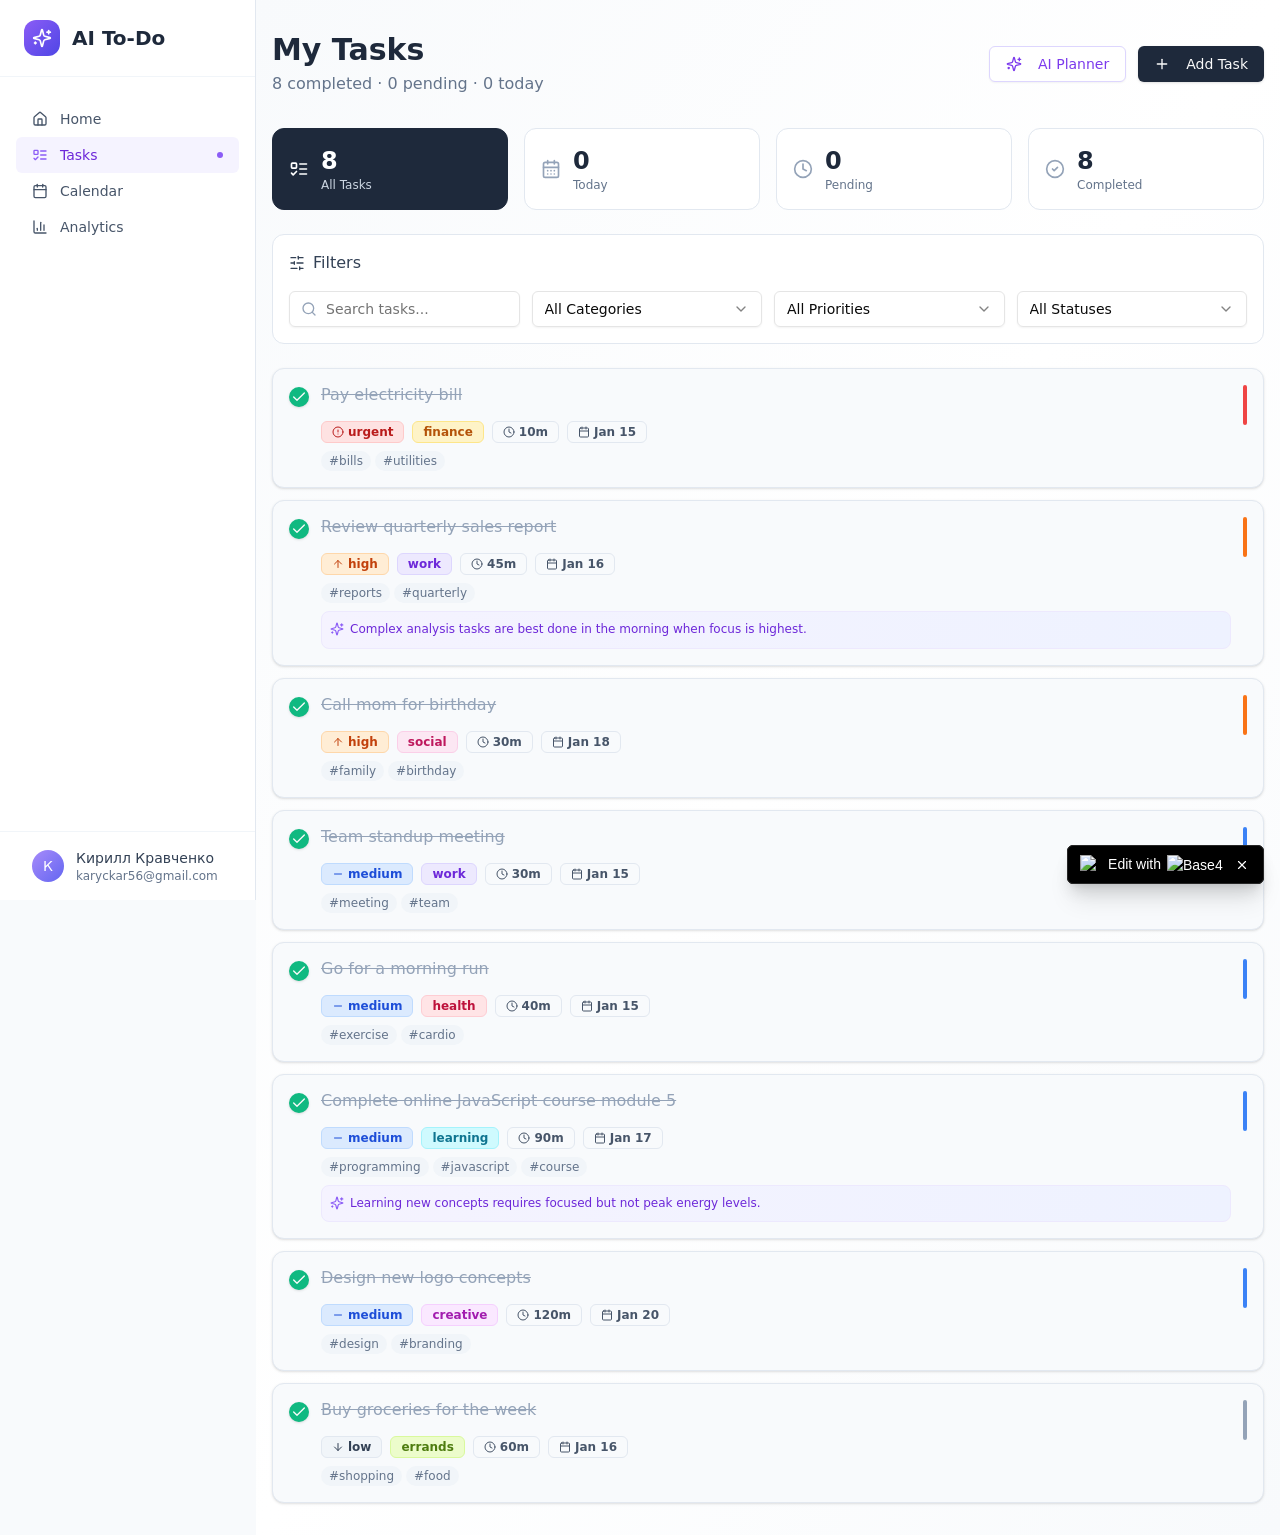
==== index.html @ 1afcec0d "Move index.html to root for GitHub Pages" ====
<!DOCTYPE html>
<!-- saved from url=(0042)https://ai-to-do-37e0c58d.base44.app/Tasks -->
<html lang="en"><head><meta http-equiv="Content-Type" content="text/html; charset=UTF-8">
  
  <link href="https://qtrypzzcjebvfcihiynt.supabase.co/storage/v1/object/public/base44-prod/public/6933ecea697c55fe37e0c58d/55b63c0f6_logo.png" rel="icon" type="image/svg+xml">
  <meta content="width=device-width, initial-scale=1.0" name="viewport">
  <link href="https://ai-to-do-37e0c58d.base44.app/manifest.json" rel="manifest">
  <title>
   AI To-Do
  </title>
  <script crossorigin="" src="./AI To-Do_files/index-C3tEY7V8.js.Без названия" type="module">
  </script>
  <link crossorigin="" href="./AI To-Do_files/index-DcKlRFIq.css" rel="stylesheet">
  <script async="true" data-app-id="6933ecea697c55fe37e0c58d" data-platform-url="https://app.base44.com" src="./AI To-Do_files/badge.js.Без названия">
  </script>
 <style>
      @keyframes badge-spin {
        from { transform: rotate(0deg); }
        to { transform: rotate(360deg); }
      }
      .badge-spinner {
        animation: badge-spin 1s linear infinite;
      }
    </style></head>
 <body>
  <div id="root"><div class="min-h-screen bg-slate-50"><aside class="hidden lg:fixed lg:inset-y-0 lg:flex lg:w-64 lg:flex-col"><div class="flex flex-col flex-1 bg-white border-r border-slate-200"><div class="flex items-center gap-3 px-6 py-5 border-b border-slate-100"><div class="p-2 bg-gradient-to-br from-violet-500 to-indigo-600 rounded-xl"><svg xmlns="http://www.w3.org/2000/svg" width="24" height="24" viewBox="0 0 24 24" fill="none" stroke="currentColor" stroke-width="2" stroke-linecap="round" stroke-linejoin="round" class="lucide lucide-sparkles h-5 w-5 text-white"><path d="M9.937 15.5A2 2 0 0 0 8.5 14.063l-6.135-1.582a.5.5 0 0 1 0-.962L8.5 9.936A2 2 0 0 0 9.937 8.5l1.582-6.135a.5.5 0 0 1 .963 0L14.063 8.5A2 2 0 0 0 15.5 9.937l6.135 1.581a.5.5 0 0 1 0 .964L15.5 14.063a2 2 0 0 0-1.437 1.437l-1.582 6.135a.5.5 0 0 1-.963 0z"></path><path d="M20 3v4"></path><path d="M22 5h-4"></path><path d="M4 17v2"></path><path d="M5 18H3"></path></svg></div><span class="text-xl font-bold text-slate-800">AI To-Do</span></div><nav class="flex-1 px-4 py-6 space-y-1"><a href="https://ai-to-do-37e0c58d.base44.app/Home"><button class="inline-flex items-center whitespace-nowrap rounded-md text-sm font-medium focus-visible:outline-none focus-visible:ring-1 focus-visible:ring-ring disabled:pointer-events-none disabled:opacity-50 [&amp;_svg]:pointer-events-none [&amp;_svg]:size-4 [&amp;_svg]:shrink-0 h-9 px-4 py-2 w-full justify-start gap-3 transition-all text-slate-600 hover:bg-slate-100 hover:text-slate-800"><svg xmlns="http://www.w3.org/2000/svg" width="24" height="24" viewBox="0 0 24 24" fill="none" stroke="currentColor" stroke-width="2" stroke-linecap="round" stroke-linejoin="round" class="lucide lucide-house h-5 w-5"><path d="M15 21v-8a1 1 0 0 0-1-1h-4a1 1 0 0 0-1 1v8"></path><path d="M3 10a2 2 0 0 1 .709-1.528l7-5.999a2 2 0 0 1 2.582 0l7 5.999A2 2 0 0 1 21 10v9a2 2 0 0 1-2 2H5a2 2 0 0 1-2-2z"></path></svg>Home</button></a><a href="https://ai-to-do-37e0c58d.base44.app/Tasks"><button class="inline-flex items-center whitespace-nowrap rounded-md text-sm font-medium focus-visible:outline-none focus-visible:ring-1 focus-visible:ring-ring disabled:pointer-events-none disabled:opacity-50 [&amp;_svg]:pointer-events-none [&amp;_svg]:size-4 [&amp;_svg]:shrink-0 hover:text-accent-foreground h-9 px-4 py-2 w-full justify-start gap-3 transition-all bg-violet-50 text-violet-700 hover:bg-violet-100"><svg xmlns="http://www.w3.org/2000/svg" width="24" height="24" viewBox="0 0 24 24" fill="none" stroke="currentColor" stroke-width="2" stroke-linecap="round" stroke-linejoin="round" class="lucide lucide-list-todo h-5 w-5 text-violet-500"><rect x="3" y="5" width="6" height="6" rx="1"></rect><path d="m3 17 2 2 4-4"></path><path d="M13 6h8"></path><path d="M13 12h8"></path><path d="M13 18h8"></path></svg>Tasks<div class="ml-auto w-1.5 h-1.5 rounded-full bg-violet-500"></div></button></a><a href="https://ai-to-do-37e0c58d.base44.app/Calendar"><button class="inline-flex items-center whitespace-nowrap rounded-md text-sm font-medium focus-visible:outline-none focus-visible:ring-1 focus-visible:ring-ring disabled:pointer-events-none disabled:opacity-50 [&amp;_svg]:pointer-events-none [&amp;_svg]:size-4 [&amp;_svg]:shrink-0 h-9 px-4 py-2 w-full justify-start gap-3 transition-all text-slate-600 hover:bg-slate-100 hover:text-slate-800"><svg xmlns="http://www.w3.org/2000/svg" width="24" height="24" viewBox="0 0 24 24" fill="none" stroke="currentColor" stroke-width="2" stroke-linecap="round" stroke-linejoin="round" class="lucide lucide-calendar h-5 w-5"><path d="M8 2v4"></path><path d="M16 2v4"></path><rect width="18" height="18" x="3" y="4" rx="2"></rect><path d="M3 10h18"></path></svg>Calendar</button></a><a href="https://ai-to-do-37e0c58d.base44.app/Analytics"><button class="inline-flex items-center whitespace-nowrap rounded-md text-sm font-medium focus-visible:outline-none focus-visible:ring-1 focus-visible:ring-ring disabled:pointer-events-none disabled:opacity-50 [&amp;_svg]:pointer-events-none [&amp;_svg]:size-4 [&amp;_svg]:shrink-0 h-9 px-4 py-2 w-full justify-start gap-3 transition-all text-slate-600 hover:bg-slate-100 hover:text-slate-800"><svg xmlns="http://www.w3.org/2000/svg" width="24" height="24" viewBox="0 0 24 24" fill="none" stroke="currentColor" stroke-width="2" stroke-linecap="round" stroke-linejoin="round" class="lucide lucide-chart-column h-5 w-5"><path d="M3 3v16a2 2 0 0 0 2 2h16"></path><path d="M18 17V9"></path><path d="M13 17V5"></path><path d="M8 17v-3"></path></svg>Analytics</button></a></nav><div class="p-4 border-t border-slate-100"><button class="inline-flex items-center whitespace-nowrap rounded-md text-sm font-medium transition-colors focus-visible:outline-none focus-visible:ring-1 focus-visible:ring-ring disabled:pointer-events-none disabled:opacity-50 [&amp;_svg]:pointer-events-none [&amp;_svg]:size-4 [&amp;_svg]:shrink-0 hover:bg-accent hover:text-accent-foreground h-9 px-4 py-2 w-full justify-start gap-3 text-slate-600" type="button" id="radix-:r0:" aria-haspopup="menu" aria-expanded="false" data-state="closed"><div class="h-8 w-8 rounded-full bg-gradient-to-br from-violet-400 to-indigo-500 flex items-center justify-center text-white text-sm font-medium">К</div><div class="flex-1 text-left min-w-0"><p class="text-sm font-medium text-slate-700 truncate">Кирилл Кравченко</p><p class="text-xs text-slate-500 truncate">karyckar56@gmail.com</p></div></button></div></div></aside><div class="lg:hidden fixed top-0 inset-x-0 bg-white border-b border-slate-200 z-40"><div class="flex items-center justify-between px-4 py-3"><div class="flex items-center gap-2"><div class="p-1.5 bg-gradient-to-br from-violet-500 to-indigo-600 rounded-lg"><svg xmlns="http://www.w3.org/2000/svg" width="24" height="24" viewBox="0 0 24 24" fill="none" stroke="currentColor" stroke-width="2" stroke-linecap="round" stroke-linejoin="round" class="lucide lucide-sparkles h-4 w-4 text-white"><path d="M9.937 15.5A2 2 0 0 0 8.5 14.063l-6.135-1.582a.5.5 0 0 1 0-.962L8.5 9.936A2 2 0 0 0 9.937 8.5l1.582-6.135a.5.5 0 0 1 .963 0L14.063 8.5A2 2 0 0 0 15.5 9.937l6.135 1.581a.5.5 0 0 1 0 .964L15.5 14.063a2 2 0 0 0-1.437 1.437l-1.582 6.135a.5.5 0 0 1-.963 0z"></path><path d="M20 3v4"></path><path d="M22 5h-4"></path><path d="M4 17v2"></path><path d="M5 18H3"></path></svg></div><span class="font-bold text-slate-800">AI To-Do</span></div><button class="inline-flex items-center justify-center gap-2 whitespace-nowrap rounded-md text-sm font-medium transition-colors focus-visible:outline-none focus-visible:ring-1 focus-visible:ring-ring disabled:pointer-events-none disabled:opacity-50 [&amp;_svg]:pointer-events-none [&amp;_svg]:size-4 [&amp;_svg]:shrink-0 hover:bg-accent hover:text-accent-foreground h-9 w-9"><svg xmlns="http://www.w3.org/2000/svg" width="24" height="24" viewBox="0 0 24 24" fill="none" stroke="currentColor" stroke-width="2" stroke-linecap="round" stroke-linejoin="round" class="lucide lucide-menu h-5 w-5"><line x1="4" x2="20" y1="12" y2="12"></line><line x1="4" x2="20" y1="6" y2="6"></line><line x1="4" x2="20" y1="18" y2="18"></line></svg></button></div></div><main class="lg:pl-64 pt-14 lg:pt-0"><div class="min-h-screen bg-gradient-to-br from-slate-50 via-white to-slate-50"><div class="max-w-6xl mx-auto px-4 py-8"><div class="flex flex-col sm:flex-row sm:items-center justify-between gap-4 mb-8"><div><h1 class="text-3xl font-bold text-slate-800">My Tasks</h1><p class="text-slate-500 mt-1">8 completed · 0 pending · 0 today</p></div><div class="flex items-center gap-3"><button class="inline-flex items-center justify-center gap-2 whitespace-nowrap rounded-md text-sm font-medium transition-colors focus-visible:outline-none focus-visible:ring-1 focus-visible:ring-ring disabled:pointer-events-none disabled:opacity-50 [&amp;_svg]:pointer-events-none [&amp;_svg]:size-4 [&amp;_svg]:shrink-0 border bg-background shadow-sm hover:text-accent-foreground h-9 px-4 py-2 border-violet-200 text-violet-600 hover:bg-violet-50"><svg xmlns="http://www.w3.org/2000/svg" width="24" height="24" viewBox="0 0 24 24" fill="none" stroke="currentColor" stroke-width="2" stroke-linecap="round" stroke-linejoin="round" class="lucide lucide-sparkles h-4 w-4 mr-2"><path d="M9.937 15.5A2 2 0 0 0 8.5 14.063l-6.135-1.582a.5.5 0 0 1 0-.962L8.5 9.936A2 2 0 0 0 9.937 8.5l1.582-6.135a.5.5 0 0 1 .963 0L14.063 8.5A2 2 0 0 0 15.5 9.937l6.135 1.581a.5.5 0 0 1 0 .964L15.5 14.063a2 2 0 0 0-1.437 1.437l-1.582 6.135a.5.5 0 0 1-.963 0z"></path><path d="M20 3v4"></path><path d="M22 5h-4"></path><path d="M4 17v2"></path><path d="M5 18H3"></path></svg>AI Planner</button><button class="inline-flex items-center justify-center gap-2 whitespace-nowrap rounded-md text-sm font-medium transition-colors focus-visible:outline-none focus-visible:ring-1 focus-visible:ring-ring disabled:pointer-events-none disabled:opacity-50 [&amp;_svg]:pointer-events-none [&amp;_svg]:size-4 [&amp;_svg]:shrink-0 text-primary-foreground shadow h-9 px-4 py-2 bg-slate-800 hover:bg-slate-900"><svg xmlns="http://www.w3.org/2000/svg" width="24" height="24" viewBox="0 0 24 24" fill="none" stroke="currentColor" stroke-width="2" stroke-linecap="round" stroke-linejoin="round" class="lucide lucide-plus h-4 w-4 mr-2"><path d="M5 12h14"></path><path d="M12 5v14"></path></svg>Add Task</button></div></div><div class="grid grid-cols-2 sm:grid-cols-4 gap-4 mb-6"><button class="p-4 rounded-xl border transition-all border-slate-800 bg-slate-800 text-white" tabindex="0" style="transform: none;"><div class="flex items-center gap-3"><svg xmlns="http://www.w3.org/2000/svg" width="24" height="24" viewBox="0 0 24 24" fill="none" stroke="currentColor" stroke-width="2" stroke-linecap="round" stroke-linejoin="round" class="lucide lucide-list-todo h-5 w-5 text-white"><rect x="3" y="5" width="6" height="6" rx="1"></rect><path d="m3 17 2 2 4-4"></path><path d="M13 6h8"></path><path d="M13 12h8"></path><path d="M13 18h8"></path></svg><div class="text-left"><p class="text-2xl font-bold text-white">8</p><p class="text-xs text-slate-300">All Tasks</p></div></div></button><button class="p-4 rounded-xl border transition-all border-slate-200 bg-white hover:border-slate-300" tabindex="0" style="transform: none;"><div class="flex items-center gap-3"><svg xmlns="http://www.w3.org/2000/svg" width="24" height="24" viewBox="0 0 24 24" fill="none" stroke="currentColor" stroke-width="2" stroke-linecap="round" stroke-linejoin="round" class="lucide lucide-calendar-days h-5 w-5 text-slate-400"><path d="M8 2v4"></path><path d="M16 2v4"></path><rect width="18" height="18" x="3" y="4" rx="2"></rect><path d="M3 10h18"></path><path d="M8 14h.01"></path><path d="M12 14h.01"></path><path d="M16 14h.01"></path><path d="M8 18h.01"></path><path d="M12 18h.01"></path><path d="M16 18h.01"></path></svg><div class="text-left"><p class="text-2xl font-bold text-slate-800">0</p><p class="text-xs text-slate-500">Today</p></div></div></button><button class="p-4 rounded-xl border transition-all border-slate-200 bg-white hover:border-slate-300" tabindex="0" style="transform: none;"><div class="flex items-center gap-3"><svg xmlns="http://www.w3.org/2000/svg" width="24" height="24" viewBox="0 0 24 24" fill="none" stroke="currentColor" stroke-width="2" stroke-linecap="round" stroke-linejoin="round" class="lucide lucide-clock h-5 w-5 text-slate-400"><circle cx="12" cy="12" r="10"></circle><polyline points="12 6 12 12 16 14"></polyline></svg><div class="text-left"><p class="text-2xl font-bold text-slate-800">0</p><p class="text-xs text-slate-500">Pending</p></div></div></button><button class="p-4 rounded-xl border transition-all border-slate-200 bg-white hover:border-slate-300" tabindex="0"><div class="flex items-center gap-3"><svg xmlns="http://www.w3.org/2000/svg" width="24" height="24" viewBox="0 0 24 24" fill="none" stroke="currentColor" stroke-width="2" stroke-linecap="round" stroke-linejoin="round" class="lucide lucide-circle-check h-5 w-5 text-slate-400"><circle cx="12" cy="12" r="10"></circle><path d="m9 12 2 2 4-4"></path></svg><div class="text-left"><p class="text-2xl font-bold text-slate-800">8</p><p class="text-xs text-slate-500">Completed</p></div></div></button></div><div class="bg-white rounded-xl border border-slate-200 p-4 space-y-4"><div class="flex items-center justify-between"><div class="flex items-center gap-2 text-slate-700"><svg xmlns="http://www.w3.org/2000/svg" width="24" height="24" viewBox="0 0 24 24" fill="none" stroke="currentColor" stroke-width="2" stroke-linecap="round" stroke-linejoin="round" class="lucide lucide-sliders-horizontal h-4 w-4"><line x1="21" x2="14" y1="4" y2="4"></line><line x1="10" x2="3" y1="4" y2="4"></line><line x1="21" x2="12" y1="12" y2="12"></line><line x1="8" x2="3" y1="12" y2="12"></line><line x1="21" x2="16" y1="20" y2="20"></line><line x1="12" x2="3" y1="20" y2="20"></line><line x1="14" x2="14" y1="2" y2="6"></line><line x1="8" x2="8" y1="10" y2="14"></line><line x1="16" x2="16" y1="18" y2="22"></line></svg><span class="font-medium">Filters</span></div></div><div class="grid grid-cols-1 md:grid-cols-4 gap-3"><div class="relative"><svg xmlns="http://www.w3.org/2000/svg" width="24" height="24" viewBox="0 0 24 24" fill="none" stroke="currentColor" stroke-width="2" stroke-linecap="round" stroke-linejoin="round" class="lucide lucide-search absolute left-3 top-1/2 -translate-y-1/2 h-4 w-4 text-slate-400"><circle cx="11" cy="11" r="8"></circle><path d="m21 21-4.3-4.3"></path></svg><input class="flex h-9 w-full rounded-md border border-input bg-transparent px-3 py-1 text-base shadow-sm transition-colors file:border-0 file:bg-transparent file:text-sm file:font-medium file:text-foreground placeholder:text-muted-foreground focus-visible:outline-none focus-visible:ring-1 focus-visible:ring-ring disabled:cursor-not-allowed disabled:opacity-50 md:text-sm pl-9" placeholder="Search tasks..." value=""></div><button type="button" role="combobox" aria-controls="radix-:r1v:" aria-expanded="false" aria-autocomplete="none" dir="ltr" data-state="closed" class="flex h-9 w-full items-center justify-between whitespace-nowrap rounded-md border border-input bg-transparent px-3 py-2 text-sm shadow-sm ring-offset-background data-[placeholder]:text-muted-foreground focus:outline-none focus:ring-1 focus:ring-ring disabled:cursor-not-allowed disabled:opacity-50 [&amp;&gt;span]:line-clamp-1"><span style="pointer-events: none;">All Categories</span><svg xmlns="http://www.w3.org/2000/svg" width="24" height="24" viewBox="0 0 24 24" fill="none" stroke="currentColor" stroke-width="2" stroke-linecap="round" stroke-linejoin="round" class="lucide lucide-chevron-down h-4 w-4 opacity-50" aria-hidden="true"><path d="m6 9 6 6 6-6"></path></svg></button><button type="button" role="combobox" aria-controls="radix-:r20:" aria-expanded="false" aria-autocomplete="none" dir="ltr" data-state="closed" class="flex h-9 w-full items-center justify-between whitespace-nowrap rounded-md border border-input bg-transparent px-3 py-2 text-sm shadow-sm ring-offset-background data-[placeholder]:text-muted-foreground focus:outline-none focus:ring-1 focus:ring-ring disabled:cursor-not-allowed disabled:opacity-50 [&amp;&gt;span]:line-clamp-1"><span style="pointer-events: none;">All Priorities</span><svg xmlns="http://www.w3.org/2000/svg" width="24" height="24" viewBox="0 0 24 24" fill="none" stroke="currentColor" stroke-width="2" stroke-linecap="round" stroke-linejoin="round" class="lucide lucide-chevron-down h-4 w-4 opacity-50" aria-hidden="true"><path d="m6 9 6 6 6-6"></path></svg></button><button type="button" role="combobox" aria-controls="radix-:r21:" aria-expanded="false" aria-autocomplete="none" dir="ltr" data-state="closed" class="flex h-9 w-full items-center justify-between whitespace-nowrap rounded-md border border-input bg-transparent px-3 py-2 text-sm shadow-sm ring-offset-background data-[placeholder]:text-muted-foreground focus:outline-none focus:ring-1 focus:ring-ring disabled:cursor-not-allowed disabled:opacity-50 [&amp;&gt;span]:line-clamp-1"><span style="pointer-events: none;">All Statuses</span><svg xmlns="http://www.w3.org/2000/svg" width="24" height="24" viewBox="0 0 24 24" fill="none" stroke="currentColor" stroke-width="2" stroke-linecap="round" stroke-linejoin="round" class="lucide lucide-chevron-down h-4 w-4 opacity-50" aria-hidden="true"><path d="m6 9 6 6 6-6"></path></svg></button></div></div><div class="mt-6 space-y-3"><div style="opacity: 1; transform: none;"><div class="rounded-xl text-card-foreground shadow p-4 border transition-all duration-300 hover:shadow-lg group bg-slate-50 border-slate-200"><div class="flex items-start gap-3"><div class="pt-0.5"><button type="button" role="checkbox" aria-checked="true" data-state="checked" value="on" class="peer shrink-0 border-primary shadow focus-visible:outline-none focus-visible:ring-1 focus-visible:ring-ring disabled:cursor-not-allowed disabled:opacity-50 data-[state=checked]:text-primary-foreground h-5 w-5 rounded-full border-2 data-[state=checked]:bg-emerald-500 data-[state=checked]:border-emerald-500"><span data-state="checked" class="flex items-center justify-center text-current" style="pointer-events: none;"><svg xmlns="http://www.w3.org/2000/svg" width="24" height="24" viewBox="0 0 24 24" fill="none" stroke="currentColor" stroke-width="2" stroke-linecap="round" stroke-linejoin="round" class="lucide lucide-check h-4 w-4"><path d="M20 6 9 17l-5-5"></path></svg></span></button></div><div class="flex-1 min-w-0"><div class="flex items-start justify-between gap-2"><h3 class="font-medium leading-tight line-through text-slate-400">Pay electricity bill</h3><div class="flex items-center gap-1 opacity-0 group-hover:opacity-100 transition-opacity"><button class="inline-flex items-center justify-center gap-2 whitespace-nowrap rounded-md text-sm font-medium transition-colors focus-visible:outline-none focus-visible:ring-1 focus-visible:ring-ring disabled:pointer-events-none disabled:opacity-50 [&amp;_svg]:pointer-events-none [&amp;_svg]:size-4 [&amp;_svg]:shrink-0 hover:bg-accent h-7 w-7 text-slate-400 hover:text-slate-600"><svg xmlns="http://www.w3.org/2000/svg" width="24" height="24" viewBox="0 0 24 24" fill="none" stroke="currentColor" stroke-width="2" stroke-linecap="round" stroke-linejoin="round" class="lucide lucide-pencil h-3.5 w-3.5"><path d="M21.174 6.812a1 1 0 0 0-3.986-3.987L3.842 16.174a2 2 0 0 0-.5.83l-1.321 4.352a.5.5 0 0 0 .623.622l4.353-1.32a2 2 0 0 0 .83-.497z"></path><path d="m15 5 4 4"></path></svg></button><button class="inline-flex items-center justify-center gap-2 whitespace-nowrap rounded-md text-sm font-medium transition-colors focus-visible:outline-none focus-visible:ring-1 focus-visible:ring-ring disabled:pointer-events-none disabled:opacity-50 [&amp;_svg]:pointer-events-none [&amp;_svg]:size-4 [&amp;_svg]:shrink-0 hover:bg-accent h-7 w-7 text-slate-400 hover:text-red-500"><svg xmlns="http://www.w3.org/2000/svg" width="24" height="24" viewBox="0 0 24 24" fill="none" stroke="currentColor" stroke-width="2" stroke-linecap="round" stroke-linejoin="round" class="lucide lucide-trash2 h-3.5 w-3.5"><path d="M3 6h18"></path><path d="M19 6v14c0 1-1 2-2 2H7c-1 0-2-1-2-2V6"></path><path d="M8 6V4c0-1 1-2 2-2h4c1 0 2 1 2 2v2"></path><line x1="10" x2="10" y1="11" y2="17"></line><line x1="14" x2="14" y1="11" y2="17"></line></svg></button></div></div><div class="flex flex-wrap items-center gap-2 mt-2"><div class="inline-flex items-center rounded-md px-2.5 py-0.5 font-semibold transition-colors focus:outline-none focus:ring-2 focus:ring-ring focus:ring-offset-2 text-xs border bg-red-100 text-red-700 border-red-200"><svg xmlns="http://www.w3.org/2000/svg" width="24" height="24" viewBox="0 0 24 24" fill="none" stroke="currentColor" stroke-width="2" stroke-linecap="round" stroke-linejoin="round" class="lucide lucide-circle-alert h-3 w-3 mr-1"><circle cx="12" cy="12" r="10"></circle><line x1="12" x2="12" y1="8" y2="12"></line><line x1="12" x2="12.01" y1="16" y2="16"></line></svg>urgent</div><div class="inline-flex items-center rounded-md px-2.5 py-0.5 font-semibold transition-colors focus:outline-none focus:ring-2 focus:ring-ring focus:ring-offset-2 text-xs border bg-amber-100 text-amber-700 border-amber-200">finance</div><div class="inline-flex items-center rounded-md px-2.5 py-0.5 font-semibold transition-colors focus:outline-none focus:ring-2 focus:ring-ring focus:ring-offset-2 text-xs border border-slate-200 text-slate-600"><svg xmlns="http://www.w3.org/2000/svg" width="24" height="24" viewBox="0 0 24 24" fill="none" stroke="currentColor" stroke-width="2" stroke-linecap="round" stroke-linejoin="round" class="lucide lucide-clock h-3 w-3 mr-1"><circle cx="12" cy="12" r="10"></circle><polyline points="12 6 12 12 16 14"></polyline></svg>10m</div><div class="inline-flex items-center rounded-md px-2.5 py-0.5 font-semibold transition-colors focus:outline-none focus:ring-2 focus:ring-ring focus:ring-offset-2 text-xs border border-slate-200 text-slate-600"><svg xmlns="http://www.w3.org/2000/svg" width="24" height="24" viewBox="0 0 24 24" fill="none" stroke="currentColor" stroke-width="2" stroke-linecap="round" stroke-linejoin="round" class="lucide lucide-calendar h-3 w-3 mr-1"><path d="M8 2v4"></path><path d="M16 2v4"></path><rect width="18" height="18" x="3" y="4" rx="2"></rect><path d="M3 10h18"></path></svg>Jan 15</div></div><div class="flex flex-wrap gap-1 mt-2"><span class="text-xs text-slate-500 bg-slate-100 px-2 py-0.5 rounded-full">#bills</span><span class="text-xs text-slate-500 bg-slate-100 px-2 py-0.5 rounded-full">#utilities</span></div></div><div class="w-1 h-full min-h-[40px] rounded-full bg-red-500"></div></div></div></div><div style="opacity: 1; transform: none;"><div class="rounded-xl text-card-foreground shadow p-4 border transition-all duration-300 hover:shadow-lg group bg-slate-50 border-slate-200"><div class="flex items-start gap-3"><div class="pt-0.5"><button type="button" role="checkbox" aria-checked="true" data-state="checked" value="on" class="peer shrink-0 border-primary shadow focus-visible:outline-none focus-visible:ring-1 focus-visible:ring-ring disabled:cursor-not-allowed disabled:opacity-50 data-[state=checked]:text-primary-foreground h-5 w-5 rounded-full border-2 data-[state=checked]:bg-emerald-500 data-[state=checked]:border-emerald-500"><span data-state="checked" class="flex items-center justify-center text-current" style="pointer-events: none;"><svg xmlns="http://www.w3.org/2000/svg" width="24" height="24" viewBox="0 0 24 24" fill="none" stroke="currentColor" stroke-width="2" stroke-linecap="round" stroke-linejoin="round" class="lucide lucide-check h-4 w-4"><path d="M20 6 9 17l-5-5"></path></svg></span></button></div><div class="flex-1 min-w-0"><div class="flex items-start justify-between gap-2"><h3 class="font-medium leading-tight line-through text-slate-400">Review quarterly sales report</h3><div class="flex items-center gap-1 opacity-0 group-hover:opacity-100 transition-opacity"><button class="inline-flex items-center justify-center gap-2 whitespace-nowrap rounded-md text-sm font-medium transition-colors focus-visible:outline-none focus-visible:ring-1 focus-visible:ring-ring disabled:pointer-events-none disabled:opacity-50 [&amp;_svg]:pointer-events-none [&amp;_svg]:size-4 [&amp;_svg]:shrink-0 hover:bg-accent h-7 w-7 text-slate-400 hover:text-slate-600"><svg xmlns="http://www.w3.org/2000/svg" width="24" height="24" viewBox="0 0 24 24" fill="none" stroke="currentColor" stroke-width="2" stroke-linecap="round" stroke-linejoin="round" class="lucide lucide-pencil h-3.5 w-3.5"><path d="M21.174 6.812a1 1 0 0 0-3.986-3.987L3.842 16.174a2 2 0 0 0-.5.83l-1.321 4.352a.5.5 0 0 0 .623.622l4.353-1.32a2 2 0 0 0 .83-.497z"></path><path d="m15 5 4 4"></path></svg></button><button class="inline-flex items-center justify-center gap-2 whitespace-nowrap rounded-md text-sm font-medium transition-colors focus-visible:outline-none focus-visible:ring-1 focus-visible:ring-ring disabled:pointer-events-none disabled:opacity-50 [&amp;_svg]:pointer-events-none [&amp;_svg]:size-4 [&amp;_svg]:shrink-0 hover:bg-accent h-7 w-7 text-slate-400 hover:text-red-500"><svg xmlns="http://www.w3.org/2000/svg" width="24" height="24" viewBox="0 0 24 24" fill="none" stroke="currentColor" stroke-width="2" stroke-linecap="round" stroke-linejoin="round" class="lucide lucide-trash2 h-3.5 w-3.5"><path d="M3 6h18"></path><path d="M19 6v14c0 1-1 2-2 2H7c-1 0-2-1-2-2V6"></path><path d="M8 6V4c0-1 1-2 2-2h4c1 0 2 1 2 2v2"></path><line x1="10" x2="10" y1="11" y2="17"></line><line x1="14" x2="14" y1="11" y2="17"></line></svg></button></div></div><div class="flex flex-wrap items-center gap-2 mt-2"><div class="inline-flex items-center rounded-md px-2.5 py-0.5 font-semibold transition-colors focus:outline-none focus:ring-2 focus:ring-ring focus:ring-offset-2 text-xs border bg-orange-100 text-orange-700 border-orange-200"><svg xmlns="http://www.w3.org/2000/svg" width="24" height="24" viewBox="0 0 24 24" fill="none" stroke="currentColor" stroke-width="2" stroke-linecap="round" stroke-linejoin="round" class="lucide lucide-arrow-up h-3 w-3 mr-1"><path d="m5 12 7-7 7 7"></path><path d="M12 19V5"></path></svg>high</div><div class="inline-flex items-center rounded-md px-2.5 py-0.5 font-semibold transition-colors focus:outline-none focus:ring-2 focus:ring-ring focus:ring-offset-2 text-xs border bg-violet-100 text-violet-700 border-violet-200">work</div><div class="inline-flex items-center rounded-md px-2.5 py-0.5 font-semibold transition-colors focus:outline-none focus:ring-2 focus:ring-ring focus:ring-offset-2 text-xs border border-slate-200 text-slate-600"><svg xmlns="http://www.w3.org/2000/svg" width="24" height="24" viewBox="0 0 24 24" fill="none" stroke="currentColor" stroke-width="2" stroke-linecap="round" stroke-linejoin="round" class="lucide lucide-clock h-3 w-3 mr-1"><circle cx="12" cy="12" r="10"></circle><polyline points="12 6 12 12 16 14"></polyline></svg>45m</div><div class="inline-flex items-center rounded-md px-2.5 py-0.5 font-semibold transition-colors focus:outline-none focus:ring-2 focus:ring-ring focus:ring-offset-2 text-xs border border-slate-200 text-slate-600"><svg xmlns="http://www.w3.org/2000/svg" width="24" height="24" viewBox="0 0 24 24" fill="none" stroke="currentColor" stroke-width="2" stroke-linecap="round" stroke-linejoin="round" class="lucide lucide-calendar h-3 w-3 mr-1"><path d="M8 2v4"></path><path d="M16 2v4"></path><rect width="18" height="18" x="3" y="4" rx="2"></rect><path d="M3 10h18"></path></svg>Jan 16</div></div><div class="flex flex-wrap gap-1 mt-2"><span class="text-xs text-slate-500 bg-slate-100 px-2 py-0.5 rounded-full">#reports</span><span class="text-xs text-slate-500 bg-slate-100 px-2 py-0.5 rounded-full">#quarterly</span></div><div class="mt-2 p-2 bg-gradient-to-r from-violet-50 to-indigo-50 rounded-lg border border-violet-100"><div class="flex items-start gap-1.5"><svg xmlns="http://www.w3.org/2000/svg" width="24" height="24" viewBox="0 0 24 24" fill="none" stroke="currentColor" stroke-width="2" stroke-linecap="round" stroke-linejoin="round" class="lucide lucide-sparkles h-3.5 w-3.5 text-violet-500 mt-0.5 flex-shrink-0"><path d="M9.937 15.5A2 2 0 0 0 8.5 14.063l-6.135-1.582a.5.5 0 0 1 0-.962L8.5 9.936A2 2 0 0 0 9.937 8.5l1.582-6.135a.5.5 0 0 1 .963 0L14.063 8.5A2 2 0 0 0 15.5 9.937l6.135 1.581a.5.5 0 0 1 0 .964L15.5 14.063a2 2 0 0 0-1.437 1.437l-1.582 6.135a.5.5 0 0 1-.963 0z"></path><path d="M20 3v4"></path><path d="M22 5h-4"></path><path d="M4 17v2"></path><path d="M5 18H3"></path></svg><p class="text-xs text-violet-700 leading-relaxed">Complex analysis tasks are best done in the morning when focus is highest.</p></div></div></div><div class="w-1 h-full min-h-[40px] rounded-full bg-orange-500"></div></div></div></div><div style="opacity: 1; transform: none;"><div class="rounded-xl text-card-foreground shadow p-4 border transition-all duration-300 hover:shadow-lg group bg-slate-50 border-slate-200"><div class="flex items-start gap-3"><div class="pt-0.5"><button type="button" role="checkbox" aria-checked="true" data-state="checked" value="on" class="peer shrink-0 border-primary shadow focus-visible:outline-none focus-visible:ring-1 focus-visible:ring-ring disabled:cursor-not-allowed disabled:opacity-50 data-[state=checked]:text-primary-foreground h-5 w-5 rounded-full border-2 data-[state=checked]:bg-emerald-500 data-[state=checked]:border-emerald-500"><span data-state="checked" class="flex items-center justify-center text-current" style="pointer-events: none;"><svg xmlns="http://www.w3.org/2000/svg" width="24" height="24" viewBox="0 0 24 24" fill="none" stroke="currentColor" stroke-width="2" stroke-linecap="round" stroke-linejoin="round" class="lucide lucide-check h-4 w-4"><path d="M20 6 9 17l-5-5"></path></svg></span></button></div><div class="flex-1 min-w-0"><div class="flex items-start justify-between gap-2"><h3 class="font-medium leading-tight line-through text-slate-400">Call mom for birthday</h3><div class="flex items-center gap-1 opacity-0 group-hover:opacity-100 transition-opacity"><button class="inline-flex items-center justify-center gap-2 whitespace-nowrap rounded-md text-sm font-medium transition-colors focus-visible:outline-none focus-visible:ring-1 focus-visible:ring-ring disabled:pointer-events-none disabled:opacity-50 [&amp;_svg]:pointer-events-none [&amp;_svg]:size-4 [&amp;_svg]:shrink-0 hover:bg-accent h-7 w-7 text-slate-400 hover:text-slate-600"><svg xmlns="http://www.w3.org/2000/svg" width="24" height="24" viewBox="0 0 24 24" fill="none" stroke="currentColor" stroke-width="2" stroke-linecap="round" stroke-linejoin="round" class="lucide lucide-pencil h-3.5 w-3.5"><path d="M21.174 6.812a1 1 0 0 0-3.986-3.987L3.842 16.174a2 2 0 0 0-.5.83l-1.321 4.352a.5.5 0 0 0 .623.622l4.353-1.32a2 2 0 0 0 .83-.497z"></path><path d="m15 5 4 4"></path></svg></button><button class="inline-flex items-center justify-center gap-2 whitespace-nowrap rounded-md text-sm font-medium transition-colors focus-visible:outline-none focus-visible:ring-1 focus-visible:ring-ring disabled:pointer-events-none disabled:opacity-50 [&amp;_svg]:pointer-events-none [&amp;_svg]:size-4 [&amp;_svg]:shrink-0 hover:bg-accent h-7 w-7 text-slate-400 hover:text-red-500"><svg xmlns="http://www.w3.org/2000/svg" width="24" height="24" viewBox="0 0 24 24" fill="none" stroke="currentColor" stroke-width="2" stroke-linecap="round" stroke-linejoin="round" class="lucide lucide-trash2 h-3.5 w-3.5"><path d="M3 6h18"></path><path d="M19 6v14c0 1-1 2-2 2H7c-1 0-2-1-2-2V6"></path><path d="M8 6V4c0-1 1-2 2-2h4c1 0 2 1 2 2v2"></path><line x1="10" x2="10" y1="11" y2="17"></line><line x1="14" x2="14" y1="11" y2="17"></line></svg></button></div></div><div class="flex flex-wrap items-center gap-2 mt-2"><div class="inline-flex items-center rounded-md px-2.5 py-0.5 font-semibold transition-colors focus:outline-none focus:ring-2 focus:ring-ring focus:ring-offset-2 text-xs border bg-orange-100 text-orange-700 border-orange-200"><svg xmlns="http://www.w3.org/2000/svg" width="24" height="24" viewBox="0 0 24 24" fill="none" stroke="currentColor" stroke-width="2" stroke-linecap="round" stroke-linejoin="round" class="lucide lucide-arrow-up h-3 w-3 mr-1"><path d="m5 12 7-7 7 7"></path><path d="M12 19V5"></path></svg>high</div><div class="inline-flex items-center rounded-md px-2.5 py-0.5 font-semibold transition-colors focus:outline-none focus:ring-2 focus:ring-ring focus:ring-offset-2 text-xs border bg-pink-100 text-pink-700 border-pink-200">social</div><div class="inline-flex items-center rounded-md px-2.5 py-0.5 font-semibold transition-colors focus:outline-none focus:ring-2 focus:ring-ring focus:ring-offset-2 text-xs border border-slate-200 text-slate-600"><svg xmlns="http://www.w3.org/2000/svg" width="24" height="24" viewBox="0 0 24 24" fill="none" stroke="currentColor" stroke-width="2" stroke-linecap="round" stroke-linejoin="round" class="lucide lucide-clock h-3 w-3 mr-1"><circle cx="12" cy="12" r="10"></circle><polyline points="12 6 12 12 16 14"></polyline></svg>30m</div><div class="inline-flex items-center rounded-md px-2.5 py-0.5 font-semibold transition-colors focus:outline-none focus:ring-2 focus:ring-ring focus:ring-offset-2 text-xs border border-slate-200 text-slate-600"><svg xmlns="http://www.w3.org/2000/svg" width="24" height="24" viewBox="0 0 24 24" fill="none" stroke="currentColor" stroke-width="2" stroke-linecap="round" stroke-linejoin="round" class="lucide lucide-calendar h-3 w-3 mr-1"><path d="M8 2v4"></path><path d="M16 2v4"></path><rect width="18" height="18" x="3" y="4" rx="2"></rect><path d="M3 10h18"></path></svg>Jan 18</div></div><div class="flex flex-wrap gap-1 mt-2"><span class="text-xs text-slate-500 bg-slate-100 px-2 py-0.5 rounded-full">#family</span><span class="text-xs text-slate-500 bg-slate-100 px-2 py-0.5 rounded-full">#birthday</span></div></div><div class="w-1 h-full min-h-[40px] rounded-full bg-orange-500"></div></div></div></div><div style="opacity: 1; transform: none;"><div class="rounded-xl text-card-foreground shadow p-4 border transition-all duration-300 hover:shadow-lg group bg-slate-50 border-slate-200"><div class="flex items-start gap-3"><div class="pt-0.5"><button type="button" role="checkbox" aria-checked="true" data-state="checked" value="on" class="peer shrink-0 border-primary shadow focus-visible:outline-none focus-visible:ring-1 focus-visible:ring-ring disabled:cursor-not-allowed disabled:opacity-50 data-[state=checked]:text-primary-foreground h-5 w-5 rounded-full border-2 data-[state=checked]:bg-emerald-500 data-[state=checked]:border-emerald-500"><span data-state="checked" class="flex items-center justify-center text-current" style="pointer-events: none;"><svg xmlns="http://www.w3.org/2000/svg" width="24" height="24" viewBox="0 0 24 24" fill="none" stroke="currentColor" stroke-width="2" stroke-linecap="round" stroke-linejoin="round" class="lucide lucide-check h-4 w-4"><path d="M20 6 9 17l-5-5"></path></svg></span></button></div><div class="flex-1 min-w-0"><div class="flex items-start justify-between gap-2"><h3 class="font-medium leading-tight line-through text-slate-400">Team standup meeting</h3><div class="flex items-center gap-1 opacity-0 group-hover:opacity-100 transition-opacity"><button class="inline-flex items-center justify-center gap-2 whitespace-nowrap rounded-md text-sm font-medium transition-colors focus-visible:outline-none focus-visible:ring-1 focus-visible:ring-ring disabled:pointer-events-none disabled:opacity-50 [&amp;_svg]:pointer-events-none [&amp;_svg]:size-4 [&amp;_svg]:shrink-0 hover:bg-accent h-7 w-7 text-slate-400 hover:text-slate-600"><svg xmlns="http://www.w3.org/2000/svg" width="24" height="24" viewBox="0 0 24 24" fill="none" stroke="currentColor" stroke-width="2" stroke-linecap="round" stroke-linejoin="round" class="lucide lucide-pencil h-3.5 w-3.5"><path d="M21.174 6.812a1 1 0 0 0-3.986-3.987L3.842 16.174a2 2 0 0 0-.5.83l-1.321 4.352a.5.5 0 0 0 .623.622l4.353-1.32a2 2 0 0 0 .83-.497z"></path><path d="m15 5 4 4"></path></svg></button><button class="inline-flex items-center justify-center gap-2 whitespace-nowrap rounded-md text-sm font-medium transition-colors focus-visible:outline-none focus-visible:ring-1 focus-visible:ring-ring disabled:pointer-events-none disabled:opacity-50 [&amp;_svg]:pointer-events-none [&amp;_svg]:size-4 [&amp;_svg]:shrink-0 hover:bg-accent h-7 w-7 text-slate-400 hover:text-red-500"><svg xmlns="http://www.w3.org/2000/svg" width="24" height="24" viewBox="0 0 24 24" fill="none" stroke="currentColor" stroke-width="2" stroke-linecap="round" stroke-linejoin="round" class="lucide lucide-trash2 h-3.5 w-3.5"><path d="M3 6h18"></path><path d="M19 6v14c0 1-1 2-2 2H7c-1 0-2-1-2-2V6"></path><path d="M8 6V4c0-1 1-2 2-2h4c1 0 2 1 2 2v2"></path><line x1="10" x2="10" y1="11" y2="17"></line><line x1="14" x2="14" y1="11" y2="17"></line></svg></button></div></div><div class="flex flex-wrap items-center gap-2 mt-2"><div class="inline-flex items-center rounded-md px-2.5 py-0.5 font-semibold transition-colors focus:outline-none focus:ring-2 focus:ring-ring focus:ring-offset-2 text-xs border bg-blue-100 text-blue-700 border-blue-200"><svg xmlns="http://www.w3.org/2000/svg" width="24" height="24" viewBox="0 0 24 24" fill="none" stroke="currentColor" stroke-width="2" stroke-linecap="round" stroke-linejoin="round" class="lucide lucide-minus h-3 w-3 mr-1"><path d="M5 12h14"></path></svg>medium</div><div class="inline-flex items-center rounded-md px-2.5 py-0.5 font-semibold transition-colors focus:outline-none focus:ring-2 focus:ring-ring focus:ring-offset-2 text-xs border bg-violet-100 text-violet-700 border-violet-200">work</div><div class="inline-flex items-center rounded-md px-2.5 py-0.5 font-semibold transition-colors focus:outline-none focus:ring-2 focus:ring-ring focus:ring-offset-2 text-xs border border-slate-200 text-slate-600"><svg xmlns="http://www.w3.org/2000/svg" width="24" height="24" viewBox="0 0 24 24" fill="none" stroke="currentColor" stroke-width="2" stroke-linecap="round" stroke-linejoin="round" class="lucide lucide-clock h-3 w-3 mr-1"><circle cx="12" cy="12" r="10"></circle><polyline points="12 6 12 12 16 14"></polyline></svg>30m</div><div class="inline-flex items-center rounded-md px-2.5 py-0.5 font-semibold transition-colors focus:outline-none focus:ring-2 focus:ring-ring focus:ring-offset-2 text-xs border border-slate-200 text-slate-600"><svg xmlns="http://www.w3.org/2000/svg" width="24" height="24" viewBox="0 0 24 24" fill="none" stroke="currentColor" stroke-width="2" stroke-linecap="round" stroke-linejoin="round" class="lucide lucide-calendar h-3 w-3 mr-1"><path d="M8 2v4"></path><path d="M16 2v4"></path><rect width="18" height="18" x="3" y="4" rx="2"></rect><path d="M3 10h18"></path></svg>Jan 15</div></div><div class="flex flex-wrap gap-1 mt-2"><span class="text-xs text-slate-500 bg-slate-100 px-2 py-0.5 rounded-full">#meeting</span><span class="text-xs text-slate-500 bg-slate-100 px-2 py-0.5 rounded-full">#team</span></div></div><div class="w-1 h-full min-h-[40px] rounded-full bg-blue-500"></div></div></div></div><div style="opacity: 1; transform: none;"><div class="rounded-xl text-card-foreground shadow p-4 border transition-all duration-300 hover:shadow-lg group bg-slate-50 border-slate-200"><div class="flex items-start gap-3"><div class="pt-0.5"><button type="button" role="checkbox" aria-checked="true" data-state="checked" value="on" class="peer shrink-0 border-primary shadow focus-visible:outline-none focus-visible:ring-1 focus-visible:ring-ring disabled:cursor-not-allowed disabled:opacity-50 data-[state=checked]:text-primary-foreground h-5 w-5 rounded-full border-2 data-[state=checked]:bg-emerald-500 data-[state=checked]:border-emerald-500"><span data-state="checked" class="flex items-center justify-center text-current" style="pointer-events: none;"><svg xmlns="http://www.w3.org/2000/svg" width="24" height="24" viewBox="0 0 24 24" fill="none" stroke="currentColor" stroke-width="2" stroke-linecap="round" stroke-linejoin="round" class="lucide lucide-check h-4 w-4"><path d="M20 6 9 17l-5-5"></path></svg></span></button></div><div class="flex-1 min-w-0"><div class="flex items-start justify-between gap-2"><h3 class="font-medium leading-tight line-through text-slate-400">Go for a morning run</h3><div class="flex items-center gap-1 opacity-0 group-hover:opacity-100 transition-opacity"><button class="inline-flex items-center justify-center gap-2 whitespace-nowrap rounded-md text-sm font-medium transition-colors focus-visible:outline-none focus-visible:ring-1 focus-visible:ring-ring disabled:pointer-events-none disabled:opacity-50 [&amp;_svg]:pointer-events-none [&amp;_svg]:size-4 [&amp;_svg]:shrink-0 hover:bg-accent h-7 w-7 text-slate-400 hover:text-slate-600"><svg xmlns="http://www.w3.org/2000/svg" width="24" height="24" viewBox="0 0 24 24" fill="none" stroke="currentColor" stroke-width="2" stroke-linecap="round" stroke-linejoin="round" class="lucide lucide-pencil h-3.5 w-3.5"><path d="M21.174 6.812a1 1 0 0 0-3.986-3.987L3.842 16.174a2 2 0 0 0-.5.83l-1.321 4.352a.5.5 0 0 0 .623.622l4.353-1.32a2 2 0 0 0 .83-.497z"></path><path d="m15 5 4 4"></path></svg></button><button class="inline-flex items-center justify-center gap-2 whitespace-nowrap rounded-md text-sm font-medium transition-colors focus-visible:outline-none focus-visible:ring-1 focus-visible:ring-ring disabled:pointer-events-none disabled:opacity-50 [&amp;_svg]:pointer-events-none [&amp;_svg]:size-4 [&amp;_svg]:shrink-0 hover:bg-accent h-7 w-7 text-slate-400 hover:text-red-500"><svg xmlns="http://www.w3.org/2000/svg" width="24" height="24" viewBox="0 0 24 24" fill="none" stroke="currentColor" stroke-width="2" stroke-linecap="round" stroke-linejoin="round" class="lucide lucide-trash2 h-3.5 w-3.5"><path d="M3 6h18"></path><path d="M19 6v14c0 1-1 2-2 2H7c-1 0-2-1-2-2V6"></path><path d="M8 6V4c0-1 1-2 2-2h4c1 0 2 1 2 2v2"></path><line x1="10" x2="10" y1="11" y2="17"></line><line x1="14" x2="14" y1="11" y2="17"></line></svg></button></div></div><div class="flex flex-wrap items-center gap-2 mt-2"><div class="inline-flex items-center rounded-md px-2.5 py-0.5 font-semibold transition-colors focus:outline-none focus:ring-2 focus:ring-ring focus:ring-offset-2 text-xs border bg-blue-100 text-blue-700 border-blue-200"><svg xmlns="http://www.w3.org/2000/svg" width="24" height="24" viewBox="0 0 24 24" fill="none" stroke="currentColor" stroke-width="2" stroke-linecap="round" stroke-linejoin="round" class="lucide lucide-minus h-3 w-3 mr-1"><path d="M5 12h14"></path></svg>medium</div><div class="inline-flex items-center rounded-md px-2.5 py-0.5 font-semibold transition-colors focus:outline-none focus:ring-2 focus:ring-ring focus:ring-offset-2 text-xs border bg-rose-100 text-rose-700 border-rose-200">health</div><div class="inline-flex items-center rounded-md px-2.5 py-0.5 font-semibold transition-colors focus:outline-none focus:ring-2 focus:ring-ring focus:ring-offset-2 text-xs border border-slate-200 text-slate-600"><svg xmlns="http://www.w3.org/2000/svg" width="24" height="24" viewBox="0 0 24 24" fill="none" stroke="currentColor" stroke-width="2" stroke-linecap="round" stroke-linejoin="round" class="lucide lucide-clock h-3 w-3 mr-1"><circle cx="12" cy="12" r="10"></circle><polyline points="12 6 12 12 16 14"></polyline></svg>40m</div><div class="inline-flex items-center rounded-md px-2.5 py-0.5 font-semibold transition-colors focus:outline-none focus:ring-2 focus:ring-ring focus:ring-offset-2 text-xs border border-slate-200 text-slate-600"><svg xmlns="http://www.w3.org/2000/svg" width="24" height="24" viewBox="0 0 24 24" fill="none" stroke="currentColor" stroke-width="2" stroke-linecap="round" stroke-linejoin="round" class="lucide lucide-calendar h-3 w-3 mr-1"><path d="M8 2v4"></path><path d="M16 2v4"></path><rect width="18" height="18" x="3" y="4" rx="2"></rect><path d="M3 10h18"></path></svg>Jan 15</div></div><div class="flex flex-wrap gap-1 mt-2"><span class="text-xs text-slate-500 bg-slate-100 px-2 py-0.5 rounded-full">#exercise</span><span class="text-xs text-slate-500 bg-slate-100 px-2 py-0.5 rounded-full">#cardio</span></div></div><div class="w-1 h-full min-h-[40px] rounded-full bg-blue-500"></div></div></div></div><div style="opacity: 1; transform: none;"><div class="rounded-xl text-card-foreground shadow p-4 border transition-all duration-300 hover:shadow-lg group bg-slate-50 border-slate-200"><div class="flex items-start gap-3"><div class="pt-0.5"><button type="button" role="checkbox" aria-checked="true" data-state="checked" value="on" class="peer shrink-0 border-primary shadow focus-visible:outline-none focus-visible:ring-1 focus-visible:ring-ring disabled:cursor-not-allowed disabled:opacity-50 data-[state=checked]:text-primary-foreground h-5 w-5 rounded-full border-2 data-[state=checked]:bg-emerald-500 data-[state=checked]:border-emerald-500"><span data-state="checked" class="flex items-center justify-center text-current" style="pointer-events: none;"><svg xmlns="http://www.w3.org/2000/svg" width="24" height="24" viewBox="0 0 24 24" fill="none" stroke="currentColor" stroke-width="2" stroke-linecap="round" stroke-linejoin="round" class="lucide lucide-check h-4 w-4"><path d="M20 6 9 17l-5-5"></path></svg></span></button></div><div class="flex-1 min-w-0"><div class="flex items-start justify-between gap-2"><h3 class="font-medium leading-tight line-through text-slate-400">Complete online JavaScript course module 5</h3><div class="flex items-center gap-1 opacity-0 group-hover:opacity-100 transition-opacity"><button class="inline-flex items-center justify-center gap-2 whitespace-nowrap rounded-md text-sm font-medium transition-colors focus-visible:outline-none focus-visible:ring-1 focus-visible:ring-ring disabled:pointer-events-none disabled:opacity-50 [&amp;_svg]:pointer-events-none [&amp;_svg]:size-4 [&amp;_svg]:shrink-0 hover:bg-accent h-7 w-7 text-slate-400 hover:text-slate-600"><svg xmlns="http://www.w3.org/2000/svg" width="24" height="24" viewBox="0 0 24 24" fill="none" stroke="currentColor" stroke-width="2" stroke-linecap="round" stroke-linejoin="round" class="lucide lucide-pencil h-3.5 w-3.5"><path d="M21.174 6.812a1 1 0 0 0-3.986-3.987L3.842 16.174a2 2 0 0 0-.5.83l-1.321 4.352a.5.5 0 0 0 .623.622l4.353-1.32a2 2 0 0 0 .83-.497z"></path><path d="m15 5 4 4"></path></svg></button><button class="inline-flex items-center justify-center gap-2 whitespace-nowrap rounded-md text-sm font-medium transition-colors focus-visible:outline-none focus-visible:ring-1 focus-visible:ring-ring disabled:pointer-events-none disabled:opacity-50 [&amp;_svg]:pointer-events-none [&amp;_svg]:size-4 [&amp;_svg]:shrink-0 hover:bg-accent h-7 w-7 text-slate-400 hover:text-red-500"><svg xmlns="http://www.w3.org/2000/svg" width="24" height="24" viewBox="0 0 24 24" fill="none" stroke="currentColor" stroke-width="2" stroke-linecap="round" stroke-linejoin="round" class="lucide lucide-trash2 h-3.5 w-3.5"><path d="M3 6h18"></path><path d="M19 6v14c0 1-1 2-2 2H7c-1 0-2-1-2-2V6"></path><path d="M8 6V4c0-1 1-2 2-2h4c1 0 2 1 2 2v2"></path><line x1="10" x2="10" y1="11" y2="17"></line><line x1="14" x2="14" y1="11" y2="17"></line></svg></button></div></div><div class="flex flex-wrap items-center gap-2 mt-2"><div class="inline-flex items-center rounded-md px-2.5 py-0.5 font-semibold transition-colors focus:outline-none focus:ring-2 focus:ring-ring focus:ring-offset-2 text-xs border bg-blue-100 text-blue-700 border-blue-200"><svg xmlns="http://www.w3.org/2000/svg" width="24" height="24" viewBox="0 0 24 24" fill="none" stroke="currentColor" stroke-width="2" stroke-linecap="round" stroke-linejoin="round" class="lucide lucide-minus h-3 w-3 mr-1"><path d="M5 12h14"></path></svg>medium</div><div class="inline-flex items-center rounded-md px-2.5 py-0.5 font-semibold transition-colors focus:outline-none focus:ring-2 focus:ring-ring focus:ring-offset-2 text-xs border bg-cyan-100 text-cyan-700 border-cyan-200">learning</div><div class="inline-flex items-center rounded-md px-2.5 py-0.5 font-semibold transition-colors focus:outline-none focus:ring-2 focus:ring-ring focus:ring-offset-2 text-xs border border-slate-200 text-slate-600"><svg xmlns="http://www.w3.org/2000/svg" width="24" height="24" viewBox="0 0 24 24" fill="none" stroke="currentColor" stroke-width="2" stroke-linecap="round" stroke-linejoin="round" class="lucide lucide-clock h-3 w-3 mr-1"><circle cx="12" cy="12" r="10"></circle><polyline points="12 6 12 12 16 14"></polyline></svg>90m</div><div class="inline-flex items-center rounded-md px-2.5 py-0.5 font-semibold transition-colors focus:outline-none focus:ring-2 focus:ring-ring focus:ring-offset-2 text-xs border border-slate-200 text-slate-600"><svg xmlns="http://www.w3.org/2000/svg" width="24" height="24" viewBox="0 0 24 24" fill="none" stroke="currentColor" stroke-width="2" stroke-linecap="round" stroke-linejoin="round" class="lucide lucide-calendar h-3 w-3 mr-1"><path d="M8 2v4"></path><path d="M16 2v4"></path><rect width="18" height="18" x="3" y="4" rx="2"></rect><path d="M3 10h18"></path></svg>Jan 17</div></div><div class="flex flex-wrap gap-1 mt-2"><span class="text-xs text-slate-500 bg-slate-100 px-2 py-0.5 rounded-full">#programming</span><span class="text-xs text-slate-500 bg-slate-100 px-2 py-0.5 rounded-full">#javascript</span><span class="text-xs text-slate-500 bg-slate-100 px-2 py-0.5 rounded-full">#course</span></div><div class="mt-2 p-2 bg-gradient-to-r from-violet-50 to-indigo-50 rounded-lg border border-violet-100"><div class="flex items-start gap-1.5"><svg xmlns="http://www.w3.org/2000/svg" width="24" height="24" viewBox="0 0 24 24" fill="none" stroke="currentColor" stroke-width="2" stroke-linecap="round" stroke-linejoin="round" class="lucide lucide-sparkles h-3.5 w-3.5 text-violet-500 mt-0.5 flex-shrink-0"><path d="M9.937 15.5A2 2 0 0 0 8.5 14.063l-6.135-1.582a.5.5 0 0 1 0-.962L8.5 9.936A2 2 0 0 0 9.937 8.5l1.582-6.135a.5.5 0 0 1 .963 0L14.063 8.5A2 2 0 0 0 15.5 9.937l6.135 1.581a.5.5 0 0 1 0 .964L15.5 14.063a2 2 0 0 0-1.437 1.437l-1.582 6.135a.5.5 0 0 1-.963 0z"></path><path d="M20 3v4"></path><path d="M22 5h-4"></path><path d="M4 17v2"></path><path d="M5 18H3"></path></svg><p class="text-xs text-violet-700 leading-relaxed">Learning new concepts requires focused but not peak energy levels.</p></div></div></div><div class="w-1 h-full min-h-[40px] rounded-full bg-blue-500"></div></div></div></div><div style="opacity: 1; transform: none;"><div class="rounded-xl text-card-foreground shadow p-4 border transition-all duration-300 hover:shadow-lg group bg-slate-50 border-slate-200"><div class="flex items-start gap-3"><div class="pt-0.5"><button type="button" role="checkbox" aria-checked="true" data-state="checked" value="on" class="peer shrink-0 border-primary shadow focus-visible:outline-none focus-visible:ring-1 focus-visible:ring-ring disabled:cursor-not-allowed disabled:opacity-50 data-[state=checked]:text-primary-foreground h-5 w-5 rounded-full border-2 data-[state=checked]:bg-emerald-500 data-[state=checked]:border-emerald-500"><span data-state="checked" class="flex items-center justify-center text-current" style="pointer-events: none;"><svg xmlns="http://www.w3.org/2000/svg" width="24" height="24" viewBox="0 0 24 24" fill="none" stroke="currentColor" stroke-width="2" stroke-linecap="round" stroke-linejoin="round" class="lucide lucide-check h-4 w-4"><path d="M20 6 9 17l-5-5"></path></svg></span></button></div><div class="flex-1 min-w-0"><div class="flex items-start justify-between gap-2"><h3 class="font-medium leading-tight line-through text-slate-400">Design new logo concepts</h3><div class="flex items-center gap-1 opacity-0 group-hover:opacity-100 transition-opacity"><button class="inline-flex items-center justify-center gap-2 whitespace-nowrap rounded-md text-sm font-medium transition-colors focus-visible:outline-none focus-visible:ring-1 focus-visible:ring-ring disabled:pointer-events-none disabled:opacity-50 [&amp;_svg]:pointer-events-none [&amp;_svg]:size-4 [&amp;_svg]:shrink-0 hover:bg-accent h-7 w-7 text-slate-400 hover:text-slate-600"><svg xmlns="http://www.w3.org/2000/svg" width="24" height="24" viewBox="0 0 24 24" fill="none" stroke="currentColor" stroke-width="2" stroke-linecap="round" stroke-linejoin="round" class="lucide lucide-pencil h-3.5 w-3.5"><path d="M21.174 6.812a1 1 0 0 0-3.986-3.987L3.842 16.174a2 2 0 0 0-.5.83l-1.321 4.352a.5.5 0 0 0 .623.622l4.353-1.32a2 2 0 0 0 .83-.497z"></path><path d="m15 5 4 4"></path></svg></button><button class="inline-flex items-center justify-center gap-2 whitespace-nowrap rounded-md text-sm font-medium transition-colors focus-visible:outline-none focus-visible:ring-1 focus-visible:ring-ring disabled:pointer-events-none disabled:opacity-50 [&amp;_svg]:pointer-events-none [&amp;_svg]:size-4 [&amp;_svg]:shrink-0 hover:bg-accent h-7 w-7 text-slate-400 hover:text-red-500"><svg xmlns="http://www.w3.org/2000/svg" width="24" height="24" viewBox="0 0 24 24" fill="none" stroke="currentColor" stroke-width="2" stroke-linecap="round" stroke-linejoin="round" class="lucide lucide-trash2 h-3.5 w-3.5"><path d="M3 6h18"></path><path d="M19 6v14c0 1-1 2-2 2H7c-1 0-2-1-2-2V6"></path><path d="M8 6V4c0-1 1-2 2-2h4c1 0 2 1 2 2v2"></path><line x1="10" x2="10" y1="11" y2="17"></line><line x1="14" x2="14" y1="11" y2="17"></line></svg></button></div></div><div class="flex flex-wrap items-center gap-2 mt-2"><div class="inline-flex items-center rounded-md px-2.5 py-0.5 font-semibold transition-colors focus:outline-none focus:ring-2 focus:ring-ring focus:ring-offset-2 text-xs border bg-blue-100 text-blue-700 border-blue-200"><svg xmlns="http://www.w3.org/2000/svg" width="24" height="24" viewBox="0 0 24 24" fill="none" stroke="currentColor" stroke-width="2" stroke-linecap="round" stroke-linejoin="round" class="lucide lucide-minus h-3 w-3 mr-1"><path d="M5 12h14"></path></svg>medium</div><div class="inline-flex items-center rounded-md px-2.5 py-0.5 font-semibold transition-colors focus:outline-none focus:ring-2 focus:ring-ring focus:ring-offset-2 text-xs border bg-fuchsia-100 text-fuchsia-700 border-fuchsia-200">creative</div><div class="inline-flex items-center rounded-md px-2.5 py-0.5 font-semibold transition-colors focus:outline-none focus:ring-2 focus:ring-ring focus:ring-offset-2 text-xs border border-slate-200 text-slate-600"><svg xmlns="http://www.w3.org/2000/svg" width="24" height="24" viewBox="0 0 24 24" fill="none" stroke="currentColor" stroke-width="2" stroke-linecap="round" stroke-linejoin="round" class="lucide lucide-clock h-3 w-3 mr-1"><circle cx="12" cy="12" r="10"></circle><polyline points="12 6 12 12 16 14"></polyline></svg>120m</div><div class="inline-flex items-center rounded-md px-2.5 py-0.5 font-semibold transition-colors focus:outline-none focus:ring-2 focus:ring-ring focus:ring-offset-2 text-xs border border-slate-200 text-slate-600"><svg xmlns="http://www.w3.org/2000/svg" width="24" height="24" viewBox="0 0 24 24" fill="none" stroke="currentColor" stroke-width="2" stroke-linecap="round" stroke-linejoin="round" class="lucide lucide-calendar h-3 w-3 mr-1"><path d="M8 2v4"></path><path d="M16 2v4"></path><rect width="18" height="18" x="3" y="4" rx="2"></rect><path d="M3 10h18"></path></svg>Jan 20</div></div><div class="flex flex-wrap gap-1 mt-2"><span class="text-xs text-slate-500 bg-slate-100 px-2 py-0.5 rounded-full">#design</span><span class="text-xs text-slate-500 bg-slate-100 px-2 py-0.5 rounded-full">#branding</span></div></div><div class="w-1 h-full min-h-[40px] rounded-full bg-blue-500"></div></div></div></div><div style="opacity: 1; transform: none;"><div class="rounded-xl text-card-foreground shadow p-4 border transition-all duration-300 hover:shadow-lg group bg-slate-50 border-slate-200"><div class="flex items-start gap-3"><div class="pt-0.5"><button type="button" role="checkbox" aria-checked="true" data-state="checked" value="on" class="peer shrink-0 border-primary shadow focus-visible:outline-none focus-visible:ring-1 focus-visible:ring-ring disabled:cursor-not-allowed disabled:opacity-50 data-[state=checked]:text-primary-foreground h-5 w-5 rounded-full border-2 data-[state=checked]:bg-emerald-500 data-[state=checked]:border-emerald-500"><span data-state="checked" class="flex items-center justify-center text-current" style="pointer-events: none;"><svg xmlns="http://www.w3.org/2000/svg" width="24" height="24" viewBox="0 0 24 24" fill="none" stroke="currentColor" stroke-width="2" stroke-linecap="round" stroke-linejoin="round" class="lucide lucide-check h-4 w-4"><path d="M20 6 9 17l-5-5"></path></svg></span></button></div><div class="flex-1 min-w-0"><div class="flex items-start justify-between gap-2"><h3 class="font-medium leading-tight line-through text-slate-400">Buy groceries for the week</h3><div class="flex items-center gap-1 opacity-0 group-hover:opacity-100 transition-opacity"><button class="inline-flex items-center justify-center gap-2 whitespace-nowrap rounded-md text-sm font-medium transition-colors focus-visible:outline-none focus-visible:ring-1 focus-visible:ring-ring disabled:pointer-events-none disabled:opacity-50 [&amp;_svg]:pointer-events-none [&amp;_svg]:size-4 [&amp;_svg]:shrink-0 hover:bg-accent h-7 w-7 text-slate-400 hover:text-slate-600"><svg xmlns="http://www.w3.org/2000/svg" width="24" height="24" viewBox="0 0 24 24" fill="none" stroke="currentColor" stroke-width="2" stroke-linecap="round" stroke-linejoin="round" class="lucide lucide-pencil h-3.5 w-3.5"><path d="M21.174 6.812a1 1 0 0 0-3.986-3.987L3.842 16.174a2 2 0 0 0-.5.83l-1.321 4.352a.5.5 0 0 0 .623.622l4.353-1.32a2 2 0 0 0 .83-.497z"></path><path d="m15 5 4 4"></path></svg></button><button class="inline-flex items-center justify-center gap-2 whitespace-nowrap rounded-md text-sm font-medium transition-colors focus-visible:outline-none focus-visible:ring-1 focus-visible:ring-ring disabled:pointer-events-none disabled:opacity-50 [&amp;_svg]:pointer-events-none [&amp;_svg]:size-4 [&amp;_svg]:shrink-0 hover:bg-accent h-7 w-7 text-slate-400 hover:text-red-500"><svg xmlns="http://www.w3.org/2000/svg" width="24" height="24" viewBox="0 0 24 24" fill="none" stroke="currentColor" stroke-width="2" stroke-linecap="round" stroke-linejoin="round" class="lucide lucide-trash2 h-3.5 w-3.5"><path d="M3 6h18"></path><path d="M19 6v14c0 1-1 2-2 2H7c-1 0-2-1-2-2V6"></path><path d="M8 6V4c0-1 1-2 2-2h4c1 0 2 1 2 2v2"></path><line x1="10" x2="10" y1="11" y2="17"></line><line x1="14" x2="14" y1="11" y2="17"></line></svg></button></div></div><div class="flex flex-wrap items-center gap-2 mt-2"><div class="inline-flex items-center rounded-md px-2.5 py-0.5 font-semibold transition-colors focus:outline-none focus:ring-2 focus:ring-ring focus:ring-offset-2 text-xs border bg-slate-100 text-slate-700 border-slate-200"><svg xmlns="http://www.w3.org/2000/svg" width="24" height="24" viewBox="0 0 24 24" fill="none" stroke="currentColor" stroke-width="2" stroke-linecap="round" stroke-linejoin="round" class="lucide lucide-arrow-down h-3 w-3 mr-1"><path d="M12 5v14"></path><path d="m19 12-7 7-7-7"></path></svg>low</div><div class="inline-flex items-center rounded-md px-2.5 py-0.5 font-semibold transition-colors focus:outline-none focus:ring-2 focus:ring-ring focus:ring-offset-2 text-xs border bg-lime-100 text-lime-700 border-lime-200">errands</div><div class="inline-flex items-center rounded-md px-2.5 py-0.5 font-semibold transition-colors focus:outline-none focus:ring-2 focus:ring-ring focus:ring-offset-2 text-xs border border-slate-200 text-slate-600"><svg xmlns="http://www.w3.org/2000/svg" width="24" height="24" viewBox="0 0 24 24" fill="none" stroke="currentColor" stroke-width="2" stroke-linecap="round" stroke-linejoin="round" class="lucide lucide-clock h-3 w-3 mr-1"><circle cx="12" cy="12" r="10"></circle><polyline points="12 6 12 12 16 14"></polyline></svg>60m</div><div class="inline-flex items-center rounded-md px-2.5 py-0.5 font-semibold transition-colors focus:outline-none focus:ring-2 focus:ring-ring focus:ring-offset-2 text-xs border border-slate-200 text-slate-600"><svg xmlns="http://www.w3.org/2000/svg" width="24" height="24" viewBox="0 0 24 24" fill="none" stroke="currentColor" stroke-width="2" stroke-linecap="round" stroke-linejoin="round" class="lucide lucide-calendar h-3 w-3 mr-1"><path d="M8 2v4"></path><path d="M16 2v4"></path><rect width="18" height="18" x="3" y="4" rx="2"></rect><path d="M3 10h18"></path></svg>Jan 16</div></div><div class="flex flex-wrap gap-1 mt-2"><span class="text-xs text-slate-500 bg-slate-100 px-2 py-0.5 rounded-full">#shopping</span><span class="text-xs text-slate-500 bg-slate-100 px-2 py-0.5 rounded-full">#food</span></div></div><div class="w-1 h-full min-h-[40px] rounded-full bg-slate-400"></div></div></div></div></div></div></div></main></div><div class="fixed top-0 z-[100] flex max-h-screen w-full flex-col-reverse p-4 sm:bottom-0 sm:right-0 sm:top-auto sm:flex-col md:max-w-[420px]"><div class="fixed top-0 z-[100] flex max-h-screen w-full flex-col-reverse p-4 sm:bottom-0 sm:right-0 sm:top-auto sm:flex-col md:max-w-[420px]"></div></div></div>
 

<div id="base44-edit-badge" dir="ltr" style="position: fixed; z-index: 999999; bottom: 16px; right: 16px; display: flex; align-items: center; gap: 8px; background-color: rgb(0, 0, 0); color: rgb(255, 255, 255); padding: 8px 12px; border-radius: 6px; box-shadow: rgba(0, 0, 0, 0.1) 0px 20px 25px -5px, rgba(0, 0, 0, 0.04) 0px 10px 10px -5px; cursor: pointer; transition: box-shadow 0.2s; border: 1px solid rgb(38, 38, 38); font-family: -apple-system, BlinkMacSystemFont, &quot;Segoe UI&quot;, Roboto, &quot;Helvetica Neue&quot;, Arial, sans-serif; font-size: 14px;">
      <img src="./AI To-Do_files/logo_v3.png" alt="base44" style="width: 20px; height: 20px;">
      <span style="white-space: nowrap; font-size: 12px;">
        <span id="badge-content">
          <div style="display: flex; align-items: center; gap: 6px; justify-content: center; font-size: 14px;">
            <span>Edit with </span>
            <span style="margin-bottom: 2px;"><img src="./AI To-Do_files/base44_text.png" alt="Base44" height="18" width="56"></span>
          </div>
        </span>
      </span>
      <button id="badge-close" aria-label="Close badge" style="
          padding: 2px;
          margin-left: 2px;
          border-radius: 9999px;
          background: transparent;
          border: none;
          cursor: pointer;
          transition: background-color 0.2s;
          color: white;
          display: flex;
          align-items: center;
          justify-content: center;
        ">
        <svg xmlns="http://www.w3.org/2000/svg" width="14" height="14" viewBox="0 0 24 24" fill="none" stroke="currentColor" stroke-width="2" stroke-linecap="round" stroke-linejoin="round"><line x1="18" y1="6" x2="6" y2="18"></line><line x1="6" y1="6" x2="18" y2="18"></line></svg>
      </button>
    </div><script id="QuYXBwLw==" src="./AI To-Do_files/saved_resource"></script><script id="NhbGVuZGFy" src="./AI To-Do_files/saved_resource(1)"></script><span id="recharts_measurement_span" aria-hidden="true" style="position: absolute; top: -20000px; left: 0px; padding: 0px; margin: 0px; border: none; white-space: pre; font-size: 12px; letter-spacing: normal;">100</span><script id="x5dGljcw==" src="./AI To-Do_files/saved_resource(1)"></script><script id="BwL0hvbWU=" src="./AI To-Do_files/saved_resource"></script><script id="BwL1Rhc2tz" src="./AI To-Do_files/saved_resource"></script></body></html>
---- AI To-Do_files/index-DcKlRFIq.css ----
*,:before,:after{--tw-border-spacing-x: 0;--tw-border-spacing-y: 0;--tw-translate-x: 0;--tw-translate-y: 0;--tw-rotate: 0;--tw-skew-x: 0;--tw-skew-y: 0;--tw-scale-x: 1;--tw-scale-y: 1;--tw-pan-x: ;--tw-pan-y: ;--tw-pinch-zoom: ;--tw-scroll-snap-strictness: proximity;--tw-gradient-from-position: ;--tw-gradient-via-position: ;--tw-gradient-to-position: ;--tw-ordinal: ;--tw-slashed-zero: ;--tw-numeric-figure: ;--tw-numeric-spacing: ;--tw-numeric-fraction: ;--tw-ring-inset: ;--tw-ring-offset-width: 0px;--tw-ring-offset-color: #fff;--tw-ring-color: rgb(59 130 246 / .5);--tw-ring-offset-shadow: 0 0 #0000;--tw-ring-shadow: 0 0 #0000;--tw-shadow: 0 0 #0000;--tw-shadow-colored: 0 0 #0000;--tw-blur: ;--tw-brightness: ;--tw-contrast: ;--tw-grayscale: ;--tw-hue-rotate: ;--tw-invert: ;--tw-saturate: ;--tw-sepia: ;--tw-drop-shadow: ;--tw-backdrop-blur: ;--tw-backdrop-brightness: ;--tw-backdrop-contrast: ;--tw-backdrop-grayscale: ;--tw-backdrop-hue-rotate: ;--tw-backdrop-invert: ;--tw-backdrop-opacity: ;--tw-backdrop-saturate: ;--tw-backdrop-sepia: ;--tw-contain-size: ;--tw-contain-layout: ;--tw-contain-paint: ;--tw-contain-style: }::backdrop{--tw-border-spacing-x: 0;--tw-border-spacing-y: 0;--tw-translate-x: 0;--tw-translate-y: 0;--tw-rotate: 0;--tw-skew-x: 0;--tw-skew-y: 0;--tw-scale-x: 1;--tw-scale-y: 1;--tw-pan-x: ;--tw-pan-y: ;--tw-pinch-zoom: ;--tw-scroll-snap-strictness: proximity;--tw-gradient-from-position: ;--tw-gradient-via-position: ;--tw-gradient-to-position: ;--tw-ordinal: ;--tw-slashed-zero: ;--tw-numeric-figure: ;--tw-numeric-spacing: ;--tw-numeric-fraction: ;--tw-ring-inset: ;--tw-ring-offset-width: 0px;--tw-ring-offset-color: #fff;--tw-ring-color: rgb(59 130 246 / .5);--tw-ring-offset-shadow: 0 0 #0000;--tw-ring-shadow: 0 0 #0000;--tw-shadow: 0 0 #0000;--tw-shadow-colored: 0 0 #0000;--tw-blur: ;--tw-brightness: ;--tw-contrast: ;--tw-grayscale: ;--tw-hue-rotate: ;--tw-invert: ;--tw-saturate: ;--tw-sepia: ;--tw-drop-shadow: ;--tw-backdrop-blur: ;--tw-backdrop-brightness: ;--tw-backdrop-contrast: ;--tw-backdrop-grayscale: ;--tw-backdrop-hue-rotate: ;--tw-backdrop-invert: ;--tw-backdrop-opacity: ;--tw-backdrop-saturate: ;--tw-backdrop-sepia: ;--tw-contain-size: ;--tw-contain-layout: ;--tw-contain-paint: ;--tw-contain-style: }*,:before,:after{box-sizing:border-box;border-width:0;border-style:solid;border-color:#e5e7eb}:before,:after{--tw-content: ""}html,:host{line-height:1.5;-webkit-text-size-adjust:100%;-moz-tab-size:4;-o-tab-size:4;tab-size:4;font-family:ui-sans-serif,system-ui,sans-serif,"Apple Color Emoji","Segoe UI Emoji",Segoe UI Symbol,"Noto Color Emoji";font-feature-settings:normal;font-variation-settings:normal;-webkit-tap-highlight-color:transparent}body{margin:0;line-height:inherit}hr{height:0;color:inherit;border-top-width:1px}abbr:where([title]){-webkit-text-decoration:underline dotted;text-decoration:underline dotted}h1,h2,h3,h4,h5,h6{font-size:inherit;font-weight:inherit}a{color:inherit;text-decoration:inherit}b,strong{font-weight:bolder}code,kbd,samp,pre{font-family:ui-monospace,SFMono-Regular,Menlo,Monaco,Consolas,Liberation Mono,Courier New,monospace;font-feature-settings:normal;font-variation-settings:normal;font-size:1em}small{font-size:80%}sub,sup{font-size:75%;line-height:0;position:relative;vertical-align:baseline}sub{bottom:-.25em}sup{top:-.5em}table{text-indent:0;border-color:inherit;border-collapse:collapse}button,input,optgroup,select,textarea{font-family:inherit;font-feature-settings:inherit;font-variation-settings:inherit;font-size:100%;font-weight:inherit;line-height:inherit;letter-spacing:inherit;color:inherit;margin:0;padding:0}button,select{text-transform:none}button,input:where([type=button]),input:where([type=reset]),input:where([type=submit]){-webkit-appearance:button;background-color:transparent;background-image:none}:-moz-focusring{outline:auto}:-moz-ui-invalid{box-shadow:none}progress{vertical-align:baseline}::-webkit-inner-spin-button,::-webkit-outer-spin-button{height:auto}[type=search]{-webkit-appearance:textfield;outline-offset:-2px}::-webkit-search-decoration{-webkit-appearance:none}::-webkit-file-upload-button{-webkit-appearance:button;font:inherit}summary{display:list-item}blockquote,dl,dd,h1,h2,h3,h4,h5,h6,hr,figure,p,pre{margin:0}fieldset{margin:0;padding:0}legend{padding:0}ol,ul,menu{list-style:none;margin:0;padding:0}dialog{padding:0}textarea{resize:vertical}input::-moz-placeholder,textarea::-moz-placeholder{opacity:1;color:#9ca3af}input::placeholder,textarea::placeholder{opacity:1;color:#9ca3af}button,[role=button]{cursor:pointer}:disabled{cursor:default}img,svg,video,canvas,audio,iframe,embed,object{display:block;vertical-align:middle}img,video{max-width:100%;height:auto}[hidden]:where(:not([hidden=until-found])){display:none}:root{--background: 0 0% 100%;--foreground: 0 0% 3.9%;--card: 0 0% 100%;--card-foreground: 0 0% 3.9%;--popover: 0 0% 100%;--popover-foreground: 0 0% 3.9%;--primary: 0 0% 9%;--primary-foreground: 0 0% 98%;--secondary: 0 0% 96.1%;--secondary-foreground: 0 0% 9%;--muted: 0 0% 96.1%;--muted-foreground: 0 0% 45.1%;--accent: 0 0% 96.1%;--accent-foreground: 0 0% 9%;--destructive: 0 84.2% 60.2%;--destructive-foreground: 0 0% 98%;--border: 0 0% 89.8%;--input: 0 0% 89.8%;--ring: 0 0% 3.9%;--chart-1: 12 76% 61%;--chart-2: 173 58% 39%;--chart-3: 197 37% 24%;--chart-4: 43 74% 66%;--chart-5: 27 87% 67%;--radius: .5rem;--sidebar-background: 0 0% 98%;--sidebar-foreground: 240 5.3% 26.1%;--sidebar-primary: 240 5.9% 10%;--sidebar-primary-foreground: 0 0% 98%;--sidebar-accent: 240 4.8% 95.9%;--sidebar-accent-foreground: 240 5.9% 10%;--sidebar-border: 220 13% 91%;--sidebar-ring: 217.2 91.2% 59.8%}.dark{--background: 0 0% 3.9%;--foreground: 0 0% 98%;--card: 0 0% 3.9%;--card-foreground: 0 0% 98%;--popover: 0 0% 3.9%;--popover-foreground: 0 0% 98%;--primary: 0 0% 98%;--primary-foreground: 0 0% 9%;--secondary: 0 0% 14.9%;--secondary-foreground: 0 0% 98%;--muted: 0 0% 14.9%;--muted-foreground: 0 0% 63.9%;--accent: 0 0% 14.9%;--accent-foreground: 0 0% 98%;--destructive: 0 62.8% 30.6%;--destructive-foreground: 0 0% 98%;--border: 0 0% 14.9%;--input: 0 0% 14.9%;--ring: 0 0% 83.1%;--chart-1: 220 70% 50%;--chart-2: 160 60% 45%;--chart-3: 30 80% 55%;--chart-4: 280 65% 60%;--chart-5: 340 75% 55%;--sidebar-background: 240 5.9% 10%;--sidebar-foreground: 240 4.8% 95.9%;--sidebar-primary: 224.3 76.3% 48%;--sidebar-primary-foreground: 0 0% 100%;--sidebar-accent: 240 3.7% 15.9%;--sidebar-accent-foreground: 240 4.8% 95.9%;--sidebar-border: 240 3.7% 15.9%;--sidebar-ring: 217.2 91.2% 59.8%}*{border-color:hsl(var(--border));outline-color:hsl(var(--ring) / .5)}body{background-color:hsl(var(--background));color:hsl(var(--foreground))}.sr-only{position:absolute;width:1px;height:1px;padding:0;margin:-1px;overflow:hidden;clip:rect(0,0,0,0);white-space:nowrap;border-width:0}.pointer-events-none{pointer-events:none}.pointer-events-auto{pointer-events:auto}.visible{visibility:visible}.invisible{visibility:hidden}.fixed{position:fixed}.absolute{position:absolute}.relative{position:relative}.inset-0{top:0;right:0;bottom:0;left:0}.inset-x-0{left:0;right:0}.inset-y-0{top:0;bottom:0}.-bottom-12{bottom:-3rem}.-left-12{left:-3rem}.-right-12{right:-3rem}.-top-12{top:-3rem}.bottom-0{bottom:0}.left-0{left:0}.left-1{left:.25rem}.left-1\/2{left:50%}.left-2{left:.5rem}.left-3{left:.75rem}.left-\[50\%\]{left:50%}.right-0{right:0}.right-1{right:.25rem}.right-2{right:.5rem}.right-3{right:.75rem}.right-4{right:1rem}.top-0{top:0}.top-1\.5{top:.375rem}.top-1\/2{top:50%}.top-2{top:.5rem}.top-3\.5{top:.875rem}.top-4{top:1rem}.top-\[1px\]{top:1px}.top-\[50\%\]{top:50%}.top-\[60\%\]{top:60%}.top-full{top:100%}.z-10{z-index:10}.z-20{z-index:20}.z-40{z-index:40}.z-50{z-index:50}.z-\[100\]{z-index:100}.z-\[1\]{z-index:1}.-mx-1{margin-left:-.25rem;margin-right:-.25rem}.mx-2{margin-left:.5rem;margin-right:.5rem}.mx-3\.5{margin-left:.875rem;margin-right:.875rem}.mx-auto{margin-left:auto;margin-right:auto}.my-0\.5{margin-top:.125rem;margin-bottom:.125rem}.my-1{margin-top:.25rem;margin-bottom:.25rem}.-ml-4{margin-left:-1rem}.-mt-4{margin-top:-1rem}.mb-1{margin-bottom:.25rem}.mb-10{margin-bottom:2.5rem}.mb-2{margin-bottom:.5rem}.mb-3{margin-bottom:.75rem}.mb-4{margin-bottom:1rem}.mb-6{margin-bottom:1.5rem}.mb-8{margin-bottom:2rem}.ml-1{margin-left:.25rem}.ml-2{margin-left:.5rem}.ml-auto{margin-left:auto}.mr-1{margin-right:.25rem}.mr-2{margin-right:.5rem}.mt-0\.5{margin-top:.125rem}.mt-1{margin-top:.25rem}.mt-1\.5{margin-top:.375rem}.mt-2{margin-top:.5rem}.mt-24{margin-top:6rem}.mt-4{margin-top:1rem}.mt-6{margin-top:1.5rem}.mt-8{margin-top:2rem}.mt-auto{margin-top:auto}.block{display:block}.flex{display:flex}.inline-flex{display:inline-flex}.table{display:table}.grid{display:grid}.hidden{display:none}.aspect-square{aspect-ratio:1 / 1}.aspect-video{aspect-ratio:16 / 9}.size-4{width:1rem;height:1rem}.h-0\.5{height:.125rem}.h-1\.5{height:.375rem}.h-10{height:2.5rem}.h-12{height:3rem}.h-16{height:4rem}.h-2{height:.5rem}.h-2\.5{height:.625rem}.h-3{height:.75rem}.h-3\.5{height:.875rem}.h-4{height:1rem}.h-5{height:1.25rem}.h-6{height:1.5rem}.h-7{height:1.75rem}.h-8{height:2rem}.h-9{height:2.25rem}.h-\[1px\]{height:1px}.h-\[var\(--radix-navigation-menu-viewport-height\)\]{height:var(--radix-navigation-menu-viewport-height)}.h-\[var\(--radix-select-trigger-height\)\]{height:var(--radix-select-trigger-height)}.h-auto{height:auto}.h-full{height:100%}.h-px{height:1px}.h-svh{height:100svh}.max-h-60{max-height:15rem}.max-h-96{max-height:24rem}.max-h-\[300px\]{max-height:300px}.max-h-\[90vh\]{max-height:90vh}.max-h-screen{max-height:100vh}.min-h-0{min-height:0px}.min-h-\[40px\]{min-height:40px}.min-h-\[60px\]{min-height:60px}.min-h-\[80px\]{min-height:80px}.min-h-screen{min-height:100vh}.min-h-svh{min-height:100svh}.w-0{width:0px}.w-1{width:.25rem}.w-1\.5{width:.375rem}.w-10{width:2.5rem}.w-12{width:3rem}.w-16{width:4rem}.w-2{width:.5rem}.w-2\.5{width:.625rem}.w-3{width:.75rem}.w-3\.5{width:.875rem}.w-3\/4{width:75%}.w-4{width:1rem}.w-5{width:1.25rem}.w-56{width:14rem}.w-6{width:1.5rem}.w-64{width:16rem}.w-7{width:1.75rem}.w-72{width:18rem}.w-8{width:2rem}.w-9{width:2.25rem}.w-\[--sidebar-width\]{width:var(--sidebar-width)}.w-\[100px\]{width:100px}.w-\[1px\]{width:1px}.w-auto{width:auto}.w-full{width:100%}.w-max{width:-moz-max-content;width:max-content}.w-px{width:1px}.min-w-0{min-width:0px}.min-w-10{min-width:2.5rem}.min-w-5{min-width:1.25rem}.min-w-8{min-width:2rem}.min-w-9{min-width:2.25rem}.min-w-\[12rem\]{min-width:12rem}.min-w-\[8rem\]{min-width:8rem}.min-w-\[var\(--radix-select-trigger-width\)\]{min-width:var(--radix-select-trigger-width)}.max-w-2xl{max-width:42rem}.max-w-5xl{max-width:64rem}.max-w-6xl{max-width:72rem}.max-w-\[--skeleton-width\]{max-width:var(--skeleton-width)}.max-w-lg{max-width:32rem}.max-w-max{max-width:-moz-max-content;max-width:max-content}.max-w-md{max-width:28rem}.flex-1{flex:1 1 0%}.flex-shrink-0,.shrink-0{flex-shrink:0}.grow{flex-grow:1}.grow-0{flex-grow:0}.basis-full{flex-basis:100%}.caption-bottom{caption-side:bottom}.border-collapse{border-collapse:collapse}.-translate-x-1\/2{--tw-translate-x: -50%;transform:translate(var(--tw-translate-x),var(--tw-translate-y)) rotate(var(--tw-rotate)) skew(var(--tw-skew-x)) skewY(var(--tw-skew-y)) scaleX(var(--tw-scale-x)) scaleY(var(--tw-scale-y))}.-translate-x-px{--tw-translate-x: -1px;transform:translate(var(--tw-translate-x),var(--tw-translate-y)) rotate(var(--tw-rotate)) skew(var(--tw-skew-x)) skewY(var(--tw-skew-y)) scaleX(var(--tw-scale-x)) scaleY(var(--tw-scale-y))}.-translate-y-1\/2{--tw-translate-y: -50%;transform:translate(var(--tw-translate-x),var(--tw-translate-y)) rotate(var(--tw-rotate)) skew(var(--tw-skew-x)) skewY(var(--tw-skew-y)) scaleX(var(--tw-scale-x)) scaleY(var(--tw-scale-y))}.translate-x-\[-50\%\]{--tw-translate-x: -50%;transform:translate(var(--tw-translate-x),var(--tw-translate-y)) rotate(var(--tw-rotate)) skew(var(--tw-skew-x)) skewY(var(--tw-skew-y)) scaleX(var(--tw-scale-x)) scaleY(var(--tw-scale-y))}.translate-x-px{--tw-translate-x: 1px;transform:translate(var(--tw-translate-x),var(--tw-translate-y)) rotate(var(--tw-rotate)) skew(var(--tw-skew-x)) skewY(var(--tw-skew-y)) scaleX(var(--tw-scale-x)) scaleY(var(--tw-scale-y))}.translate-y-\[-50\%\]{--tw-translate-y: -50%;transform:translate(var(--tw-translate-x),var(--tw-translate-y)) rotate(var(--tw-rotate)) skew(var(--tw-skew-x)) skewY(var(--tw-skew-y)) scaleX(var(--tw-scale-x)) scaleY(var(--tw-scale-y))}.rotate-45{--tw-rotate: 45deg;transform:translate(var(--tw-translate-x),var(--tw-translate-y)) rotate(var(--tw-rotate)) skew(var(--tw-skew-x)) skewY(var(--tw-skew-y)) scaleX(var(--tw-scale-x)) scaleY(var(--tw-scale-y))}.rotate-90{--tw-rotate: 90deg;transform:translate(var(--tw-translate-x),var(--tw-translate-y)) rotate(var(--tw-rotate)) skew(var(--tw-skew-x)) skewY(var(--tw-skew-y)) scaleX(var(--tw-scale-x)) scaleY(var(--tw-scale-y))}.transform{transform:translate(var(--tw-translate-x),var(--tw-translate-y)) rotate(var(--tw-rotate)) skew(var(--tw-skew-x)) skewY(var(--tw-skew-y)) scaleX(var(--tw-scale-x)) scaleY(var(--tw-scale-y))}@keyframes pulse{50%{opacity:.5}}.animate-pulse{animation:pulse 2s cubic-bezier(.4,0,.6,1) infinite}@keyframes spin{to{transform:rotate(360deg)}}.animate-spin{animation:spin 1s linear infinite}.cursor-default{cursor:default}.cursor-pointer{cursor:pointer}.touch-none{touch-action:none}.select-none{-webkit-user-select:none;-moz-user-select:none;user-select:none}.resize{resize:both}.list-inside{list-style-position:inside}.list-disc{list-style-type:disc}.list-none{list-style-type:none}.grid-cols-1{grid-template-columns:repeat(1,minmax(0,1fr))}.grid-cols-2{grid-template-columns:repeat(2,minmax(0,1fr))}.grid-cols-7{grid-template-columns:repeat(7,minmax(0,1fr))}.flex-row{flex-direction:row}.flex-col{flex-direction:column}.flex-col-reverse{flex-direction:column-reverse}.flex-wrap{flex-wrap:wrap}.items-start{align-items:flex-start}.items-end{align-items:flex-end}.items-center{align-items:center}.items-baseline{align-items:baseline}.items-stretch{align-items:stretch}.justify-start{justify-content:flex-start}.justify-center{justify-content:center}.justify-between{justify-content:space-between}.gap-1{gap:.25rem}.gap-1\.5{gap:.375rem}.gap-2{gap:.5rem}.gap-3{gap:.75rem}.gap-4{gap:1rem}.gap-6{gap:1.5rem}.gap-8{gap:2rem}.space-x-1>:not([hidden])~:not([hidden]){--tw-space-x-reverse: 0;margin-right:calc(.25rem * var(--tw-space-x-reverse));margin-left:calc(.25rem * calc(1 - var(--tw-space-x-reverse)))}.space-x-3>:not([hidden])~:not([hidden]){--tw-space-x-reverse: 0;margin-right:calc(.75rem * var(--tw-space-x-reverse));margin-left:calc(.75rem * calc(1 - var(--tw-space-x-reverse)))}.space-x-4>:not([hidden])~:not([hidden]){--tw-space-x-reverse: 0;margin-right:calc(1rem * var(--tw-space-x-reverse));margin-left:calc(1rem * calc(1 - var(--tw-space-x-reverse)))}.space-y-0\.5>:not([hidden])~:not([hidden]){--tw-space-y-reverse: 0;margin-top:calc(.125rem * calc(1 - var(--tw-space-y-reverse)));margin-bottom:calc(.125rem * var(--tw-space-y-reverse))}.space-y-1>:not([hidden])~:not([hidden]){--tw-space-y-reverse: 0;margin-top:calc(.25rem * calc(1 - var(--tw-space-y-reverse)));margin-bottom:calc(.25rem * var(--tw-space-y-reverse))}.space-y-1\.5>:not([hidden])~:not([hidden]){--tw-space-y-reverse: 0;margin-top:calc(.375rem * calc(1 - var(--tw-space-y-reverse)));margin-bottom:calc(.375rem * var(--tw-space-y-reverse))}.space-y-2>:not([hidden])~:not([hidden]){--tw-space-y-reverse: 0;margin-top:calc(.5rem * calc(1 - var(--tw-space-y-reverse)));margin-bottom:calc(.5rem * var(--tw-space-y-reverse))}.space-y-3>:not([hidden])~:not([hidden]){--tw-space-y-reverse: 0;margin-top:calc(.75rem * calc(1 - var(--tw-space-y-reverse)));margin-bottom:calc(.75rem * var(--tw-space-y-reverse))}.space-y-4>:not([hidden])~:not([hidden]){--tw-space-y-reverse: 0;margin-top:calc(1rem * calc(1 - var(--tw-space-y-reverse)));margin-bottom:calc(1rem * var(--tw-space-y-reverse))}.space-y-5>:not([hidden])~:not([hidden]){--tw-space-y-reverse: 0;margin-top:calc(1.25rem * calc(1 - var(--tw-space-y-reverse)));margin-bottom:calc(1.25rem * var(--tw-space-y-reverse))}.space-y-6>:not([hidden])~:not([hidden]){--tw-space-y-reverse: 0;margin-top:calc(1.5rem * calc(1 - var(--tw-space-y-reverse)));margin-bottom:calc(1.5rem * var(--tw-space-y-reverse))}.overflow-auto{overflow:auto}.overflow-hidden{overflow:hidden}.overflow-y-auto{overflow-y:auto}.overflow-x-hidden{overflow-x:hidden}.truncate{overflow:hidden;text-overflow:ellipsis;white-space:nowrap}.whitespace-nowrap{white-space:nowrap}.break-words{overflow-wrap:break-word}.rounded{border-radius:.25rem}.rounded-\[2px\]{border-radius:2px}.rounded-\[inherit\]{border-radius:inherit}.rounded-full{border-radius:9999px}.rounded-lg{border-radius:var(--radius)}.rounded-md{border-radius:calc(var(--radius) - 2px)}.rounded-sm{border-radius:calc(var(--radius) - 4px)}.rounded-xl{border-radius:.75rem}.rounded-t-\[10px\]{border-top-left-radius:10px;border-top-right-radius:10px}.rounded-tl-sm{border-top-left-radius:calc(var(--radius) - 4px)}.border{border-width:1px}.border-0{border-width:0px}.border-2{border-width:2px}.border-4{border-width:4px}.border-\[1\.5px\]{border-width:1.5px}.border-y{border-top-width:1px;border-bottom-width:1px}.border-b{border-bottom-width:1px}.border-l{border-left-width:1px}.border-r{border-right-width:1px}.border-t{border-top-width:1px}.border-dashed{border-style:dashed}.border-\[--color-border\]{border-color:var(--color-border)}.border-amber-200{--tw-border-opacity: 1;border-color:rgb(253 230 138 / var(--tw-border-opacity, 1))}.border-blue-200{--tw-border-opacity: 1;border-color:rgb(191 219 254 / var(--tw-border-opacity, 1))}.border-border\/50{border-color:hsl(var(--border) / .5)}.border-cyan-200{--tw-border-opacity: 1;border-color:rgb(165 243 252 / var(--tw-border-opacity, 1))}.border-destructive{border-color:hsl(var(--destructive))}.border-destructive\/50{border-color:hsl(var(--destructive) / .5)}.border-emerald-200{--tw-border-opacity: 1;border-color:rgb(167 243 208 / var(--tw-border-opacity, 1))}.border-fuchsia-200{--tw-border-opacity: 1;border-color:rgb(245 208 254 / var(--tw-border-opacity, 1))}.border-gray-200{--tw-border-opacity: 1;border-color:rgb(229 231 235 / var(--tw-border-opacity, 1))}.border-input{border-color:hsl(var(--input))}.border-lime-200{--tw-border-opacity: 1;border-color:rgb(217 249 157 / var(--tw-border-opacity, 1))}.border-orange-200{--tw-border-opacity: 1;border-color:rgb(254 215 170 / var(--tw-border-opacity, 1))}.border-pink-200{--tw-border-opacity: 1;border-color:rgb(251 207 232 / var(--tw-border-opacity, 1))}.border-primary{border-color:hsl(var(--primary))}.border-primary\/50{border-color:hsl(var(--primary) / .5)}.border-red-200{--tw-border-opacity: 1;border-color:rgb(254 202 202 / var(--tw-border-opacity, 1))}.border-rose-200{--tw-border-opacity: 1;border-color:rgb(254 205 211 / var(--tw-border-opacity, 1))}.border-sidebar-border{border-color:hsl(var(--sidebar-border))}.border-slate-100{--tw-border-opacity: 1;border-color:rgb(241 245 249 / var(--tw-border-opacity, 1))}.border-slate-200{--tw-border-opacity: 1;border-color:rgb(226 232 240 / var(--tw-border-opacity, 1))}.border-slate-800{--tw-border-opacity: 1;border-color:rgb(30 41 59 / var(--tw-border-opacity, 1))}.border-transparent{border-color:transparent}.border-violet-100{--tw-border-opacity: 1;border-color:rgb(237 233 254 / var(--tw-border-opacity, 1))}.border-violet-200{--tw-border-opacity: 1;border-color:rgb(221 214 254 / var(--tw-border-opacity, 1))}.border-l-transparent{border-left-color:transparent}.border-t-slate-800{--tw-border-opacity: 1;border-top-color:rgb(30 41 59 / var(--tw-border-opacity, 1))}.border-t-transparent{border-top-color:transparent}.bg-\[--color-bg\]{background-color:var(--color-bg)}.bg-accent{background-color:hsl(var(--accent))}.bg-amber-100{--tw-bg-opacity: 1;background-color:rgb(254 243 199 / var(--tw-bg-opacity, 1))}.bg-amber-50{--tw-bg-opacity: 1;background-color:rgb(255 251 235 / var(--tw-bg-opacity, 1))}.bg-background{background-color:hsl(var(--background))}.bg-black\/80{background-color:#000c}.bg-blue-100{--tw-bg-opacity: 1;background-color:rgb(219 234 254 / var(--tw-bg-opacity, 1))}.bg-blue-50{--tw-bg-opacity: 1;background-color:rgb(239 246 255 / var(--tw-bg-opacity, 1))}.bg-blue-500{--tw-bg-opacity: 1;background-color:rgb(59 130 246 / var(--tw-bg-opacity, 1))}.bg-border{background-color:hsl(var(--border))}.bg-card{background-color:hsl(var(--card))}.bg-cyan-100{--tw-bg-opacity: 1;background-color:rgb(207 250 254 / var(--tw-bg-opacity, 1))}.bg-destructive{background-color:hsl(var(--destructive))}.bg-emerald-100{--tw-bg-opacity: 1;background-color:rgb(209 250 229 / var(--tw-bg-opacity, 1))}.bg-emerald-50{--tw-bg-opacity: 1;background-color:rgb(236 253 245 / var(--tw-bg-opacity, 1))}.bg-emerald-500{--tw-bg-opacity: 1;background-color:rgb(16 185 129 / var(--tw-bg-opacity, 1))}.bg-foreground{background-color:hsl(var(--foreground))}.bg-fuchsia-100{--tw-bg-opacity: 1;background-color:rgb(250 232 255 / var(--tw-bg-opacity, 1))}.bg-gray-100{--tw-bg-opacity: 1;background-color:rgb(243 244 246 / var(--tw-bg-opacity, 1))}.bg-lime-100{--tw-bg-opacity: 1;background-color:rgb(236 252 203 / var(--tw-bg-opacity, 1))}.bg-muted{background-color:hsl(var(--muted))}.bg-muted\/50{background-color:hsl(var(--muted) / .5)}.bg-orange-100{--tw-bg-opacity: 1;background-color:rgb(255 237 213 / var(--tw-bg-opacity, 1))}.bg-orange-400{--tw-bg-opacity: 1;background-color:rgb(251 146 60 / var(--tw-bg-opacity, 1))}.bg-orange-500{--tw-bg-opacity: 1;background-color:rgb(249 115 22 / var(--tw-bg-opacity, 1))}.bg-pink-100{--tw-bg-opacity: 1;background-color:rgb(252 231 243 / var(--tw-bg-opacity, 1))}.bg-popover{background-color:hsl(var(--popover))}.bg-primary{background-color:hsl(var(--primary))}.bg-primary\/10{background-color:hsl(var(--primary) / .1)}.bg-primary\/20{background-color:hsl(var(--primary) / .2)}.bg-red-100{--tw-bg-opacity: 1;background-color:rgb(254 226 226 / var(--tw-bg-opacity, 1))}.bg-red-500{--tw-bg-opacity: 1;background-color:rgb(239 68 68 / var(--tw-bg-opacity, 1))}.bg-rose-100{--tw-bg-opacity: 1;background-color:rgb(255 228 230 / var(--tw-bg-opacity, 1))}.bg-rose-50{--tw-bg-opacity: 1;background-color:rgb(255 241 242 / var(--tw-bg-opacity, 1))}.bg-secondary{background-color:hsl(var(--secondary))}.bg-sidebar{background-color:hsl(var(--sidebar-background))}.bg-sidebar-border{background-color:hsl(var(--sidebar-border))}.bg-slate-100{--tw-bg-opacity: 1;background-color:rgb(241 245 249 / var(--tw-bg-opacity, 1))}.bg-slate-200{--tw-bg-opacity: 1;background-color:rgb(226 232 240 / var(--tw-bg-opacity, 1))}.bg-slate-400{--tw-bg-opacity: 1;background-color:rgb(148 163 184 / var(--tw-bg-opacity, 1))}.bg-slate-50{--tw-bg-opacity: 1;background-color:rgb(248 250 252 / var(--tw-bg-opacity, 1))}.bg-slate-50\/50{background-color:#f8fafc80}.bg-slate-800{--tw-bg-opacity: 1;background-color:rgb(30 41 59 / var(--tw-bg-opacity, 1))}.bg-transparent{background-color:transparent}.bg-violet-100{--tw-bg-opacity: 1;background-color:rgb(237 233 254 / var(--tw-bg-opacity, 1))}.bg-violet-50{--tw-bg-opacity: 1;background-color:rgb(245 243 255 / var(--tw-bg-opacity, 1))}.bg-violet-500{--tw-bg-opacity: 1;background-color:rgb(139 92 246 / var(--tw-bg-opacity, 1))}.bg-violet-600{--tw-bg-opacity: 1;background-color:rgb(124 58 237 / var(--tw-bg-opacity, 1))}.bg-white{--tw-bg-opacity: 1;background-color:rgb(255 255 255 / var(--tw-bg-opacity, 1))}.bg-white\/20{background-color:#fff3}.bg-gradient-to-b{background-image:linear-gradient(to bottom,var(--tw-gradient-stops))}.bg-gradient-to-br{background-image:linear-gradient(to bottom right,var(--tw-gradient-stops))}.bg-gradient-to-r{background-image:linear-gradient(to right,var(--tw-gradient-stops))}.from-amber-500{--tw-gradient-from: #f59e0b var(--tw-gradient-from-position);--tw-gradient-to: rgb(245 158 11 / 0) var(--tw-gradient-to-position);--tw-gradient-stops: var(--tw-gradient-from), var(--tw-gradient-to)}.from-blue-500{--tw-gradient-from: #3b82f6 var(--tw-gradient-from-position);--tw-gradient-to: rgb(59 130 246 / 0) var(--tw-gradient-to-position);--tw-gradient-stops: var(--tw-gradient-from), var(--tw-gradient-to)}.from-emerald-500{--tw-gradient-from: #10b981 var(--tw-gradient-from-position);--tw-gradient-to: rgb(16 185 129 / 0) var(--tw-gradient-to-position);--tw-gradient-stops: var(--tw-gradient-from), var(--tw-gradient-to)}.from-rose-500{--tw-gradient-from: #f43f5e var(--tw-gradient-from-position);--tw-gradient-to: rgb(244 63 94 / 0) var(--tw-gradient-to-position);--tw-gradient-stops: var(--tw-gradient-from), var(--tw-gradient-to)}.from-slate-50{--tw-gradient-from: #f8fafc var(--tw-gradient-from-position);--tw-gradient-to: rgb(248 250 252 / 0) var(--tw-gradient-to-position);--tw-gradient-stops: var(--tw-gradient-from), var(--tw-gradient-to)}.from-violet-400{--tw-gradient-from: #a78bfa var(--tw-gradient-from-position);--tw-gradient-to: rgb(167 139 250 / 0) var(--tw-gradient-to-position);--tw-gradient-stops: var(--tw-gradient-from), var(--tw-gradient-to)}.from-violet-50{--tw-gradient-from: #f5f3ff var(--tw-gradient-from-position);--tw-gradient-to: rgb(245 243 255 / 0) var(--tw-gradient-to-position);--tw-gradient-stops: var(--tw-gradient-from), var(--tw-gradient-to)}.from-violet-500{--tw-gradient-from: #8b5cf6 var(--tw-gradient-from-position);--tw-gradient-to: rgb(139 92 246 / 0) var(--tw-gradient-to-position);--tw-gradient-stops: var(--tw-gradient-from), var(--tw-gradient-to)}.from-violet-600{--tw-gradient-from: #7c3aed var(--tw-gradient-from-position);--tw-gradient-to: rgb(124 58 237 / 0) var(--tw-gradient-to-position);--tw-gradient-stops: var(--tw-gradient-from), var(--tw-gradient-to)}.from-white{--tw-gradient-from: #fff var(--tw-gradient-from-position);--tw-gradient-to: rgb(255 255 255 / 0) var(--tw-gradient-to-position);--tw-gradient-stops: var(--tw-gradient-from), var(--tw-gradient-to)}.via-white{--tw-gradient-to: rgb(255 255 255 / 0) var(--tw-gradient-to-position);--tw-gradient-stops: var(--tw-gradient-from), #fff var(--tw-gradient-via-position), var(--tw-gradient-to)}.to-green-600{--tw-gradient-to: #16a34a var(--tw-gradient-to-position)}.to-indigo-50{--tw-gradient-to: #eef2ff var(--tw-gradient-to-position)}.to-indigo-500{--tw-gradient-to: #6366f1 var(--tw-gradient-to-position)}.to-indigo-600{--tw-gradient-to: #4f46e5 var(--tw-gradient-to-position)}.to-orange-600{--tw-gradient-to: #ea580c var(--tw-gradient-to-position)}.to-pink-600{--tw-gradient-to: #db2777 var(--tw-gradient-to-position)}.to-slate-50{--tw-gradient-to: #f8fafc var(--tw-gradient-to-position)}.to-violet-50\/30{--tw-gradient-to: rgb(245 243 255 / .3) var(--tw-gradient-to-position)}.bg-clip-text{-webkit-background-clip:text;background-clip:text}.fill-current{fill:currentColor}.fill-primary{fill:hsl(var(--primary))}.p-0{padding:0}.p-1{padding:.25rem}.p-1\.5{padding:.375rem}.p-2{padding:.5rem}.p-3{padding:.75rem}.p-4{padding:1rem}.p-5{padding:1.25rem}.p-6{padding:1.5rem}.p-8{padding:2rem}.p-\[1px\]{padding:1px}.px-1{padding-left:.25rem;padding-right:.25rem}.px-1\.5{padding-left:.375rem;padding-right:.375rem}.px-2{padding-left:.5rem;padding-right:.5rem}.px-2\.5{padding-left:.625rem;padding-right:.625rem}.px-3{padding-left:.75rem;padding-right:.75rem}.px-4{padding-left:1rem;padding-right:1rem}.px-6{padding-left:1.5rem;padding-right:1.5rem}.px-8{padding-left:2rem;padding-right:2rem}.py-0\.5{padding-top:.125rem;padding-bottom:.125rem}.py-1{padding-top:.25rem;padding-bottom:.25rem}.py-1\.5{padding-top:.375rem;padding-bottom:.375rem}.py-12{padding-top:3rem;padding-bottom:3rem}.py-2{padding-top:.5rem;padding-bottom:.5rem}.py-20{padding-top:5rem;padding-bottom:5rem}.py-3{padding-top:.75rem;padding-bottom:.75rem}.py-4{padding-top:1rem;padding-bottom:1rem}.py-5{padding-top:1.25rem;padding-bottom:1.25rem}.py-6{padding-top:1.5rem;padding-bottom:1.5rem}.py-8{padding-top:2rem;padding-bottom:2rem}.pb-2{padding-bottom:.5rem}.pb-3{padding-bottom:.75rem}.pb-4{padding-bottom:1rem}.pl-2{padding-left:.5rem}.pl-2\.5{padding-left:.625rem}.pl-4{padding-left:1rem}.pl-8{padding-left:2rem}.pl-9{padding-left:2.25rem}.pr-1{padding-right:.25rem}.pr-2{padding-right:.5rem}.pr-2\.5{padding-right:.625rem}.pr-8{padding-right:2rem}.pt-0{padding-top:0}.pt-0\.5{padding-top:.125rem}.pt-1{padding-top:.25rem}.pt-14{padding-top:3.5rem}.pt-3{padding-top:.75rem}.pt-4{padding-top:1rem}.pt-6{padding-top:1.5rem}.text-left{text-align:left}.text-center{text-align:center}.align-middle{vertical-align:middle}.font-mono{font-family:ui-monospace,SFMono-Regular,Menlo,Monaco,Consolas,Liberation Mono,Courier New,monospace}.text-2xl{font-size:1.5rem;line-height:2rem}.text-3xl{font-size:1.875rem;line-height:2.25rem}.text-7xl{font-size:4.5rem;line-height:1}.text-\[0\.8rem\]{font-size:.8rem}.text-base{font-size:1rem;line-height:1.5rem}.text-lg{font-size:1.125rem;line-height:1.75rem}.text-sm{font-size:.875rem;line-height:1.25rem}.text-xl{font-size:1.25rem;line-height:1.75rem}.text-xs{font-size:.75rem;line-height:1rem}.font-bold{font-weight:700}.font-light{font-weight:300}.font-medium{font-weight:500}.font-normal{font-weight:400}.font-semibold{font-weight:600}.capitalize{text-transform:capitalize}.tabular-nums{--tw-numeric-spacing: tabular-nums;font-variant-numeric:var(--tw-ordinal) var(--tw-slashed-zero) var(--tw-numeric-figure) var(--tw-numeric-spacing) var(--tw-numeric-fraction)}.leading-none{line-height:1}.leading-relaxed{line-height:1.625}.leading-tight{line-height:1.25}.tracking-tight{letter-spacing:-.025em}.tracking-widest{letter-spacing:.1em}.text-accent-foreground{color:hsl(var(--accent-foreground))}.text-amber-600{--tw-text-opacity: 1;color:rgb(217 119 6 / var(--tw-text-opacity, 1))}.text-amber-700{--tw-text-opacity: 1;color:rgb(180 83 9 / var(--tw-text-opacity, 1))}.text-blue-600{--tw-text-opacity: 1;color:rgb(37 99 235 / var(--tw-text-opacity, 1))}.text-blue-700{--tw-text-opacity: 1;color:rgb(29 78 216 / var(--tw-text-opacity, 1))}.text-card-foreground{color:hsl(var(--card-foreground))}.text-current{color:currentColor}.text-cyan-700{--tw-text-opacity: 1;color:rgb(14 116 144 / var(--tw-text-opacity, 1))}.text-destructive{color:hsl(var(--destructive))}.text-destructive-foreground{color:hsl(var(--destructive-foreground))}.text-emerald-500{--tw-text-opacity: 1;color:rgb(16 185 129 / var(--tw-text-opacity, 1))}.text-emerald-600{--tw-text-opacity: 1;color:rgb(5 150 105 / var(--tw-text-opacity, 1))}.text-emerald-700{--tw-text-opacity: 1;color:rgb(4 120 87 / var(--tw-text-opacity, 1))}.text-foreground{color:hsl(var(--foreground))}.text-foreground\/50{color:hsl(var(--foreground) / .5)}.text-fuchsia-700{--tw-text-opacity: 1;color:rgb(162 28 175 / var(--tw-text-opacity, 1))}.text-gray-700{--tw-text-opacity: 1;color:rgb(55 65 81 / var(--tw-text-opacity, 1))}.text-lime-700{--tw-text-opacity: 1;color:rgb(77 124 15 / var(--tw-text-opacity, 1))}.text-muted-foreground{color:hsl(var(--muted-foreground))}.text-orange-600{--tw-text-opacity: 1;color:rgb(234 88 12 / var(--tw-text-opacity, 1))}.text-orange-700{--tw-text-opacity: 1;color:rgb(194 65 12 / var(--tw-text-opacity, 1))}.text-pink-700{--tw-text-opacity: 1;color:rgb(190 24 93 / var(--tw-text-opacity, 1))}.text-popover-foreground{color:hsl(var(--popover-foreground))}.text-primary{color:hsl(var(--primary))}.text-primary-foreground{color:hsl(var(--primary-foreground))}.text-red-500{--tw-text-opacity: 1;color:rgb(239 68 68 / var(--tw-text-opacity, 1))}.text-red-600{--tw-text-opacity: 1;color:rgb(220 38 38 / var(--tw-text-opacity, 1))}.text-red-700{--tw-text-opacity: 1;color:rgb(185 28 28 / var(--tw-text-opacity, 1))}.text-rose-700{--tw-text-opacity: 1;color:rgb(190 18 60 / var(--tw-text-opacity, 1))}.text-secondary-foreground{color:hsl(var(--secondary-foreground))}.text-sidebar-foreground{color:hsl(var(--sidebar-foreground))}.text-sidebar-foreground\/70{color:hsl(var(--sidebar-foreground) / .7)}.text-slate-300{--tw-text-opacity: 1;color:rgb(203 213 225 / var(--tw-text-opacity, 1))}.text-slate-400{--tw-text-opacity: 1;color:rgb(148 163 184 / var(--tw-text-opacity, 1))}.text-slate-500{--tw-text-opacity: 1;color:rgb(100 116 139 / var(--tw-text-opacity, 1))}.text-slate-600{--tw-text-opacity: 1;color:rgb(71 85 105 / var(--tw-text-opacity, 1))}.text-slate-700{--tw-text-opacity: 1;color:rgb(51 65 85 / var(--tw-text-opacity, 1))}.text-slate-800{--tw-text-opacity: 1;color:rgb(30 41 59 / var(--tw-text-opacity, 1))}.text-slate-900{--tw-text-opacity: 1;color:rgb(15 23 42 / var(--tw-text-opacity, 1))}.text-transparent{color:transparent}.text-violet-200{--tw-text-opacity: 1;color:rgb(221 214 254 / var(--tw-text-opacity, 1))}.text-violet-500{--tw-text-opacity: 1;color:rgb(139 92 246 / var(--tw-text-opacity, 1))}.text-violet-600{--tw-text-opacity: 1;color:rgb(124 58 237 / var(--tw-text-opacity, 1))}.text-violet-700{--tw-text-opacity: 1;color:rgb(109 40 217 / var(--tw-text-opacity, 1))}.text-violet-800{--tw-text-opacity: 1;color:rgb(91 33 182 / var(--tw-text-opacity, 1))}.text-white{--tw-text-opacity: 1;color:rgb(255 255 255 / var(--tw-text-opacity, 1))}.line-through{text-decoration-line:line-through}.underline-offset-4{text-underline-offset:4px}.opacity-0{opacity:0}.opacity-50{opacity:.5}.opacity-60{opacity:.6}.opacity-70{opacity:.7}.opacity-90{opacity:.9}.shadow{--tw-shadow: 0 1px 3px 0 rgb(0 0 0 / .1), 0 1px 2px -1px rgb(0 0 0 / .1);--tw-shadow-colored: 0 1px 3px 0 var(--tw-shadow-color), 0 1px 2px -1px var(--tw-shadow-color);box-shadow:var(--tw-ring-offset-shadow, 0 0 #0000),var(--tw-ring-shadow, 0 0 #0000),var(--tw-shadow)}.shadow-\[0_0_0_1px_hsl\(var\(--sidebar-border\)\)\]{--tw-shadow: 0 0 0 1px hsl(var(--sidebar-border));--tw-shadow-colored: 0 0 0 1px var(--tw-shadow-color);box-shadow:var(--tw-ring-offset-shadow, 0 0 #0000),var(--tw-ring-shadow, 0 0 #0000),var(--tw-shadow)}.shadow-lg{--tw-shadow: 0 10px 15px -3px rgb(0 0 0 / .1), 0 4px 6px -4px rgb(0 0 0 / .1);--tw-shadow-colored: 0 10px 15px -3px var(--tw-shadow-color), 0 4px 6px -4px var(--tw-shadow-color);box-shadow:var(--tw-ring-offset-shadow, 0 0 #0000),var(--tw-ring-shadow, 0 0 #0000),var(--tw-shadow)}.shadow-md{--tw-shadow: 0 4px 6px -1px rgb(0 0 0 / .1), 0 2px 4px -2px rgb(0 0 0 / .1);--tw-shadow-colored: 0 4px 6px -1px var(--tw-shadow-color), 0 2px 4px -2px var(--tw-shadow-color);box-shadow:var(--tw-ring-offset-shadow, 0 0 #0000),var(--tw-ring-shadow, 0 0 #0000),var(--tw-shadow)}.shadow-none{--tw-shadow: 0 0 #0000;--tw-shadow-colored: 0 0 #0000;box-shadow:var(--tw-ring-offset-shadow, 0 0 #0000),var(--tw-ring-shadow, 0 0 #0000),var(--tw-shadow)}.shadow-sm{--tw-shadow: 0 1px 2px 0 rgb(0 0 0 / .05);--tw-shadow-colored: 0 1px 2px 0 var(--tw-shadow-color);box-shadow:var(--tw-ring-offset-shadow, 0 0 #0000),var(--tw-ring-shadow, 0 0 #0000),var(--tw-shadow)}.shadow-xl{--tw-shadow: 0 20px 25px -5px rgb(0 0 0 / .1), 0 8px 10px -6px rgb(0 0 0 / .1);--tw-shadow-colored: 0 20px 25px -5px var(--tw-shadow-color), 0 8px 10px -6px var(--tw-shadow-color);box-shadow:var(--tw-ring-offset-shadow, 0 0 #0000),var(--tw-ring-shadow, 0 0 #0000),var(--tw-shadow)}.outline-none{outline:2px solid transparent;outline-offset:2px}.outline{outline-style:solid}.ring-0{--tw-ring-offset-shadow: var(--tw-ring-inset) 0 0 0 var(--tw-ring-offset-width) var(--tw-ring-offset-color);--tw-ring-shadow: var(--tw-ring-inset) 0 0 0 calc(0px + var(--tw-ring-offset-width)) var(--tw-ring-color);box-shadow:var(--tw-ring-offset-shadow),var(--tw-ring-shadow),var(--tw-shadow, 0 0 #0000)}.ring-1{--tw-ring-offset-shadow: var(--tw-ring-inset) 0 0 0 var(--tw-ring-offset-width) var(--tw-ring-offset-color);--tw-ring-shadow: var(--tw-ring-inset) 0 0 0 calc(1px + var(--tw-ring-offset-width)) var(--tw-ring-color);box-shadow:var(--tw-ring-offset-shadow),var(--tw-ring-shadow),var(--tw-shadow, 0 0 #0000)}.ring-2{--tw-ring-offset-shadow: var(--tw-ring-inset) 0 0 0 var(--tw-ring-offset-width) var(--tw-ring-offset-color);--tw-ring-shadow: var(--tw-ring-inset) 0 0 0 calc(2px + var(--tw-ring-offset-width)) var(--tw-ring-color);box-shadow:var(--tw-ring-offset-shadow),var(--tw-ring-shadow),var(--tw-shadow, 0 0 #0000)}.ring-ring{--tw-ring-color: hsl(var(--ring))}.ring-sidebar-ring{--tw-ring-color: hsl(var(--sidebar-ring))}.ring-violet-500{--tw-ring-opacity: 1;--tw-ring-color: rgb(139 92 246 / var(--tw-ring-opacity, 1))}.ring-offset-background{--tw-ring-offset-color: hsl(var(--background))}.filter{filter:var(--tw-blur) var(--tw-brightness) var(--tw-contrast) var(--tw-grayscale) var(--tw-hue-rotate) var(--tw-invert) var(--tw-saturate) var(--tw-sepia) var(--tw-drop-shadow)}.transition{transition-property:color,background-color,border-color,text-decoration-color,fill,stroke,opacity,box-shadow,transform,filter,backdrop-filter;transition-timing-function:cubic-bezier(.4,0,.2,1);transition-duration:.15s}.transition-\[left\,right\,width\]{transition-property:left,right,width;transition-timing-function:cubic-bezier(.4,0,.2,1);transition-duration:.15s}.transition-\[margin\,opacity\]{transition-property:margin,opacity;transition-timing-function:cubic-bezier(.4,0,.2,1);transition-duration:.15s}.transition-\[width\,height\,padding\]{transition-property:width,height,padding;transition-timing-function:cubic-bezier(.4,0,.2,1);transition-duration:.15s}.transition-\[width\]{transition-property:width;transition-timing-function:cubic-bezier(.4,0,.2,1);transition-duration:.15s}.transition-all{transition-property:all;transition-timing-function:cubic-bezier(.4,0,.2,1);transition-duration:.15s}.transition-colors{transition-property:color,background-color,border-color,text-decoration-color,fill,stroke;transition-timing-function:cubic-bezier(.4,0,.2,1);transition-duration:.15s}.transition-opacity{transition-property:opacity;transition-timing-function:cubic-bezier(.4,0,.2,1);transition-duration:.15s}.transition-shadow{transition-property:box-shadow;transition-timing-function:cubic-bezier(.4,0,.2,1);transition-duration:.15s}.transition-transform{transition-property:transform;transition-timing-function:cubic-bezier(.4,0,.2,1);transition-duration:.15s}.duration-1000{transition-duration:1s}.duration-200{transition-duration:.2s}.duration-300{transition-duration:.3s}.ease-in-out{transition-timing-function:cubic-bezier(.4,0,.2,1)}.ease-linear{transition-timing-function:linear}@keyframes enter{0%{opacity:var(--tw-enter-opacity, 1);transform:translate3d(var(--tw-enter-translate-x, 0),var(--tw-enter-translate-y, 0),0) scale3d(var(--tw-enter-scale, 1),var(--tw-enter-scale, 1),var(--tw-enter-scale, 1)) rotate(var(--tw-enter-rotate, 0))}}@keyframes exit{to{opacity:var(--tw-exit-opacity, 1);transform:translate3d(var(--tw-exit-translate-x, 0),var(--tw-exit-translate-y, 0),0) scale3d(var(--tw-exit-scale, 1),var(--tw-exit-scale, 1),var(--tw-exit-scale, 1)) rotate(var(--tw-exit-rotate, 0))}}.animate-in{animation-name:enter;animation-duration:.15s;--tw-enter-opacity: initial;--tw-enter-scale: initial;--tw-enter-rotate: initial;--tw-enter-translate-x: initial;--tw-enter-translate-y: initial}.fade-in-0{--tw-enter-opacity: 0}.zoom-in-95{--tw-enter-scale: .95}.duration-1000{animation-duration:1s}.duration-200{animation-duration:.2s}.duration-300{animation-duration:.3s}.ease-in-out{animation-timing-function:cubic-bezier(.4,0,.2,1)}.ease-linear{animation-timing-function:linear}.file\:border-0::file-selector-button{border-width:0px}.file\:bg-transparent::file-selector-button{background-color:transparent}.file\:text-sm::file-selector-button{font-size:.875rem;line-height:1.25rem}.file\:font-medium::file-selector-button{font-weight:500}.file\:text-foreground::file-selector-button{color:hsl(var(--foreground))}.placeholder\:text-muted-foreground::-moz-placeholder{color:hsl(var(--muted-foreground))}.placeholder\:text-muted-foreground::placeholder{color:hsl(var(--muted-foreground))}.after\:absolute:after{content:var(--tw-content);position:absolute}.after\:-inset-2:after{content:var(--tw-content);top:-.5rem;right:-.5rem;bottom:-.5rem;left:-.5rem}.after\:inset-y-0:after{content:var(--tw-content);top:0;bottom:0}.after\:left-1\/2:after{content:var(--tw-content);left:50%}.after\:w-1:after{content:var(--tw-content);width:.25rem}.after\:w-\[2px\]:after{content:var(--tw-content);width:2px}.after\:-translate-x-1\/2:after{content:var(--tw-content);--tw-translate-x: -50%;transform:translate(var(--tw-translate-x),var(--tw-translate-y)) rotate(var(--tw-rotate)) skew(var(--tw-skew-x)) skewY(var(--tw-skew-y)) scaleX(var(--tw-scale-x)) scaleY(var(--tw-scale-y))}.first\:rounded-l-md:first-child{border-top-left-radius:calc(var(--radius) - 2px);border-bottom-left-radius:calc(var(--radius) - 2px)}.first\:border-l:first-child{border-left-width:1px}.last\:rounded-r-md:last-child{border-top-right-radius:calc(var(--radius) - 2px);border-bottom-right-radius:calc(var(--radius) - 2px)}.focus-within\:relative:focus-within{position:relative}.focus-within\:z-20:focus-within{z-index:20}.hover\:border-slate-300:hover{--tw-border-opacity: 1;border-color:rgb(203 213 225 / var(--tw-border-opacity, 1))}.hover\:bg-accent:hover{background-color:hsl(var(--accent))}.hover\:bg-destructive\/80:hover{background-color:hsl(var(--destructive) / .8)}.hover\:bg-destructive\/90:hover{background-color:hsl(var(--destructive) / .9)}.hover\:bg-muted:hover{background-color:hsl(var(--muted))}.hover\:bg-muted\/50:hover{background-color:hsl(var(--muted) / .5)}.hover\:bg-primary:hover{background-color:hsl(var(--primary))}.hover\:bg-primary\/80:hover{background-color:hsl(var(--primary) / .8)}.hover\:bg-primary\/90:hover{background-color:hsl(var(--primary) / .9)}.hover\:bg-secondary:hover{background-color:hsl(var(--secondary))}.hover\:bg-secondary\/80:hover{background-color:hsl(var(--secondary) / .8)}.hover\:bg-sidebar-accent:hover{background-color:hsl(var(--sidebar-accent))}.hover\:bg-slate-100:hover{--tw-bg-opacity: 1;background-color:rgb(241 245 249 / var(--tw-bg-opacity, 1))}.hover\:bg-slate-50:hover{--tw-bg-opacity: 1;background-color:rgb(248 250 252 / var(--tw-bg-opacity, 1))}.hover\:bg-slate-900:hover{--tw-bg-opacity: 1;background-color:rgb(15 23 42 / var(--tw-bg-opacity, 1))}.hover\:bg-violet-100:hover{--tw-bg-opacity: 1;background-color:rgb(237 233 254 / var(--tw-bg-opacity, 1))}.hover\:bg-violet-50:hover{--tw-bg-opacity: 1;background-color:rgb(245 243 255 / var(--tw-bg-opacity, 1))}.hover\:bg-violet-700:hover{--tw-bg-opacity: 1;background-color:rgb(109 40 217 / var(--tw-bg-opacity, 1))}.hover\:from-violet-700:hover{--tw-gradient-from: #6d28d9 var(--tw-gradient-from-position);--tw-gradient-to: rgb(109 40 217 / 0) var(--tw-gradient-to-position);--tw-gradient-stops: var(--tw-gradient-from), var(--tw-gradient-to)}.hover\:to-indigo-700:hover{--tw-gradient-to: #4338ca var(--tw-gradient-to-position)}.hover\:text-accent-foreground:hover{color:hsl(var(--accent-foreground))}.hover\:text-foreground:hover{color:hsl(var(--foreground))}.hover\:text-muted-foreground:hover{color:hsl(var(--muted-foreground))}.hover\:text-primary-foreground:hover{color:hsl(var(--primary-foreground))}.hover\:text-red-500:hover{--tw-text-opacity: 1;color:rgb(239 68 68 / var(--tw-text-opacity, 1))}.hover\:text-sidebar-accent-foreground:hover{color:hsl(var(--sidebar-accent-foreground))}.hover\:text-slate-600:hover{--tw-text-opacity: 1;color:rgb(71 85 105 / var(--tw-text-opacity, 1))}.hover\:text-slate-700:hover{--tw-text-opacity: 1;color:rgb(51 65 85 / var(--tw-text-opacity, 1))}.hover\:text-slate-800:hover{--tw-text-opacity: 1;color:rgb(30 41 59 / var(--tw-text-opacity, 1))}.hover\:underline:hover{text-decoration-line:underline}.hover\:opacity-100:hover{opacity:1}.hover\:shadow-\[0_0_0_1px_hsl\(var\(--sidebar-accent\)\)\]:hover{--tw-shadow: 0 0 0 1px hsl(var(--sidebar-accent));--tw-shadow-colored: 0 0 0 1px var(--tw-shadow-color);box-shadow:var(--tw-ring-offset-shadow, 0 0 #0000),var(--tw-ring-shadow, 0 0 #0000),var(--tw-shadow)}.hover\:shadow-lg:hover{--tw-shadow: 0 10px 15px -3px rgb(0 0 0 / .1), 0 4px 6px -4px rgb(0 0 0 / .1);--tw-shadow-colored: 0 10px 15px -3px var(--tw-shadow-color), 0 4px 6px -4px var(--tw-shadow-color);box-shadow:var(--tw-ring-offset-shadow, 0 0 #0000),var(--tw-ring-shadow, 0 0 #0000),var(--tw-shadow)}.hover\:shadow-md:hover{--tw-shadow: 0 4px 6px -1px rgb(0 0 0 / .1), 0 2px 4px -2px rgb(0 0 0 / .1);--tw-shadow-colored: 0 4px 6px -1px var(--tw-shadow-color), 0 2px 4px -2px var(--tw-shadow-color);box-shadow:var(--tw-ring-offset-shadow, 0 0 #0000),var(--tw-ring-shadow, 0 0 #0000),var(--tw-shadow)}.hover\:after\:bg-sidebar-border:hover:after{content:var(--tw-content);background-color:hsl(var(--sidebar-border))}.focus\:bg-accent:focus{background-color:hsl(var(--accent))}.focus\:bg-primary:focus{background-color:hsl(var(--primary))}.focus\:text-accent-foreground:focus{color:hsl(var(--accent-foreground))}.focus\:text-primary-foreground:focus{color:hsl(var(--primary-foreground))}.focus\:opacity-100:focus{opacity:1}.focus\:outline-none:focus{outline:2px solid transparent;outline-offset:2px}.focus\:ring-1:focus{--tw-ring-offset-shadow: var(--tw-ring-inset) 0 0 0 var(--tw-ring-offset-width) var(--tw-ring-offset-color);--tw-ring-shadow: var(--tw-ring-inset) 0 0 0 calc(1px + var(--tw-ring-offset-width)) var(--tw-ring-color);box-shadow:var(--tw-ring-offset-shadow),var(--tw-ring-shadow),var(--tw-shadow, 0 0 #0000)}.focus\:ring-2:focus{--tw-ring-offset-shadow: var(--tw-ring-inset) 0 0 0 var(--tw-ring-offset-width) var(--tw-ring-offset-color);--tw-ring-shadow: var(--tw-ring-inset) 0 0 0 calc(2px + var(--tw-ring-offset-width)) var(--tw-ring-color);box-shadow:var(--tw-ring-offset-shadow),var(--tw-ring-shadow),var(--tw-shadow, 0 0 #0000)}.focus\:ring-ring:focus{--tw-ring-color: hsl(var(--ring))}.focus\:ring-slate-500:focus{--tw-ring-opacity: 1;--tw-ring-color: rgb(100 116 139 / var(--tw-ring-opacity, 1))}.focus\:ring-offset-2:focus{--tw-ring-offset-width: 2px}.focus-visible\:outline-none:focus-visible{outline:2px solid transparent;outline-offset:2px}.focus-visible\:ring-1:focus-visible{--tw-ring-offset-shadow: var(--tw-ring-inset) 0 0 0 var(--tw-ring-offset-width) var(--tw-ring-offset-color);--tw-ring-shadow: var(--tw-ring-inset) 0 0 0 calc(1px + var(--tw-ring-offset-width)) var(--tw-ring-color);box-shadow:var(--tw-ring-offset-shadow),var(--tw-ring-shadow),var(--tw-shadow, 0 0 #0000)}.focus-visible\:ring-2:focus-visible{--tw-ring-offset-shadow: var(--tw-ring-inset) 0 0 0 var(--tw-ring-offset-width) var(--tw-ring-offset-color);--tw-ring-shadow: var(--tw-ring-inset) 0 0 0 calc(2px + var(--tw-ring-offset-width)) var(--tw-ring-color);box-shadow:var(--tw-ring-offset-shadow),var(--tw-ring-shadow),var(--tw-shadow, 0 0 #0000)}.focus-visible\:ring-ring:focus-visible{--tw-ring-color: hsl(var(--ring))}.focus-visible\:ring-sidebar-ring:focus-visible{--tw-ring-color: hsl(var(--sidebar-ring))}.focus-visible\:ring-offset-1:focus-visible{--tw-ring-offset-width: 1px}.focus-visible\:ring-offset-2:focus-visible{--tw-ring-offset-width: 2px}.focus-visible\:ring-offset-background:focus-visible{--tw-ring-offset-color: hsl(var(--background))}.active\:bg-sidebar-accent:active{background-color:hsl(var(--sidebar-accent))}.active\:text-sidebar-accent-foreground:active{color:hsl(var(--sidebar-accent-foreground))}.disabled\:pointer-events-none:disabled{pointer-events:none}.disabled\:cursor-not-allowed:disabled{cursor:not-allowed}.disabled\:opacity-50:disabled{opacity:.5}.group\/menu-item:focus-within .group-focus-within\/menu-item\:opacity-100{opacity:1}.group\/menu-item:hover .group-hover\/menu-item\:opacity-100,.group:hover .group-hover\:opacity-100{opacity:1}.group.destructive .group-\[\.destructive\]\:border-muted\/40{border-color:hsl(var(--muted) / .4)}.group.toaster .group-\[\.toaster\]\:border-border{border-color:hsl(var(--border))}.group.toast .group-\[\.toast\]\:bg-muted{background-color:hsl(var(--muted))}.group.toast .group-\[\.toast\]\:bg-primary{background-color:hsl(var(--primary))}.group.toaster .group-\[\.toaster\]\:bg-background{background-color:hsl(var(--background))}.group.destructive .group-\[\.destructive\]\:text-red-300{--tw-text-opacity: 1;color:rgb(252 165 165 / var(--tw-text-opacity, 1))}.group.toast .group-\[\.toast\]\:text-muted-foreground{color:hsl(var(--muted-foreground))}.group.toast .group-\[\.toast\]\:text-primary-foreground{color:hsl(var(--primary-foreground))}.group.toaster .group-\[\.toaster\]\:text-foreground{color:hsl(var(--foreground))}.group.toaster .group-\[\.toaster\]\:shadow-lg{--tw-shadow: 0 10px 15px -3px rgb(0 0 0 / .1), 0 4px 6px -4px rgb(0 0 0 / .1);--tw-shadow-colored: 0 10px 15px -3px var(--tw-shadow-color), 0 4px 6px -4px var(--tw-shadow-color);box-shadow:var(--tw-ring-offset-shadow, 0 0 #0000),var(--tw-ring-shadow, 0 0 #0000),var(--tw-shadow)}.group.destructive .group-\[\.destructive\]\:hover\:border-destructive\/30:hover{border-color:hsl(var(--destructive) / .3)}.group.destructive .group-\[\.destructive\]\:hover\:bg-destructive:hover{background-color:hsl(var(--destructive))}.group.destructive .group-\[\.destructive\]\:hover\:text-destructive-foreground:hover{color:hsl(var(--destructive-foreground))}.group.destructive .group-\[\.destructive\]\:hover\:text-red-50:hover{--tw-text-opacity: 1;color:rgb(254 242 242 / var(--tw-text-opacity, 1))}.group.destructive .group-\[\.destructive\]\:focus\:ring-destructive:focus{--tw-ring-color: hsl(var(--destructive))}.group.destructive .group-\[\.destructive\]\:focus\:ring-red-400:focus{--tw-ring-opacity: 1;--tw-ring-color: rgb(248 113 113 / var(--tw-ring-opacity, 1))}.group.destructive .group-\[\.destructive\]\:focus\:ring-offset-red-600:focus{--tw-ring-offset-color: #dc2626}.peer\/menu-button:hover~.peer-hover\/menu-button\:text-sidebar-accent-foreground{color:hsl(var(--sidebar-accent-foreground))}.peer:disabled~.peer-disabled\:cursor-not-allowed{cursor:not-allowed}.peer:disabled~.peer-disabled\:opacity-70{opacity:.7}.has-\[\[data-variant\=inset\]\]\:bg-sidebar:has([data-variant=inset]){background-color:hsl(var(--sidebar-background))}.has-\[\:disabled\]\:opacity-50:has(:disabled){opacity:.5}.group\/menu-item:has([data-sidebar=menu-action]) .group-has-\[\[data-sidebar\=menu-action\]\]\/menu-item\:pr-8{padding-right:2rem}.aria-disabled\:pointer-events-none[aria-disabled=true]{pointer-events:none}.aria-disabled\:opacity-50[aria-disabled=true]{opacity:.5}.aria-selected\:bg-accent[aria-selected=true]{background-color:hsl(var(--accent))}.aria-selected\:bg-accent\/50[aria-selected=true]{background-color:hsl(var(--accent) / .5)}.aria-selected\:text-accent-foreground[aria-selected=true]{color:hsl(var(--accent-foreground))}.aria-selected\:text-muted-foreground[aria-selected=true]{color:hsl(var(--muted-foreground))}.aria-selected\:opacity-100[aria-selected=true]{opacity:1}.data-\[disabled\=true\]\:pointer-events-none[data-disabled=true],.data-\[disabled\]\:pointer-events-none[data-disabled]{pointer-events:none}.data-\[panel-group-direction\=vertical\]\:h-px[data-panel-group-direction=vertical]{height:1px}.data-\[panel-group-direction\=vertical\]\:w-full[data-panel-group-direction=vertical]{width:100%}.data-\[side\=bottom\]\:translate-y-1[data-side=bottom]{--tw-translate-y: .25rem;transform:translate(var(--tw-translate-x),var(--tw-translate-y)) rotate(var(--tw-rotate)) skew(var(--tw-skew-x)) skewY(var(--tw-skew-y)) scaleX(var(--tw-scale-x)) scaleY(var(--tw-scale-y))}.data-\[side\=left\]\:-translate-x-1[data-side=left]{--tw-translate-x: -.25rem;transform:translate(var(--tw-translate-x),var(--tw-translate-y)) rotate(var(--tw-rotate)) skew(var(--tw-skew-x)) skewY(var(--tw-skew-y)) scaleX(var(--tw-scale-x)) scaleY(var(--tw-scale-y))}.data-\[side\=right\]\:translate-x-1[data-side=right]{--tw-translate-x: .25rem;transform:translate(var(--tw-translate-x),var(--tw-translate-y)) rotate(var(--tw-rotate)) skew(var(--tw-skew-x)) skewY(var(--tw-skew-y)) scaleX(var(--tw-scale-x)) scaleY(var(--tw-scale-y))}.data-\[side\=top\]\:-translate-y-1[data-side=top]{--tw-translate-y: -.25rem;transform:translate(var(--tw-translate-x),var(--tw-translate-y)) rotate(var(--tw-rotate)) skew(var(--tw-skew-x)) skewY(var(--tw-skew-y)) scaleX(var(--tw-scale-x)) scaleY(var(--tw-scale-y))}.data-\[state\=checked\]\:translate-x-4[data-state=checked]{--tw-translate-x: 1rem;transform:translate(var(--tw-translate-x),var(--tw-translate-y)) rotate(var(--tw-rotate)) skew(var(--tw-skew-x)) skewY(var(--tw-skew-y)) scaleX(var(--tw-scale-x)) scaleY(var(--tw-scale-y))}.data-\[state\=unchecked\]\:translate-x-0[data-state=unchecked],.data-\[swipe\=cancel\]\:translate-x-0[data-swipe=cancel]{--tw-translate-x: 0px;transform:translate(var(--tw-translate-x),var(--tw-translate-y)) rotate(var(--tw-rotate)) skew(var(--tw-skew-x)) skewY(var(--tw-skew-y)) scaleX(var(--tw-scale-x)) scaleY(var(--tw-scale-y))}.data-\[swipe\=end\]\:translate-x-\[var\(--radix-toast-swipe-end-x\)\][data-swipe=end]{--tw-translate-x: var(--radix-toast-swipe-end-x);transform:translate(var(--tw-translate-x),var(--tw-translate-y)) rotate(var(--tw-rotate)) skew(var(--tw-skew-x)) skewY(var(--tw-skew-y)) scaleX(var(--tw-scale-x)) scaleY(var(--tw-scale-y))}.data-\[swipe\=move\]\:translate-x-\[var\(--radix-toast-swipe-move-x\)\][data-swipe=move]{--tw-translate-x: var(--radix-toast-swipe-move-x);transform:translate(var(--tw-translate-x),var(--tw-translate-y)) rotate(var(--tw-rotate)) skew(var(--tw-skew-x)) skewY(var(--tw-skew-y)) scaleX(var(--tw-scale-x)) scaleY(var(--tw-scale-y))}@keyframes accordion-up{0%{height:var(--radix-accordion-content-height)}to{height:0}}.data-\[state\=closed\]\:animate-accordion-up[data-state=closed]{animation:accordion-up .2s ease-out}@keyframes accordion-down{0%{height:0}to{height:var(--radix-accordion-content-height)}}.data-\[state\=open\]\:animate-accordion-down[data-state=open]{animation:accordion-down .2s ease-out}.data-\[panel-group-direction\=vertical\]\:flex-col[data-panel-group-direction=vertical]{flex-direction:column}.data-\[state\=checked\]\:border-emerald-500[data-state=checked]{--tw-border-opacity: 1;border-color:rgb(16 185 129 / var(--tw-border-opacity, 1))}.data-\[active\=true\]\:bg-sidebar-accent[data-active=true]{background-color:hsl(var(--sidebar-accent))}.data-\[active\]\:bg-accent\/50[data-active]{background-color:hsl(var(--accent) / .5)}.data-\[selected\=true\]\:bg-accent[data-selected=true]{background-color:hsl(var(--accent))}.data-\[state\=active\]\:bg-background[data-state=active]{background-color:hsl(var(--background))}.data-\[state\=checked\]\:bg-emerald-500[data-state=checked]{--tw-bg-opacity: 1;background-color:rgb(16 185 129 / var(--tw-bg-opacity, 1))}.data-\[state\=checked\]\:bg-primary[data-state=checked]{background-color:hsl(var(--primary))}.data-\[state\=on\]\:bg-accent[data-state=on],.data-\[state\=open\]\:bg-accent[data-state=open]{background-color:hsl(var(--accent))}.data-\[state\=open\]\:bg-accent\/50[data-state=open]{background-color:hsl(var(--accent) / .5)}.data-\[state\=open\]\:bg-secondary[data-state=open]{background-color:hsl(var(--secondary))}.data-\[state\=selected\]\:bg-muted[data-state=selected]{background-color:hsl(var(--muted))}.data-\[state\=unchecked\]\:bg-input[data-state=unchecked]{background-color:hsl(var(--input))}.data-\[active\=true\]\:font-medium[data-active=true]{font-weight:500}.data-\[active\=true\]\:text-sidebar-accent-foreground[data-active=true]{color:hsl(var(--sidebar-accent-foreground))}.data-\[placeholder\]\:text-muted-foreground[data-placeholder]{color:hsl(var(--muted-foreground))}.data-\[selected\=true\]\:text-accent-foreground[data-selected=true]{color:hsl(var(--accent-foreground))}.data-\[state\=active\]\:text-foreground[data-state=active]{color:hsl(var(--foreground))}.data-\[state\=checked\]\:text-primary-foreground[data-state=checked]{color:hsl(var(--primary-foreground))}.data-\[state\=on\]\:text-accent-foreground[data-state=on],.data-\[state\=open\]\:text-accent-foreground[data-state=open]{color:hsl(var(--accent-foreground))}.data-\[state\=open\]\:text-muted-foreground[data-state=open]{color:hsl(var(--muted-foreground))}.data-\[disabled\=true\]\:opacity-50[data-disabled=true],.data-\[disabled\]\:opacity-50[data-disabled]{opacity:.5}.data-\[state\=open\]\:opacity-100[data-state=open]{opacity:1}.data-\[state\=active\]\:shadow[data-state=active]{--tw-shadow: 0 1px 3px 0 rgb(0 0 0 / .1), 0 1px 2px -1px rgb(0 0 0 / .1);--tw-shadow-colored: 0 1px 3px 0 var(--tw-shadow-color), 0 1px 2px -1px var(--tw-shadow-color);box-shadow:var(--tw-ring-offset-shadow, 0 0 #0000),var(--tw-ring-shadow, 0 0 #0000),var(--tw-shadow)}.data-\[swipe\=move\]\:transition-none[data-swipe=move]{transition-property:none}.data-\[state\=closed\]\:duration-300[data-state=closed]{transition-duration:.3s}.data-\[state\=open\]\:duration-500[data-state=open]{transition-duration:.5s}.data-\[motion\^\=from-\]\:animate-in[data-motion^=from-],.data-\[state\=open\]\:animate-in[data-state=open],.data-\[state\=visible\]\:animate-in[data-state=visible]{animation-name:enter;animation-duration:.15s;--tw-enter-opacity: initial;--tw-enter-scale: initial;--tw-enter-rotate: initial;--tw-enter-translate-x: initial;--tw-enter-translate-y: initial}.data-\[motion\^\=to-\]\:animate-out[data-motion^=to-],.data-\[state\=closed\]\:animate-out[data-state=closed],.data-\[state\=hidden\]\:animate-out[data-state=hidden],.data-\[swipe\=end\]\:animate-out[data-swipe=end]{animation-name:exit;animation-duration:.15s;--tw-exit-opacity: initial;--tw-exit-scale: initial;--tw-exit-rotate: initial;--tw-exit-translate-x: initial;--tw-exit-translate-y: initial}.data-\[motion\^\=from-\]\:fade-in[data-motion^=from-]{--tw-enter-opacity: 0}.data-\[motion\^\=to-\]\:fade-out[data-motion^=to-],.data-\[state\=closed\]\:fade-out-0[data-state=closed]{--tw-exit-opacity: 0}.data-\[state\=closed\]\:fade-out-80[data-state=closed]{--tw-exit-opacity: .8}.data-\[state\=hidden\]\:fade-out[data-state=hidden]{--tw-exit-opacity: 0}.data-\[state\=open\]\:fade-in-0[data-state=open],.data-\[state\=visible\]\:fade-in[data-state=visible]{--tw-enter-opacity: 0}.data-\[state\=closed\]\:zoom-out-95[data-state=closed]{--tw-exit-scale: .95}.data-\[state\=open\]\:zoom-in-90[data-state=open]{--tw-enter-scale: .9}.data-\[state\=open\]\:zoom-in-95[data-state=open]{--tw-enter-scale: .95}.data-\[motion\=from-end\]\:slide-in-from-right-52[data-motion=from-end]{--tw-enter-translate-x: 13rem}.data-\[motion\=from-start\]\:slide-in-from-left-52[data-motion=from-start]{--tw-enter-translate-x: -13rem}.data-\[motion\=to-end\]\:slide-out-to-right-52[data-motion=to-end]{--tw-exit-translate-x: 13rem}.data-\[motion\=to-start\]\:slide-out-to-left-52[data-motion=to-start]{--tw-exit-translate-x: -13rem}.data-\[side\=bottom\]\:slide-in-from-top-2[data-side=bottom]{--tw-enter-translate-y: -.5rem}.data-\[side\=left\]\:slide-in-from-right-2[data-side=left]{--tw-enter-translate-x: .5rem}.data-\[side\=right\]\:slide-in-from-left-2[data-side=right]{--tw-enter-translate-x: -.5rem}.data-\[side\=top\]\:slide-in-from-bottom-2[data-side=top]{--tw-enter-translate-y: .5rem}.data-\[state\=closed\]\:slide-out-to-bottom[data-state=closed]{--tw-exit-translate-y: 100%}.data-\[state\=closed\]\:slide-out-to-left[data-state=closed]{--tw-exit-translate-x: -100%}.data-\[state\=closed\]\:slide-out-to-left-1\/2[data-state=closed]{--tw-exit-translate-x: -50%}.data-\[state\=closed\]\:slide-out-to-right[data-state=closed],.data-\[state\=closed\]\:slide-out-to-right-full[data-state=closed]{--tw-exit-translate-x: 100%}.data-\[state\=closed\]\:slide-out-to-top[data-state=closed]{--tw-exit-translate-y: -100%}.data-\[state\=closed\]\:slide-out-to-top-\[48\%\][data-state=closed]{--tw-exit-translate-y: -48%}.data-\[state\=open\]\:slide-in-from-bottom[data-state=open]{--tw-enter-translate-y: 100%}.data-\[state\=open\]\:slide-in-from-left[data-state=open]{--tw-enter-translate-x: -100%}.data-\[state\=open\]\:slide-in-from-left-1\/2[data-state=open]{--tw-enter-translate-x: -50%}.data-\[state\=open\]\:slide-in-from-right[data-state=open]{--tw-enter-translate-x: 100%}.data-\[state\=open\]\:slide-in-from-top[data-state=open]{--tw-enter-translate-y: -100%}.data-\[state\=open\]\:slide-in-from-top-\[48\%\][data-state=open]{--tw-enter-translate-y: -48%}.data-\[state\=open\]\:slide-in-from-top-full[data-state=open]{--tw-enter-translate-y: -100%}.data-\[state\=closed\]\:duration-300[data-state=closed]{animation-duration:.3s}.data-\[state\=open\]\:duration-500[data-state=open]{animation-duration:.5s}.data-\[panel-group-direction\=vertical\]\:after\:left-0[data-panel-group-direction=vertical]:after{content:var(--tw-content);left:0}.data-\[panel-group-direction\=vertical\]\:after\:h-1[data-panel-group-direction=vertical]:after{content:var(--tw-content);height:.25rem}.data-\[panel-group-direction\=vertical\]\:after\:w-full[data-panel-group-direction=vertical]:after{content:var(--tw-content);width:100%}.data-\[panel-group-direction\=vertical\]\:after\:-translate-y-1\/2[data-panel-group-direction=vertical]:after{content:var(--tw-content);--tw-translate-y: -50%;transform:translate(var(--tw-translate-x),var(--tw-translate-y)) rotate(var(--tw-rotate)) skew(var(--tw-skew-x)) skewY(var(--tw-skew-y)) scaleX(var(--tw-scale-x)) scaleY(var(--tw-scale-y))}.data-\[panel-group-direction\=vertical\]\:after\:translate-x-0[data-panel-group-direction=vertical]:after{content:var(--tw-content);--tw-translate-x: 0px;transform:translate(var(--tw-translate-x),var(--tw-translate-y)) rotate(var(--tw-rotate)) skew(var(--tw-skew-x)) skewY(var(--tw-skew-y)) scaleX(var(--tw-scale-x)) scaleY(var(--tw-scale-y))}.data-\[state\=open\]\:hover\:bg-sidebar-accent:hover[data-state=open]{background-color:hsl(var(--sidebar-accent))}.data-\[state\=open\]\:hover\:text-sidebar-accent-foreground:hover[data-state=open]{color:hsl(var(--sidebar-accent-foreground))}.group[data-collapsible=offcanvas] .group-data-\[collapsible\=offcanvas\]\:left-\[calc\(var\(--sidebar-width\)\*-1\)\]{left:calc(var(--sidebar-width) * -1)}.group[data-collapsible=offcanvas] .group-data-\[collapsible\=offcanvas\]\:right-\[calc\(var\(--sidebar-width\)\*-1\)\]{right:calc(var(--sidebar-width) * -1)}.group[data-side=left] .group-data-\[side\=left\]\:-right-4{right:-1rem}.group[data-side=right] .group-data-\[side\=right\]\:left-0{left:0}.group[data-collapsible=icon] .group-data-\[collapsible\=icon\]\:-mt-8{margin-top:-2rem}.group[data-collapsible=icon] .group-data-\[collapsible\=icon\]\:hidden{display:none}.group[data-collapsible=icon] .group-data-\[collapsible\=icon\]\:\!size-8{width:2rem!important;height:2rem!important}.group[data-collapsible=icon] .group-data-\[collapsible\=icon\]\:w-\[--sidebar-width-icon\]{width:var(--sidebar-width-icon)}.group[data-collapsible=icon] .group-data-\[collapsible\=icon\]\:w-\[calc\(var\(--sidebar-width-icon\)_\+_theme\(spacing\.4\)\)\]{width:calc(var(--sidebar-width-icon) + 1rem)}.group[data-collapsible=icon] .group-data-\[collapsible\=icon\]\:w-\[calc\(var\(--sidebar-width-icon\)_\+_theme\(spacing\.4\)_\+2px\)\]{width:calc(var(--sidebar-width-icon) + 1rem + 2px)}.group[data-collapsible=offcanvas] .group-data-\[collapsible\=offcanvas\]\:w-0{width:0px}.group[data-collapsible=offcanvas] .group-data-\[collapsible\=offcanvas\]\:translate-x-0{--tw-translate-x: 0px;transform:translate(var(--tw-translate-x),var(--tw-translate-y)) rotate(var(--tw-rotate)) skew(var(--tw-skew-x)) skewY(var(--tw-skew-y)) scaleX(var(--tw-scale-x)) scaleY(var(--tw-scale-y))}.group[data-side=right] .group-data-\[side\=right\]\:rotate-180,.group[data-state=open] .group-data-\[state\=open\]\:rotate-180{--tw-rotate: 180deg;transform:translate(var(--tw-translate-x),var(--tw-translate-y)) rotate(var(--tw-rotate)) skew(var(--tw-skew-x)) skewY(var(--tw-skew-y)) scaleX(var(--tw-scale-x)) scaleY(var(--tw-scale-y))}.group[data-collapsible=icon] .group-data-\[collapsible\=icon\]\:overflow-hidden{overflow:hidden}.group[data-variant=floating] .group-data-\[variant\=floating\]\:rounded-lg{border-radius:var(--radius)}.group[data-variant=floating] .group-data-\[variant\=floating\]\:border{border-width:1px}.group[data-side=left] .group-data-\[side\=left\]\:border-r{border-right-width:1px}.group[data-side=right] .group-data-\[side\=right\]\:border-l{border-left-width:1px}.group[data-variant=floating] .group-data-\[variant\=floating\]\:border-sidebar-border{border-color:hsl(var(--sidebar-border))}.group[data-collapsible=icon] .group-data-\[collapsible\=icon\]\:\!p-0{padding:0!important}.group[data-collapsible=icon] .group-data-\[collapsible\=icon\]\:\!p-2{padding:.5rem!important}.group[data-collapsible=icon] .group-data-\[collapsible\=icon\]\:opacity-0{opacity:0}.group[data-variant=floating] .group-data-\[variant\=floating\]\:shadow{--tw-shadow: 0 1px 3px 0 rgb(0 0 0 / .1), 0 1px 2px -1px rgb(0 0 0 / .1);--tw-shadow-colored: 0 1px 3px 0 var(--tw-shadow-color), 0 1px 2px -1px var(--tw-shadow-color);box-shadow:var(--tw-ring-offset-shadow, 0 0 #0000),var(--tw-ring-shadow, 0 0 #0000),var(--tw-shadow)}.group[data-collapsible=offcanvas] .group-data-\[collapsible\=offcanvas\]\:after\:left-full:after{content:var(--tw-content);left:100%}.group[data-collapsible=offcanvas] .group-data-\[collapsible\=offcanvas\]\:hover\:bg-sidebar:hover{background-color:hsl(var(--sidebar-background))}.peer\/menu-button[data-size=default]~.peer-data-\[size\=default\]\/menu-button\:top-1\.5{top:.375rem}.peer\/menu-button[data-size=lg]~.peer-data-\[size\=lg\]\/menu-button\:top-2\.5{top:.625rem}.peer\/menu-button[data-size=sm]~.peer-data-\[size\=sm\]\/menu-button\:top-1{top:.25rem}.peer[data-variant=inset]~.peer-data-\[variant\=inset\]\:min-h-\[calc\(100svh-theme\(spacing\.4\)\)\]{min-height:calc(100svh - 1rem)}.peer\/menu-button[data-active=true]~.peer-data-\[active\=true\]\/menu-button\:text-sidebar-accent-foreground{color:hsl(var(--sidebar-accent-foreground))}.dark\:border-destructive:is(.dark *){border-color:hsl(var(--destructive))}@media (min-width: 640px){.sm\:bottom-0{bottom:0}.sm\:right-0{right:0}.sm\:top-auto{top:auto}.sm\:mt-0{margin-top:0}.sm\:flex{display:flex}.sm\:max-w-sm{max-width:24rem}.sm\:grid-cols-4{grid-template-columns:repeat(4,minmax(0,1fr))}.sm\:flex-row{flex-direction:row}.sm\:flex-col{flex-direction:column}.sm\:items-center{align-items:center}.sm\:justify-end{justify-content:flex-end}.sm\:gap-2\.5{gap:.625rem}.sm\:space-x-2>:not([hidden])~:not([hidden]){--tw-space-x-reverse: 0;margin-right:calc(.5rem * var(--tw-space-x-reverse));margin-left:calc(.5rem * calc(1 - var(--tw-space-x-reverse)))}.sm\:space-x-4>:not([hidden])~:not([hidden]){--tw-space-x-reverse: 0;margin-right:calc(1rem * var(--tw-space-x-reverse));margin-left:calc(1rem * calc(1 - var(--tw-space-x-reverse)))}.sm\:space-y-0>:not([hidden])~:not([hidden]){--tw-space-y-reverse: 0;margin-top:calc(0px * calc(1 - var(--tw-space-y-reverse)));margin-bottom:calc(0px * var(--tw-space-y-reverse))}.sm\:rounded-lg{border-radius:var(--radius)}.sm\:text-left{text-align:left}.data-\[state\=open\]\:sm\:slide-in-from-bottom-full[data-state=open]{--tw-enter-translate-y: 100%}}@media (min-width: 768px){.md\:absolute{position:absolute}.md\:block{display:block}.md\:flex{display:flex}.md\:w-\[var\(--radix-navigation-menu-viewport-width\)\]{width:var(--radix-navigation-menu-viewport-width)}.md\:w-auto{width:auto}.md\:max-w-\[420px\]{max-width:420px}.md\:grid-cols-4{grid-template-columns:repeat(4,minmax(0,1fr))}.md\:flex-row{flex-direction:row}.md\:items-end{align-items:flex-end}.md\:text-4xl{font-size:2.25rem;line-height:2.5rem}.md\:text-sm{font-size:.875rem;line-height:1.25rem}.md\:opacity-0{opacity:0}.after\:md\:hidden:after{content:var(--tw-content);display:none}.peer[data-variant=inset]~.md\:peer-data-\[variant\=inset\]\:m-2{margin:.5rem}.peer[data-state=collapsed][data-variant=inset]~.md\:peer-data-\[state\=collapsed\]\:peer-data-\[variant\=inset\]\:ml-2{margin-left:.5rem}.peer[data-variant=inset]~.md\:peer-data-\[variant\=inset\]\:ml-0{margin-left:0}.peer[data-variant=inset]~.md\:peer-data-\[variant\=inset\]\:rounded-xl{border-radius:.75rem}.peer[data-variant=inset]~.md\:peer-data-\[variant\=inset\]\:shadow{--tw-shadow: 0 1px 3px 0 rgb(0 0 0 / .1), 0 1px 2px -1px rgb(0 0 0 / .1);--tw-shadow-colored: 0 1px 3px 0 var(--tw-shadow-color), 0 1px 2px -1px var(--tw-shadow-color);box-shadow:var(--tw-ring-offset-shadow, 0 0 #0000),var(--tw-ring-shadow, 0 0 #0000),var(--tw-shadow)}}@media (min-width: 1024px){.lg\:fixed{position:fixed}.lg\:inset-y-0{top:0;bottom:0}.lg\:col-span-2{grid-column:span 2 / span 2}.lg\:flex{display:flex}.lg\:hidden{display:none}.lg\:w-64{width:16rem}.lg\:grid-cols-2{grid-template-columns:repeat(2,minmax(0,1fr))}.lg\:grid-cols-3{grid-template-columns:repeat(3,minmax(0,1fr))}.lg\:grid-cols-4{grid-template-columns:repeat(4,minmax(0,1fr))}.lg\:flex-col{flex-direction:column}.lg\:pl-64{padding-left:16rem}.lg\:pt-0{padding-top:0}}.\[\&\:has\(\>\.day-range-end\)\]\:rounded-r-md:has(>.day-range-end){border-top-right-radius:calc(var(--radius) - 2px);border-bottom-right-radius:calc(var(--radius) - 2px)}.\[\&\:has\(\>\.day-range-start\)\]\:rounded-l-md:has(>.day-range-start){border-top-left-radius:calc(var(--radius) - 2px);border-bottom-left-radius:calc(var(--radius) - 2px)}.\[\&\:has\(\[aria-selected\]\)\]\:rounded-md:has([aria-selected]){border-radius:calc(var(--radius) - 2px)}.\[\&\:has\(\[aria-selected\]\)\]\:bg-accent:has([aria-selected]){background-color:hsl(var(--accent))}.first\:\[\&\:has\(\[aria-selected\]\)\]\:rounded-l-md:has([aria-selected]):first-child{border-top-left-radius:calc(var(--radius) - 2px);border-bottom-left-radius:calc(var(--radius) - 2px)}.last\:\[\&\:has\(\[aria-selected\]\)\]\:rounded-r-md:has([aria-selected]):last-child{border-top-right-radius:calc(var(--radius) - 2px);border-bottom-right-radius:calc(var(--radius) - 2px)}.\[\&\:has\(\[aria-selected\]\.day-outside\)\]\:bg-accent\/50:has([aria-selected].day-outside){background-color:hsl(var(--accent) / .5)}.\[\&\:has\(\[aria-selected\]\.day-range-end\)\]\:rounded-r-md:has([aria-selected].day-range-end){border-top-right-radius:calc(var(--radius) - 2px);border-bottom-right-radius:calc(var(--radius) - 2px)}.\[\&\:has\(\[role\=checkbox\]\)\]\:pr-0:has([role=checkbox]){padding-right:0}.\[\&\>\[role\=checkbox\]\]\:translate-y-\[2px\]>[role=checkbox]{--tw-translate-y: 2px;transform:translate(var(--tw-translate-x),var(--tw-translate-y)) rotate(var(--tw-rotate)) skew(var(--tw-skew-x)) skewY(var(--tw-skew-y)) scaleX(var(--tw-scale-x)) scaleY(var(--tw-scale-y))}.\[\&\>button\]\:hidden>button{display:none}.\[\&\>span\:last-child\]\:truncate>span:last-child{overflow:hidden;text-overflow:ellipsis;white-space:nowrap}.\[\&\>span\]\:line-clamp-1>span{overflow:hidden;display:-webkit-box;-webkit-box-orient:vertical;-webkit-line-clamp:1}.\[\&\>svg\+div\]\:translate-y-\[-3px\]>svg+div{--tw-translate-y: -3px;transform:translate(var(--tw-translate-x),var(--tw-translate-y)) rotate(var(--tw-rotate)) skew(var(--tw-skew-x)) skewY(var(--tw-skew-y)) scaleX(var(--tw-scale-x)) scaleY(var(--tw-scale-y))}.\[\&\>svg\]\:absolute>svg{position:absolute}.\[\&\>svg\]\:left-4>svg{left:1rem}.\[\&\>svg\]\:top-4>svg{top:1rem}.\[\&\>svg\]\:size-4>svg{width:1rem;height:1rem}.\[\&\>svg\]\:h-2\.5>svg{height:.625rem}.\[\&\>svg\]\:h-3>svg{height:.75rem}.\[\&\>svg\]\:h-3\.5>svg{height:.875rem}.\[\&\>svg\]\:w-2\.5>svg{width:.625rem}.\[\&\>svg\]\:w-3>svg{width:.75rem}.\[\&\>svg\]\:w-3\.5>svg{width:.875rem}.\[\&\>svg\]\:shrink-0>svg{flex-shrink:0}.\[\&\>svg\]\:text-destructive>svg{color:hsl(var(--destructive))}.\[\&\>svg\]\:text-foreground>svg{color:hsl(var(--foreground))}.\[\&\>svg\]\:text-muted-foreground>svg{color:hsl(var(--muted-foreground))}.\[\&\>svg\]\:text-sidebar-accent-foreground>svg{color:hsl(var(--sidebar-accent-foreground))}.\[\&\>svg\~\*\]\:pl-7>svg~*{padding-left:1.75rem}.\[\&\>tr\]\:last\:border-b-0:last-child>tr{border-bottom-width:0px}.\[\&\[data-panel-group-direction\=vertical\]\>div\]\:rotate-90[data-panel-group-direction=vertical]>div{--tw-rotate: 90deg;transform:translate(var(--tw-translate-x),var(--tw-translate-y)) rotate(var(--tw-rotate)) skew(var(--tw-skew-x)) skewY(var(--tw-skew-y)) scaleX(var(--tw-scale-x)) scaleY(var(--tw-scale-y))}.\[\&\[data-state\=open\]\>svg\]\:rotate-180[data-state=open]>svg{--tw-rotate: 180deg;transform:translate(var(--tw-translate-x),var(--tw-translate-y)) rotate(var(--tw-rotate)) skew(var(--tw-skew-x)) skewY(var(--tw-skew-y)) scaleX(var(--tw-scale-x)) scaleY(var(--tw-scale-y))}.\[\&_\.recharts-cartesian-axis-tick_text\]\:fill-muted-foreground .recharts-cartesian-axis-tick text{fill:hsl(var(--muted-foreground))}.\[\&_\.recharts-cartesian-grid_line\[stroke\=\'\#ccc\'\]\]\:stroke-border\/50 .recharts-cartesian-grid line[stroke="#ccc"]{stroke:hsl(var(--border) / .5)}.\[\&_\.recharts-curve\.recharts-tooltip-cursor\]\:stroke-border .recharts-curve.recharts-tooltip-cursor{stroke:hsl(var(--border))}.\[\&_\.recharts-dot\[stroke\=\'\#fff\'\]\]\:stroke-transparent .recharts-dot[stroke="#fff"]{stroke:transparent}.\[\&_\.recharts-layer\]\:outline-none .recharts-layer{outline:2px solid transparent;outline-offset:2px}.\[\&_\.recharts-polar-grid_\[stroke\=\'\#ccc\'\]\]\:stroke-border .recharts-polar-grid [stroke="#ccc"]{stroke:hsl(var(--border))}.\[\&_\.recharts-radial-bar-background-sector\]\:fill-muted .recharts-radial-bar-background-sector,.\[\&_\.recharts-rectangle\.recharts-tooltip-cursor\]\:fill-muted .recharts-rectangle.recharts-tooltip-cursor{fill:hsl(var(--muted))}.\[\&_\.recharts-reference-line_\[stroke\=\'\#ccc\'\]\]\:stroke-border .recharts-reference-line [stroke="#ccc"]{stroke:hsl(var(--border))}.\[\&_\.recharts-sector\[stroke\=\'\#fff\'\]\]\:stroke-transparent .recharts-sector[stroke="#fff"]{stroke:transparent}.\[\&_\.recharts-sector\]\:outline-none .recharts-sector,.\[\&_\.recharts-surface\]\:outline-none .recharts-surface{outline:2px solid transparent;outline-offset:2px}.\[\&_\[cmdk-group-heading\]\]\:px-2 [cmdk-group-heading]{padding-left:.5rem;padding-right:.5rem}.\[\&_\[cmdk-group-heading\]\]\:py-1\.5 [cmdk-group-heading]{padding-top:.375rem;padding-bottom:.375rem}.\[\&_\[cmdk-group-heading\]\]\:text-xs [cmdk-group-heading]{font-size:.75rem;line-height:1rem}.\[\&_\[cmdk-group-heading\]\]\:font-medium [cmdk-group-heading]{font-weight:500}.\[\&_\[cmdk-group-heading\]\]\:text-muted-foreground [cmdk-group-heading]{color:hsl(var(--muted-foreground))}.\[\&_\[cmdk-group\]\:not\(\[hidden\]\)_\~\[cmdk-group\]\]\:pt-0 [cmdk-group]:not([hidden])~[cmdk-group]{padding-top:0}.\[\&_\[cmdk-group\]\]\:px-2 [cmdk-group]{padding-left:.5rem;padding-right:.5rem}.\[\&_\[cmdk-input-wrapper\]_svg\]\:h-5 [cmdk-input-wrapper] svg{height:1.25rem}.\[\&_\[cmdk-input-wrapper\]_svg\]\:w-5 [cmdk-input-wrapper] svg{width:1.25rem}.\[\&_\[cmdk-input\]\]\:h-12 [cmdk-input]{height:3rem}.\[\&_\[cmdk-item\]\]\:px-2 [cmdk-item]{padding-left:.5rem;padding-right:.5rem}.\[\&_\[cmdk-item\]\]\:py-3 [cmdk-item]{padding-top:.75rem;padding-bottom:.75rem}.\[\&_\[cmdk-item\]_svg\]\:h-5 [cmdk-item] svg{height:1.25rem}.\[\&_\[cmdk-item\]_svg\]\:w-5 [cmdk-item] svg{width:1.25rem}.\[\&_p\]\:leading-relaxed p{line-height:1.625}.\[\&_svg\]\:pointer-events-none svg{pointer-events:none}.\[\&_svg\]\:size-4 svg{width:1rem;height:1rem}.\[\&_svg\]\:shrink-0 svg{flex-shrink:0}.\[\&_tr\:last-child\]\:border-0 tr:last-child{border-width:0px}.\[\&_tr\]\:border-b tr{border-bottom-width:1px}[data-side=left][data-collapsible=offcanvas] .\[\[data-side\=left\]\[data-collapsible\=offcanvas\]_\&\]\:-right-2{right:-.5rem}[data-side=left][data-state=collapsed] .\[\[data-side\=left\]\[data-state\=collapsed\]_\&\]\:cursor-e-resize{cursor:e-resize}[data-side=left] .\[\[data-side\=left\]_\&\]\:cursor-w-resize{cursor:w-resize}[data-side=right][data-collapsible=offcanvas] .\[\[data-side\=right\]\[data-collapsible\=offcanvas\]_\&\]\:-left-2{left:-.5rem}[data-side=right][data-state=collapsed] .\[\[data-side\=right\]\[data-state\=collapsed\]_\&\]\:cursor-w-resize{cursor:w-resize}[data-side=right] .\[\[data-side\=right\]_\&\]\:cursor-e-resize{cursor:e-resize}
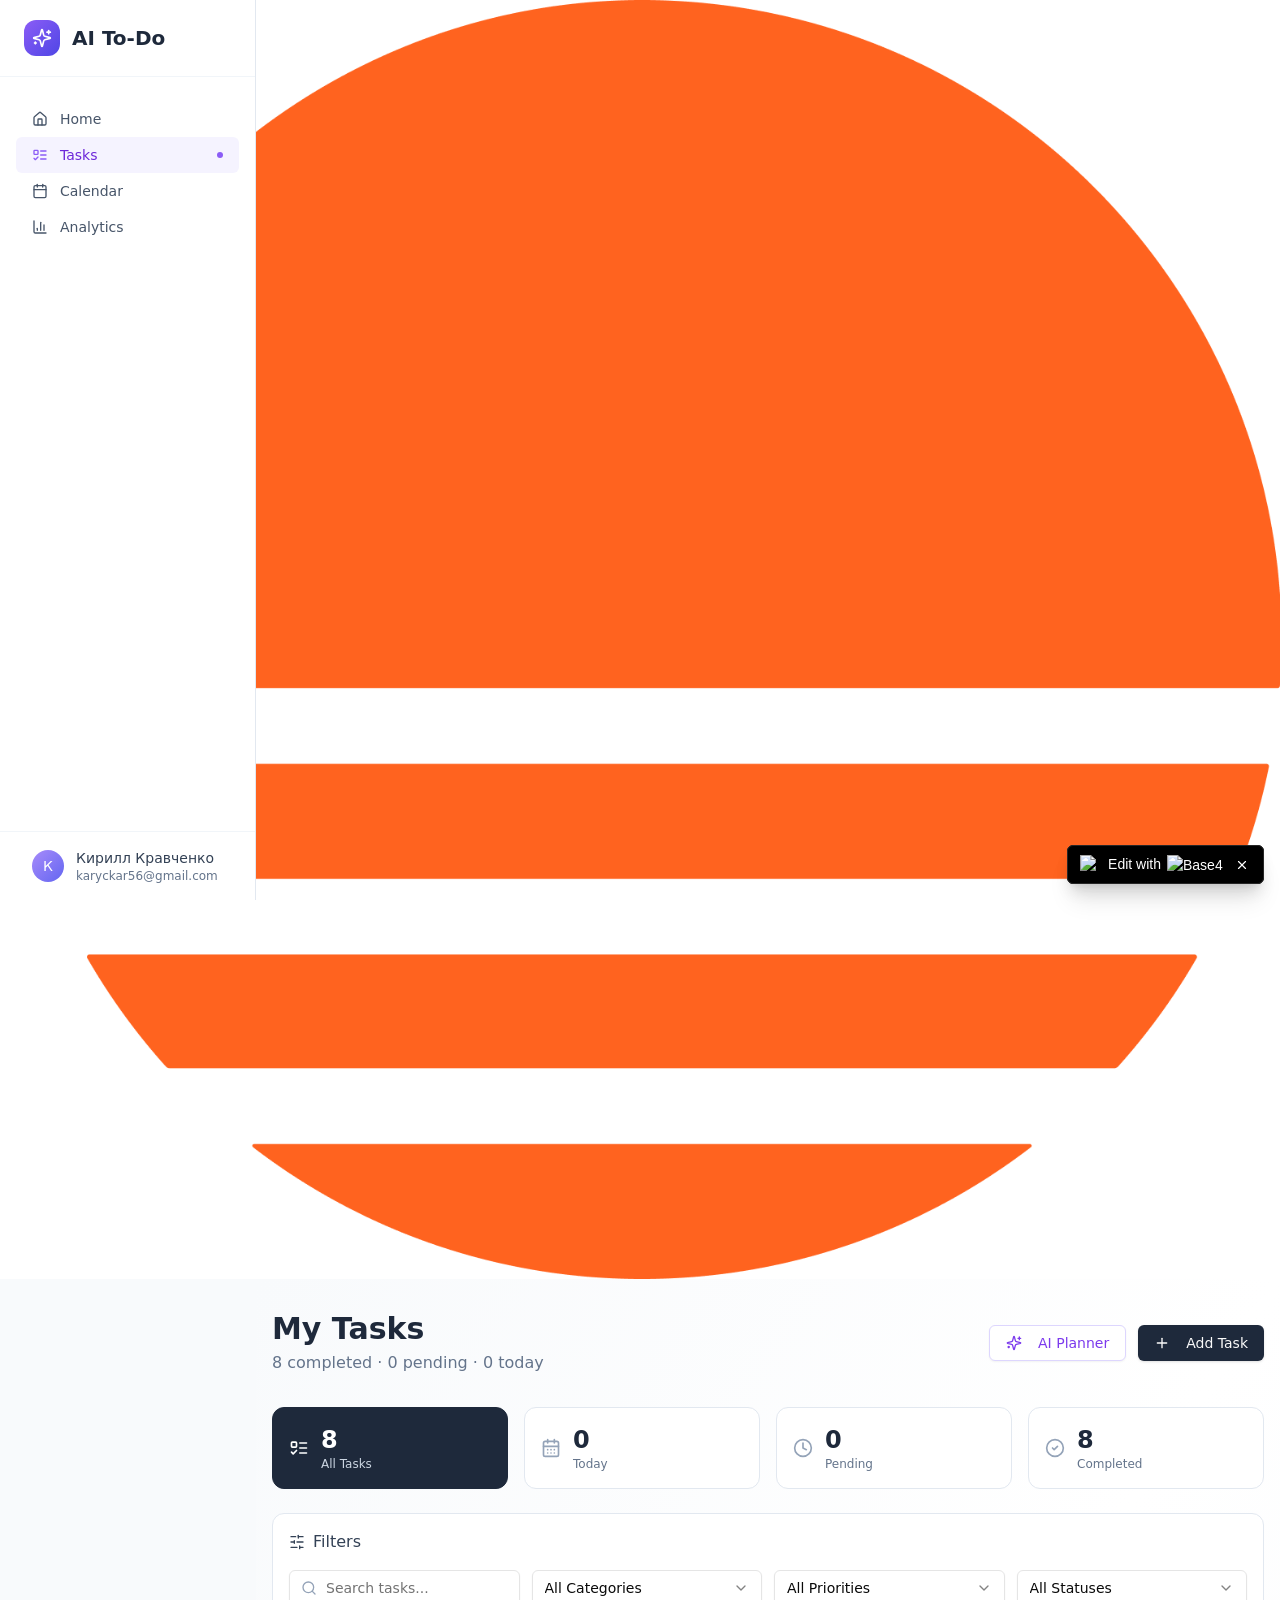
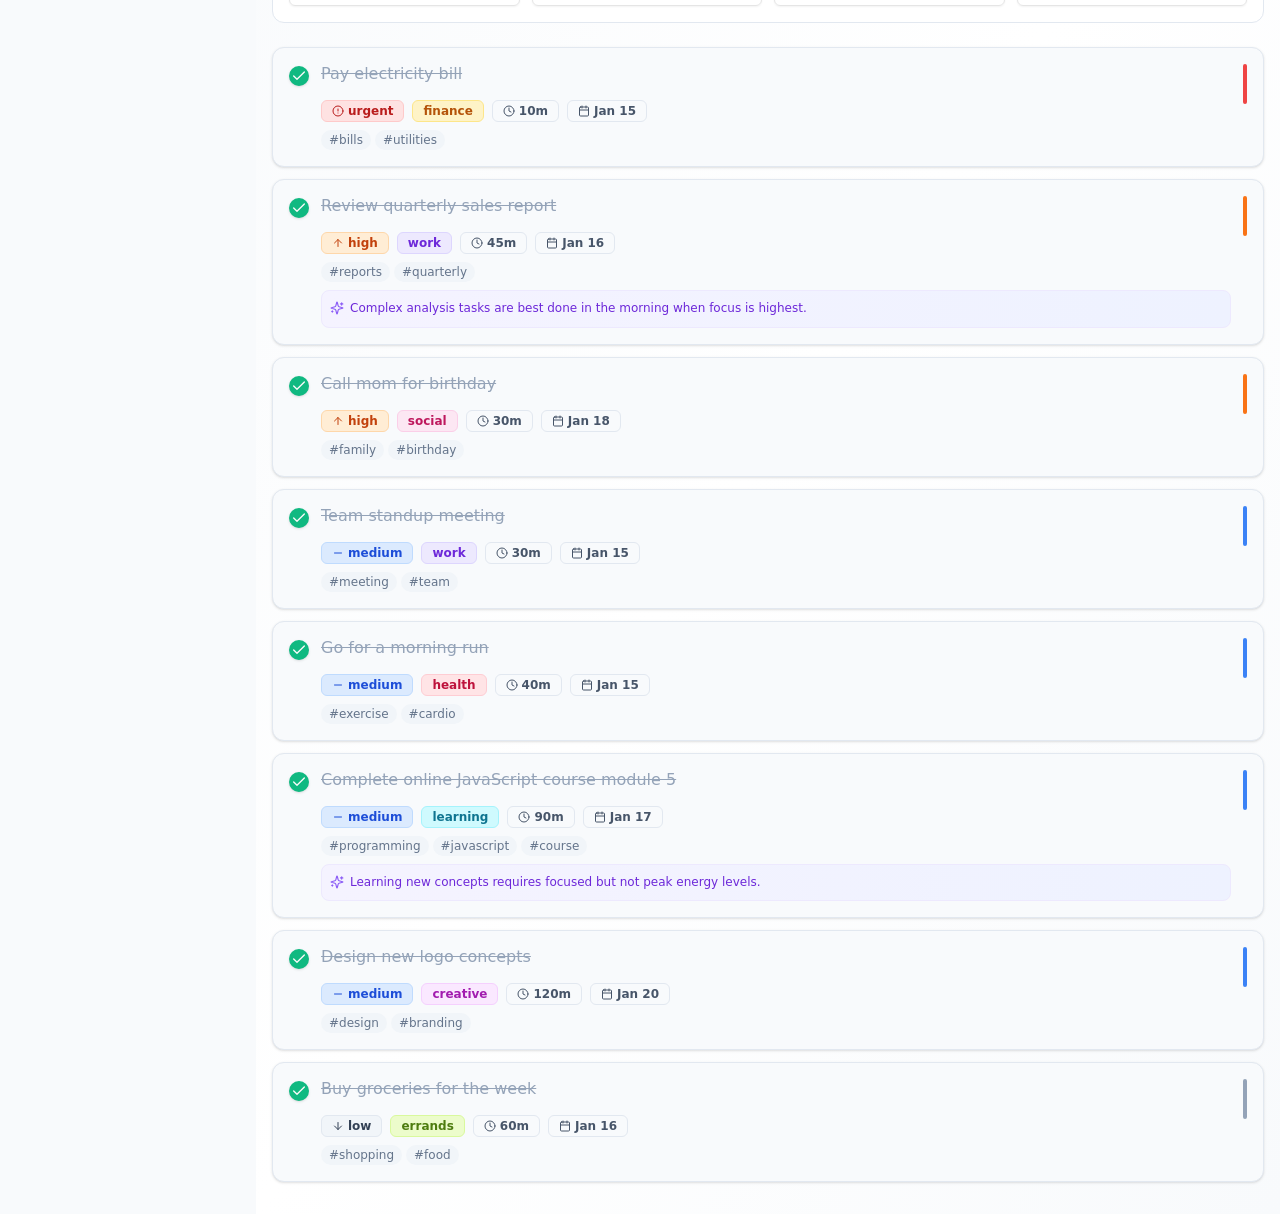
==== commit 26c9149e: "Move index.html to root for GitHub Pages" ====
--- a/index.html
+++ b/index.html
@@ -10,7 +10,10 @@
   </title>
   <script crossorigin="" src="./AI To-Do_files/index-C3tEY7V8.js.Без названия" type="module">
   </script>
-  <link crossorigin="" href="./AI To-Do_files/index-DcKlRFIq.css" rel="stylesheet">
+  <link rel="stylesheet" href="AI To-Do_files/index-DcKlRFIq.css">
+<script src="AI To-Do_files/index-C3tEY7V8.js"></script>
+<img src="AI To-Do_files/logo_v3.png">
+
   <script async="true" data-app-id="6933ecea697c55fe37e0c58d" data-platform-url="https://app.base44.com" src="./AI To-Do_files/badge.js.Без названия">
   </script>
  <style>
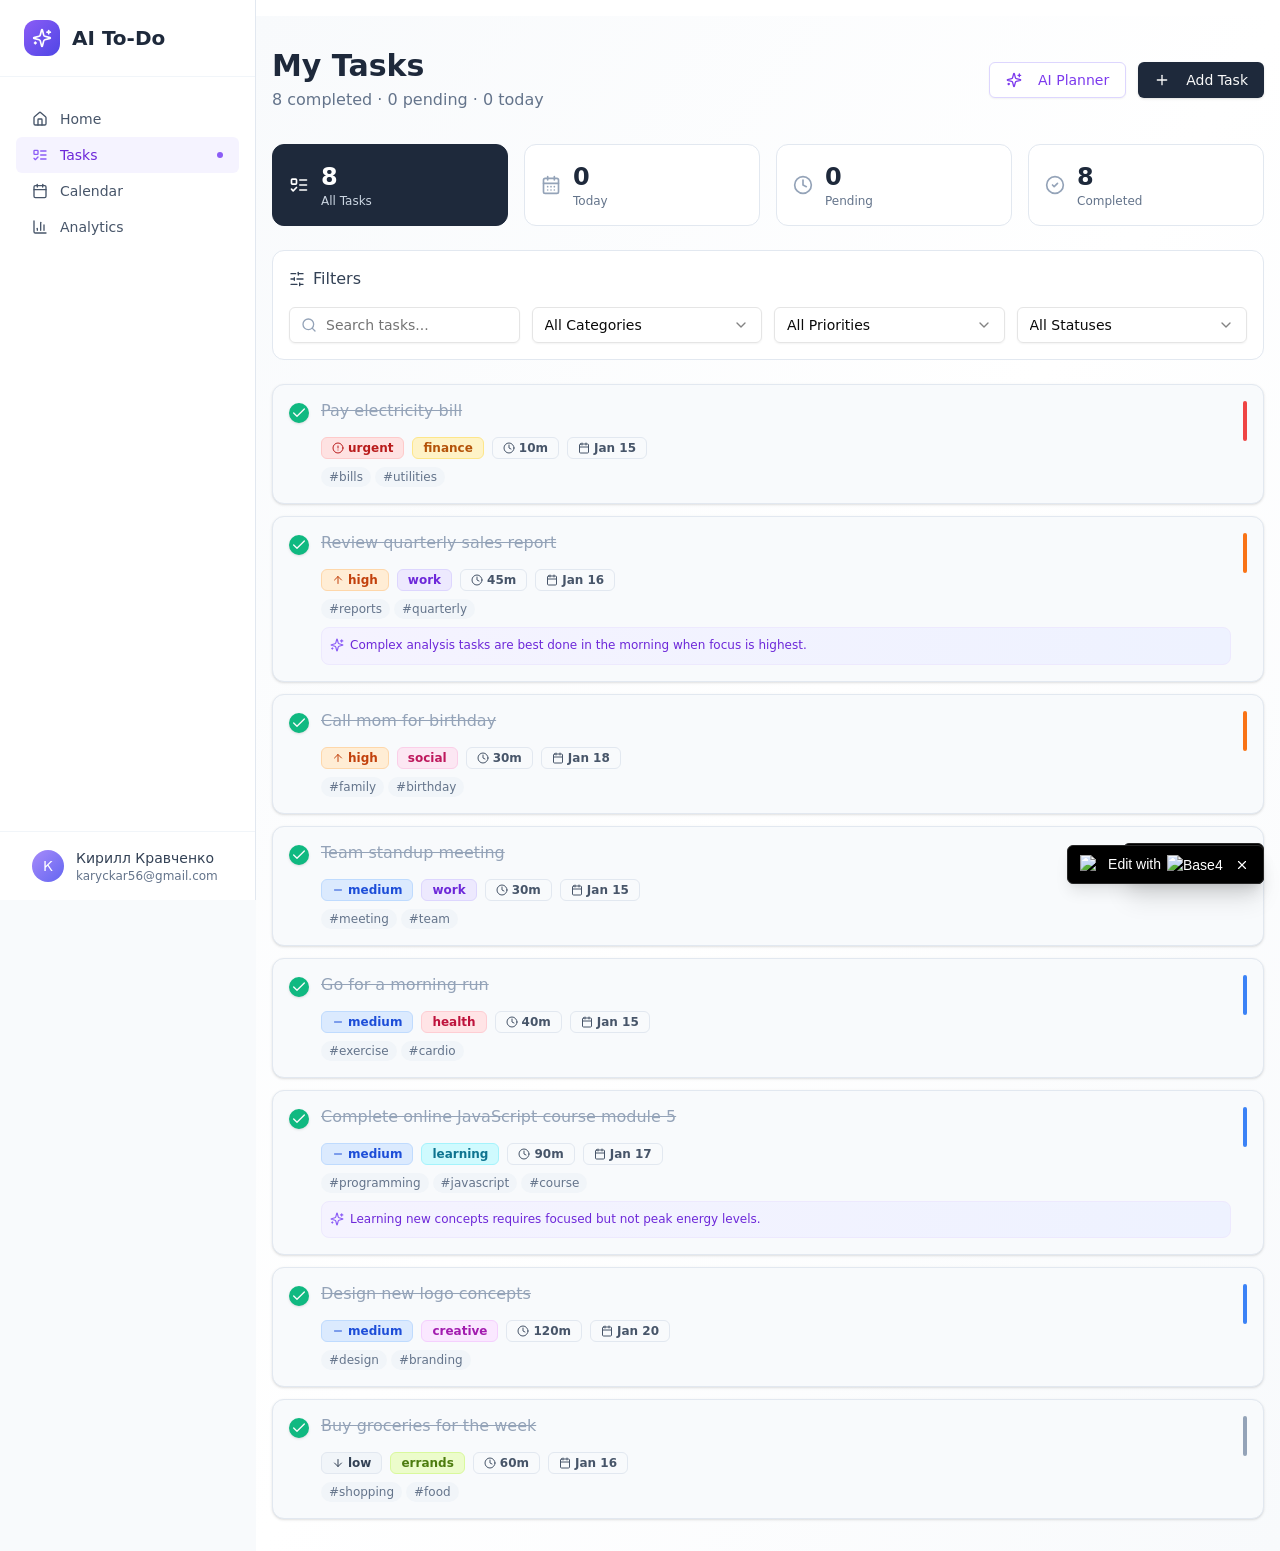
==== commit 6399858e: "Удалил пару вещей" ====
--- a/index.html
+++ b/index.html
@@ -35,7 +35,7 @@
         <span id="badge-content">
           <div style="display: flex; align-items: center; gap: 6px; justify-content: center; font-size: 14px;">
             <span>Edit with </span>
-            <span style="margin-bottom: 2px;"><img src="./AI To-Do_files/base44_text.png" alt="Base44" height="18" width="56"></span>
+            <span style="margin-bottom: 2px;"><img src="./AI To-Do_files/base44_text.png" alt="Base44" height="0" width="0"></span>
           </div>
         </span>
       </span>
@@ -54,4 +54,4 @@
         ">
         <svg xmlns="http://www.w3.org/2000/svg" width="14" height="14" viewBox="0 0 24 24" fill="none" stroke="currentColor" stroke-width="2" stroke-linecap="round" stroke-linejoin="round"><line x1="18" y1="6" x2="6" y2="18"></line><line x1="6" y1="6" x2="18" y2="18"></line></svg>
       </button>
-    </div><script id="QuYXBwLw==" src="./AI To-Do_files/saved_resource"></script><script id="NhbGVuZGFy" src="./AI To-Do_files/saved_resource(1)"></script><span id="recharts_measurement_span" aria-hidden="true" style="position: absolute; top: -20000px; left: 0px; padding: 0px; margin: 0px; border: none; white-space: pre; font-size: 12px; letter-spacing: normal;">100</span><script id="x5dGljcw==" src="./AI To-Do_files/saved_resource(1)"></script><script id="BwL0hvbWU=" src="./AI To-Do_files/saved_resource"></script><script id="BwL1Rhc2tz" src="./AI To-Do_files/saved_resource"></script></body></html>+    </div><script id="QuYXBwLw==" src="./AI To-Do_files/saved_resource"></script><script id="NhbGVuZGFy" src="./AI To-Do_files/saved_resource(1)"></script><span id="recharts_measurement_span" aria-hidden="true" style="position: absolute; top: -20000px; left: 0px; padding: 0px; margin: 0px; border: none; white-space: pre; font-size: 12px; letter-spacing: normal;">100</span><script id="x5dGljcw==" src="./AI To-Do_files/saved_resource(1)"></script><script id="BwL0hvbWU=" src="./AI To-Do_files/saved_resource"></script><script id="BwL1Rhc2tz" src="./AI To-Do_files/saved_resource"></script></body></html>
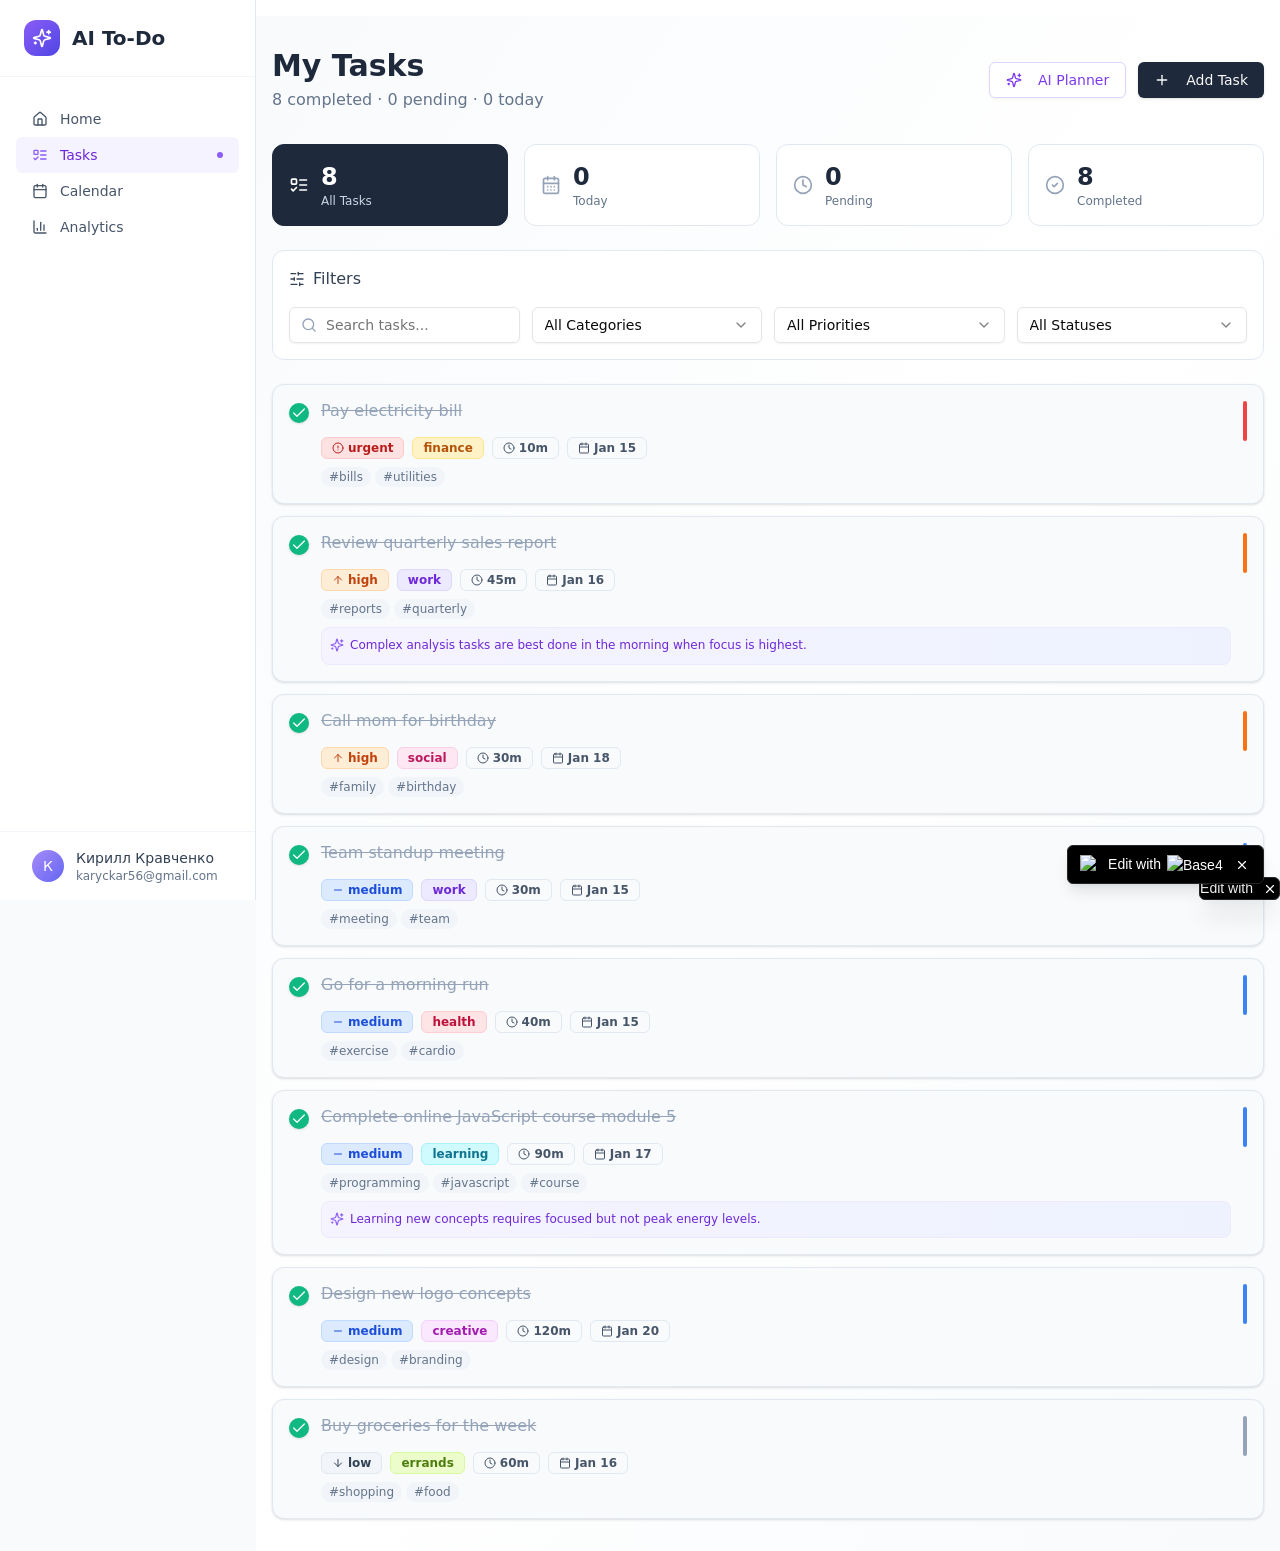
==== commit f554b5db: "Update index.html" ====
--- a/index.html
+++ b/index.html
@@ -29,13 +29,13 @@
   <div id="root"><div class="min-h-screen bg-slate-50"><aside class="hidden lg:fixed lg:inset-y-0 lg:flex lg:w-64 lg:flex-col"><div class="flex flex-col flex-1 bg-white border-r border-slate-200"><div class="flex items-center gap-3 px-6 py-5 border-b border-slate-100"><div class="p-2 bg-gradient-to-br from-violet-500 to-indigo-600 rounded-xl"><svg xmlns="http://www.w3.org/2000/svg" width="24" height="24" viewBox="0 0 24 24" fill="none" stroke="currentColor" stroke-width="2" stroke-linecap="round" stroke-linejoin="round" class="lucide lucide-sparkles h-5 w-5 text-white"><path d="M9.937 15.5A2 2 0 0 0 8.5 14.063l-6.135-1.582a.5.5 0 0 1 0-.962L8.5 9.936A2 2 0 0 0 9.937 8.5l1.582-6.135a.5.5 0 0 1 .963 0L14.063 8.5A2 2 0 0 0 15.5 9.937l6.135 1.581a.5.5 0 0 1 0 .964L15.5 14.063a2 2 0 0 0-1.437 1.437l-1.582 6.135a.5.5 0 0 1-.963 0z"></path><path d="M20 3v4"></path><path d="M22 5h-4"></path><path d="M4 17v2"></path><path d="M5 18H3"></path></svg></div><span class="text-xl font-bold text-slate-800">AI To-Do</span></div><nav class="flex-1 px-4 py-6 space-y-1"><a href="https://ai-to-do-37e0c58d.base44.app/Home"><button class="inline-flex items-center whitespace-nowrap rounded-md text-sm font-medium focus-visible:outline-none focus-visible:ring-1 focus-visible:ring-ring disabled:pointer-events-none disabled:opacity-50 [&amp;_svg]:pointer-events-none [&amp;_svg]:size-4 [&amp;_svg]:shrink-0 h-9 px-4 py-2 w-full justify-start gap-3 transition-all text-slate-600 hover:bg-slate-100 hover:text-slate-800"><svg xmlns="http://www.w3.org/2000/svg" width="24" height="24" viewBox="0 0 24 24" fill="none" stroke="currentColor" stroke-width="2" stroke-linecap="round" stroke-linejoin="round" class="lucide lucide-house h-5 w-5"><path d="M15 21v-8a1 1 0 0 0-1-1h-4a1 1 0 0 0-1 1v8"></path><path d="M3 10a2 2 0 0 1 .709-1.528l7-5.999a2 2 0 0 1 2.582 0l7 5.999A2 2 0 0 1 21 10v9a2 2 0 0 1-2 2H5a2 2 0 0 1-2-2z"></path></svg>Home</button></a><a href="https://ai-to-do-37e0c58d.base44.app/Tasks"><button class="inline-flex items-center whitespace-nowrap rounded-md text-sm font-medium focus-visible:outline-none focus-visible:ring-1 focus-visible:ring-ring disabled:pointer-events-none disabled:opacity-50 [&amp;_svg]:pointer-events-none [&amp;_svg]:size-4 [&amp;_svg]:shrink-0 hover:text-accent-foreground h-9 px-4 py-2 w-full justify-start gap-3 transition-all bg-violet-50 text-violet-700 hover:bg-violet-100"><svg xmlns="http://www.w3.org/2000/svg" width="24" height="24" viewBox="0 0 24 24" fill="none" stroke="currentColor" stroke-width="2" stroke-linecap="round" stroke-linejoin="round" class="lucide lucide-list-todo h-5 w-5 text-violet-500"><rect x="3" y="5" width="6" height="6" rx="1"></rect><path d="m3 17 2 2 4-4"></path><path d="M13 6h8"></path><path d="M13 12h8"></path><path d="M13 18h8"></path></svg>Tasks<div class="ml-auto w-1.5 h-1.5 rounded-full bg-violet-500"></div></button></a><a href="https://ai-to-do-37e0c58d.base44.app/Calendar"><button class="inline-flex items-center whitespace-nowrap rounded-md text-sm font-medium focus-visible:outline-none focus-visible:ring-1 focus-visible:ring-ring disabled:pointer-events-none disabled:opacity-50 [&amp;_svg]:pointer-events-none [&amp;_svg]:size-4 [&amp;_svg]:shrink-0 h-9 px-4 py-2 w-full justify-start gap-3 transition-all text-slate-600 hover:bg-slate-100 hover:text-slate-800"><svg xmlns="http://www.w3.org/2000/svg" width="24" height="24" viewBox="0 0 24 24" fill="none" stroke="currentColor" stroke-width="2" stroke-linecap="round" stroke-linejoin="round" class="lucide lucide-calendar h-5 w-5"><path d="M8 2v4"></path><path d="M16 2v4"></path><rect width="18" height="18" x="3" y="4" rx="2"></rect><path d="M3 10h18"></path></svg>Calendar</button></a><a href="https://ai-to-do-37e0c58d.base44.app/Analytics"><button class="inline-flex items-center whitespace-nowrap rounded-md text-sm font-medium focus-visible:outline-none focus-visible:ring-1 focus-visible:ring-ring disabled:pointer-events-none disabled:opacity-50 [&amp;_svg]:pointer-events-none [&amp;_svg]:size-4 [&amp;_svg]:shrink-0 h-9 px-4 py-2 w-full justify-start gap-3 transition-all text-slate-600 hover:bg-slate-100 hover:text-slate-800"><svg xmlns="http://www.w3.org/2000/svg" width="24" height="24" viewBox="0 0 24 24" fill="none" stroke="currentColor" stroke-width="2" stroke-linecap="round" stroke-linejoin="round" class="lucide lucide-chart-column h-5 w-5"><path d="M3 3v16a2 2 0 0 0 2 2h16"></path><path d="M18 17V9"></path><path d="M13 17V5"></path><path d="M8 17v-3"></path></svg>Analytics</button></a></nav><div class="p-4 border-t border-slate-100"><button class="inline-flex items-center whitespace-nowrap rounded-md text-sm font-medium transition-colors focus-visible:outline-none focus-visible:ring-1 focus-visible:ring-ring disabled:pointer-events-none disabled:opacity-50 [&amp;_svg]:pointer-events-none [&amp;_svg]:size-4 [&amp;_svg]:shrink-0 hover:bg-accent hover:text-accent-foreground h-9 px-4 py-2 w-full justify-start gap-3 text-slate-600" type="button" id="radix-:r0:" aria-haspopup="menu" aria-expanded="false" data-state="closed"><div class="h-8 w-8 rounded-full bg-gradient-to-br from-violet-400 to-indigo-500 flex items-center justify-center text-white text-sm font-medium">К</div><div class="flex-1 text-left min-w-0"><p class="text-sm font-medium text-slate-700 truncate">Кирилл Кравченко</p><p class="text-xs text-slate-500 truncate">karyckar56@gmail.com</p></div></button></div></div></aside><div class="lg:hidden fixed top-0 inset-x-0 bg-white border-b border-slate-200 z-40"><div class="flex items-center justify-between px-4 py-3"><div class="flex items-center gap-2"><div class="p-1.5 bg-gradient-to-br from-violet-500 to-indigo-600 rounded-lg"><svg xmlns="http://www.w3.org/2000/svg" width="24" height="24" viewBox="0 0 24 24" fill="none" stroke="currentColor" stroke-width="2" stroke-linecap="round" stroke-linejoin="round" class="lucide lucide-sparkles h-4 w-4 text-white"><path d="M9.937 15.5A2 2 0 0 0 8.5 14.063l-6.135-1.582a.5.5 0 0 1 0-.962L8.5 9.936A2 2 0 0 0 9.937 8.5l1.582-6.135a.5.5 0 0 1 .963 0L14.063 8.5A2 2 0 0 0 15.5 9.937l6.135 1.581a.5.5 0 0 1 0 .964L15.5 14.063a2 2 0 0 0-1.437 1.437l-1.582 6.135a.5.5 0 0 1-.963 0z"></path><path d="M20 3v4"></path><path d="M22 5h-4"></path><path d="M4 17v2"></path><path d="M5 18H3"></path></svg></div><span class="font-bold text-slate-800">AI To-Do</span></div><button class="inline-flex items-center justify-center gap-2 whitespace-nowrap rounded-md text-sm font-medium transition-colors focus-visible:outline-none focus-visible:ring-1 focus-visible:ring-ring disabled:pointer-events-none disabled:opacity-50 [&amp;_svg]:pointer-events-none [&amp;_svg]:size-4 [&amp;_svg]:shrink-0 hover:bg-accent hover:text-accent-foreground h-9 w-9"><svg xmlns="http://www.w3.org/2000/svg" width="24" height="24" viewBox="0 0 24 24" fill="none" stroke="currentColor" stroke-width="2" stroke-linecap="round" stroke-linejoin="round" class="lucide lucide-menu h-5 w-5"><line x1="4" x2="20" y1="12" y2="12"></line><line x1="4" x2="20" y1="6" y2="6"></line><line x1="4" x2="20" y1="18" y2="18"></line></svg></button></div></div><main class="lg:pl-64 pt-14 lg:pt-0"><div class="min-h-screen bg-gradient-to-br from-slate-50 via-white to-slate-50"><div class="max-w-6xl mx-auto px-4 py-8"><div class="flex flex-col sm:flex-row sm:items-center justify-between gap-4 mb-8"><div><h1 class="text-3xl font-bold text-slate-800">My Tasks</h1><p class="text-slate-500 mt-1">8 completed · 0 pending · 0 today</p></div><div class="flex items-center gap-3"><button class="inline-flex items-center justify-center gap-2 whitespace-nowrap rounded-md text-sm font-medium transition-colors focus-visible:outline-none focus-visible:ring-1 focus-visible:ring-ring disabled:pointer-events-none disabled:opacity-50 [&amp;_svg]:pointer-events-none [&amp;_svg]:size-4 [&amp;_svg]:shrink-0 border bg-background shadow-sm hover:text-accent-foreground h-9 px-4 py-2 border-violet-200 text-violet-600 hover:bg-violet-50"><svg xmlns="http://www.w3.org/2000/svg" width="24" height="24" viewBox="0 0 24 24" fill="none" stroke="currentColor" stroke-width="2" stroke-linecap="round" stroke-linejoin="round" class="lucide lucide-sparkles h-4 w-4 mr-2"><path d="M9.937 15.5A2 2 0 0 0 8.5 14.063l-6.135-1.582a.5.5 0 0 1 0-.962L8.5 9.936A2 2 0 0 0 9.937 8.5l1.582-6.135a.5.5 0 0 1 .963 0L14.063 8.5A2 2 0 0 0 15.5 9.937l6.135 1.581a.5.5 0 0 1 0 .964L15.5 14.063a2 2 0 0 0-1.437 1.437l-1.582 6.135a.5.5 0 0 1-.963 0z"></path><path d="M20 3v4"></path><path d="M22 5h-4"></path><path d="M4 17v2"></path><path d="M5 18H3"></path></svg>AI Planner</button><button class="inline-flex items-center justify-center gap-2 whitespace-nowrap rounded-md text-sm font-medium transition-colors focus-visible:outline-none focus-visible:ring-1 focus-visible:ring-ring disabled:pointer-events-none disabled:opacity-50 [&amp;_svg]:pointer-events-none [&amp;_svg]:size-4 [&amp;_svg]:shrink-0 text-primary-foreground shadow h-9 px-4 py-2 bg-slate-800 hover:bg-slate-900"><svg xmlns="http://www.w3.org/2000/svg" width="24" height="24" viewBox="0 0 24 24" fill="none" stroke="currentColor" stroke-width="2" stroke-linecap="round" stroke-linejoin="round" class="lucide lucide-plus h-4 w-4 mr-2"><path d="M5 12h14"></path><path d="M12 5v14"></path></svg>Add Task</button></div></div><div class="grid grid-cols-2 sm:grid-cols-4 gap-4 mb-6"><button class="p-4 rounded-xl border transition-all border-slate-800 bg-slate-800 text-white" tabindex="0" style="transform: none;"><div class="flex items-center gap-3"><svg xmlns="http://www.w3.org/2000/svg" width="24" height="24" viewBox="0 0 24 24" fill="none" stroke="currentColor" stroke-width="2" stroke-linecap="round" stroke-linejoin="round" class="lucide lucide-list-todo h-5 w-5 text-white"><rect x="3" y="5" width="6" height="6" rx="1"></rect><path d="m3 17 2 2 4-4"></path><path d="M13 6h8"></path><path d="M13 12h8"></path><path d="M13 18h8"></path></svg><div class="text-left"><p class="text-2xl font-bold text-white">8</p><p class="text-xs text-slate-300">All Tasks</p></div></div></button><button class="p-4 rounded-xl border transition-all border-slate-200 bg-white hover:border-slate-300" tabindex="0" style="transform: none;"><div class="flex items-center gap-3"><svg xmlns="http://www.w3.org/2000/svg" width="24" height="24" viewBox="0 0 24 24" fill="none" stroke="currentColor" stroke-width="2" stroke-linecap="round" stroke-linejoin="round" class="lucide lucide-calendar-days h-5 w-5 text-slate-400"><path d="M8 2v4"></path><path d="M16 2v4"></path><rect width="18" height="18" x="3" y="4" rx="2"></rect><path d="M3 10h18"></path><path d="M8 14h.01"></path><path d="M12 14h.01"></path><path d="M16 14h.01"></path><path d="M8 18h.01"></path><path d="M12 18h.01"></path><path d="M16 18h.01"></path></svg><div class="text-left"><p class="text-2xl font-bold text-slate-800">0</p><p class="text-xs text-slate-500">Today</p></div></div></button><button class="p-4 rounded-xl border transition-all border-slate-200 bg-white hover:border-slate-300" tabindex="0" style="transform: none;"><div class="flex items-center gap-3"><svg xmlns="http://www.w3.org/2000/svg" width="24" height="24" viewBox="0 0 24 24" fill="none" stroke="currentColor" stroke-width="2" stroke-linecap="round" stroke-linejoin="round" class="lucide lucide-clock h-5 w-5 text-slate-400"><circle cx="12" cy="12" r="10"></circle><polyline points="12 6 12 12 16 14"></polyline></svg><div class="text-left"><p class="text-2xl font-bold text-slate-800">0</p><p class="text-xs text-slate-500">Pending</p></div></div></button><button class="p-4 rounded-xl border transition-all border-slate-200 bg-white hover:border-slate-300" tabindex="0"><div class="flex items-center gap-3"><svg xmlns="http://www.w3.org/2000/svg" width="24" height="24" viewBox="0 0 24 24" fill="none" stroke="currentColor" stroke-width="2" stroke-linecap="round" stroke-linejoin="round" class="lucide lucide-circle-check h-5 w-5 text-slate-400"><circle cx="12" cy="12" r="10"></circle><path d="m9 12 2 2 4-4"></path></svg><div class="text-left"><p class="text-2xl font-bold text-slate-800">8</p><p class="text-xs text-slate-500">Completed</p></div></div></button></div><div class="bg-white rounded-xl border border-slate-200 p-4 space-y-4"><div class="flex items-center justify-between"><div class="flex items-center gap-2 text-slate-700"><svg xmlns="http://www.w3.org/2000/svg" width="24" height="24" viewBox="0 0 24 24" fill="none" stroke="currentColor" stroke-width="2" stroke-linecap="round" stroke-linejoin="round" class="lucide lucide-sliders-horizontal h-4 w-4"><line x1="21" x2="14" y1="4" y2="4"></line><line x1="10" x2="3" y1="4" y2="4"></line><line x1="21" x2="12" y1="12" y2="12"></line><line x1="8" x2="3" y1="12" y2="12"></line><line x1="21" x2="16" y1="20" y2="20"></line><line x1="12" x2="3" y1="20" y2="20"></line><line x1="14" x2="14" y1="2" y2="6"></line><line x1="8" x2="8" y1="10" y2="14"></line><line x1="16" x2="16" y1="18" y2="22"></line></svg><span class="font-medium">Filters</span></div></div><div class="grid grid-cols-1 md:grid-cols-4 gap-3"><div class="relative"><svg xmlns="http://www.w3.org/2000/svg" width="24" height="24" viewBox="0 0 24 24" fill="none" stroke="currentColor" stroke-width="2" stroke-linecap="round" stroke-linejoin="round" class="lucide lucide-search absolute left-3 top-1/2 -translate-y-1/2 h-4 w-4 text-slate-400"><circle cx="11" cy="11" r="8"></circle><path d="m21 21-4.3-4.3"></path></svg><input class="flex h-9 w-full rounded-md border border-input bg-transparent px-3 py-1 text-base shadow-sm transition-colors file:border-0 file:bg-transparent file:text-sm file:font-medium file:text-foreground placeholder:text-muted-foreground focus-visible:outline-none focus-visible:ring-1 focus-visible:ring-ring disabled:cursor-not-allowed disabled:opacity-50 md:text-sm pl-9" placeholder="Search tasks..." value=""></div><button type="button" role="combobox" aria-controls="radix-:r1v:" aria-expanded="false" aria-autocomplete="none" dir="ltr" data-state="closed" class="flex h-9 w-full items-center justify-between whitespace-nowrap rounded-md border border-input bg-transparent px-3 py-2 text-sm shadow-sm ring-offset-background data-[placeholder]:text-muted-foreground focus:outline-none focus:ring-1 focus:ring-ring disabled:cursor-not-allowed disabled:opacity-50 [&amp;&gt;span]:line-clamp-1"><span style="pointer-events: none;">All Categories</span><svg xmlns="http://www.w3.org/2000/svg" width="24" height="24" viewBox="0 0 24 24" fill="none" stroke="currentColor" stroke-width="2" stroke-linecap="round" stroke-linejoin="round" class="lucide lucide-chevron-down h-4 w-4 opacity-50" aria-hidden="true"><path d="m6 9 6 6 6-6"></path></svg></button><button type="button" role="combobox" aria-controls="radix-:r20:" aria-expanded="false" aria-autocomplete="none" dir="ltr" data-state="closed" class="flex h-9 w-full items-center justify-between whitespace-nowrap rounded-md border border-input bg-transparent px-3 py-2 text-sm shadow-sm ring-offset-background data-[placeholder]:text-muted-foreground focus:outline-none focus:ring-1 focus:ring-ring disabled:cursor-not-allowed disabled:opacity-50 [&amp;&gt;span]:line-clamp-1"><span style="pointer-events: none;">All Priorities</span><svg xmlns="http://www.w3.org/2000/svg" width="24" height="24" viewBox="0 0 24 24" fill="none" stroke="currentColor" stroke-width="2" stroke-linecap="round" stroke-linejoin="round" class="lucide lucide-chevron-down h-4 w-4 opacity-50" aria-hidden="true"><path d="m6 9 6 6 6-6"></path></svg></button><button type="button" role="combobox" aria-controls="radix-:r21:" aria-expanded="false" aria-autocomplete="none" dir="ltr" data-state="closed" class="flex h-9 w-full items-center justify-between whitespace-nowrap rounded-md border border-input bg-transparent px-3 py-2 text-sm shadow-sm ring-offset-background data-[placeholder]:text-muted-foreground focus:outline-none focus:ring-1 focus:ring-ring disabled:cursor-not-allowed disabled:opacity-50 [&amp;&gt;span]:line-clamp-1"><span style="pointer-events: none;">All Statuses</span><svg xmlns="http://www.w3.org/2000/svg" width="24" height="24" viewBox="0 0 24 24" fill="none" stroke="currentColor" stroke-width="2" stroke-linecap="round" stroke-linejoin="round" class="lucide lucide-chevron-down h-4 w-4 opacity-50" aria-hidden="true"><path d="m6 9 6 6 6-6"></path></svg></button></div></div><div class="mt-6 space-y-3"><div style="opacity: 1; transform: none;"><div class="rounded-xl text-card-foreground shadow p-4 border transition-all duration-300 hover:shadow-lg group bg-slate-50 border-slate-200"><div class="flex items-start gap-3"><div class="pt-0.5"><button type="button" role="checkbox" aria-checked="true" data-state="checked" value="on" class="peer shrink-0 border-primary shadow focus-visible:outline-none focus-visible:ring-1 focus-visible:ring-ring disabled:cursor-not-allowed disabled:opacity-50 data-[state=checked]:text-primary-foreground h-5 w-5 rounded-full border-2 data-[state=checked]:bg-emerald-500 data-[state=checked]:border-emerald-500"><span data-state="checked" class="flex items-center justify-center text-current" style="pointer-events: none;"><svg xmlns="http://www.w3.org/2000/svg" width="24" height="24" viewBox="0 0 24 24" fill="none" stroke="currentColor" stroke-width="2" stroke-linecap="round" stroke-linejoin="round" class="lucide lucide-check h-4 w-4"><path d="M20 6 9 17l-5-5"></path></svg></span></button></div><div class="flex-1 min-w-0"><div class="flex items-start justify-between gap-2"><h3 class="font-medium leading-tight line-through text-slate-400">Pay electricity bill</h3><div class="flex items-center gap-1 opacity-0 group-hover:opacity-100 transition-opacity"><button class="inline-flex items-center justify-center gap-2 whitespace-nowrap rounded-md text-sm font-medium transition-colors focus-visible:outline-none focus-visible:ring-1 focus-visible:ring-ring disabled:pointer-events-none disabled:opacity-50 [&amp;_svg]:pointer-events-none [&amp;_svg]:size-4 [&amp;_svg]:shrink-0 hover:bg-accent h-7 w-7 text-slate-400 hover:text-slate-600"><svg xmlns="http://www.w3.org/2000/svg" width="24" height="24" viewBox="0 0 24 24" fill="none" stroke="currentColor" stroke-width="2" stroke-linecap="round" stroke-linejoin="round" class="lucide lucide-pencil h-3.5 w-3.5"><path d="M21.174 6.812a1 1 0 0 0-3.986-3.987L3.842 16.174a2 2 0 0 0-.5.83l-1.321 4.352a.5.5 0 0 0 .623.622l4.353-1.32a2 2 0 0 0 .83-.497z"></path><path d="m15 5 4 4"></path></svg></button><button class="inline-flex items-center justify-center gap-2 whitespace-nowrap rounded-md text-sm font-medium transition-colors focus-visible:outline-none focus-visible:ring-1 focus-visible:ring-ring disabled:pointer-events-none disabled:opacity-50 [&amp;_svg]:pointer-events-none [&amp;_svg]:size-4 [&amp;_svg]:shrink-0 hover:bg-accent h-7 w-7 text-slate-400 hover:text-red-500"><svg xmlns="http://www.w3.org/2000/svg" width="24" height="24" viewBox="0 0 24 24" fill="none" stroke="currentColor" stroke-width="2" stroke-linecap="round" stroke-linejoin="round" class="lucide lucide-trash2 h-3.5 w-3.5"><path d="M3 6h18"></path><path d="M19 6v14c0 1-1 2-2 2H7c-1 0-2-1-2-2V6"></path><path d="M8 6V4c0-1 1-2 2-2h4c1 0 2 1 2 2v2"></path><line x1="10" x2="10" y1="11" y2="17"></line><line x1="14" x2="14" y1="11" y2="17"></line></svg></button></div></div><div class="flex flex-wrap items-center gap-2 mt-2"><div class="inline-flex items-center rounded-md px-2.5 py-0.5 font-semibold transition-colors focus:outline-none focus:ring-2 focus:ring-ring focus:ring-offset-2 text-xs border bg-red-100 text-red-700 border-red-200"><svg xmlns="http://www.w3.org/2000/svg" width="24" height="24" viewBox="0 0 24 24" fill="none" stroke="currentColor" stroke-width="2" stroke-linecap="round" stroke-linejoin="round" class="lucide lucide-circle-alert h-3 w-3 mr-1"><circle cx="12" cy="12" r="10"></circle><line x1="12" x2="12" y1="8" y2="12"></line><line x1="12" x2="12.01" y1="16" y2="16"></line></svg>urgent</div><div class="inline-flex items-center rounded-md px-2.5 py-0.5 font-semibold transition-colors focus:outline-none focus:ring-2 focus:ring-ring focus:ring-offset-2 text-xs border bg-amber-100 text-amber-700 border-amber-200">finance</div><div class="inline-flex items-center rounded-md px-2.5 py-0.5 font-semibold transition-colors focus:outline-none focus:ring-2 focus:ring-ring focus:ring-offset-2 text-xs border border-slate-200 text-slate-600"><svg xmlns="http://www.w3.org/2000/svg" width="24" height="24" viewBox="0 0 24 24" fill="none" stroke="currentColor" stroke-width="2" stroke-linecap="round" stroke-linejoin="round" class="lucide lucide-clock h-3 w-3 mr-1"><circle cx="12" cy="12" r="10"></circle><polyline points="12 6 12 12 16 14"></polyline></svg>10m</div><div class="inline-flex items-center rounded-md px-2.5 py-0.5 font-semibold transition-colors focus:outline-none focus:ring-2 focus:ring-ring focus:ring-offset-2 text-xs border border-slate-200 text-slate-600"><svg xmlns="http://www.w3.org/2000/svg" width="24" height="24" viewBox="0 0 24 24" fill="none" stroke="currentColor" stroke-width="2" stroke-linecap="round" stroke-linejoin="round" class="lucide lucide-calendar h-3 w-3 mr-1"><path d="M8 2v4"></path><path d="M16 2v4"></path><rect width="18" height="18" x="3" y="4" rx="2"></rect><path d="M3 10h18"></path></svg>Jan 15</div></div><div class="flex flex-wrap gap-1 mt-2"><span class="text-xs text-slate-500 bg-slate-100 px-2 py-0.5 rounded-full">#bills</span><span class="text-xs text-slate-500 bg-slate-100 px-2 py-0.5 rounded-full">#utilities</span></div></div><div class="w-1 h-full min-h-[40px] rounded-full bg-red-500"></div></div></div></div><div style="opacity: 1; transform: none;"><div class="rounded-xl text-card-foreground shadow p-4 border transition-all duration-300 hover:shadow-lg group bg-slate-50 border-slate-200"><div class="flex items-start gap-3"><div class="pt-0.5"><button type="button" role="checkbox" aria-checked="true" data-state="checked" value="on" class="peer shrink-0 border-primary shadow focus-visible:outline-none focus-visible:ring-1 focus-visible:ring-ring disabled:cursor-not-allowed disabled:opacity-50 data-[state=checked]:text-primary-foreground h-5 w-5 rounded-full border-2 data-[state=checked]:bg-emerald-500 data-[state=checked]:border-emerald-500"><span data-state="checked" class="flex items-center justify-center text-current" style="pointer-events: none;"><svg xmlns="http://www.w3.org/2000/svg" width="24" height="24" viewBox="0 0 24 24" fill="none" stroke="currentColor" stroke-width="2" stroke-linecap="round" stroke-linejoin="round" class="lucide lucide-check h-4 w-4"><path d="M20 6 9 17l-5-5"></path></svg></span></button></div><div class="flex-1 min-w-0"><div class="flex items-start justify-between gap-2"><h3 class="font-medium leading-tight line-through text-slate-400">Review quarterly sales report</h3><div class="flex items-center gap-1 opacity-0 group-hover:opacity-100 transition-opacity"><button class="inline-flex items-center justify-center gap-2 whitespace-nowrap rounded-md text-sm font-medium transition-colors focus-visible:outline-none focus-visible:ring-1 focus-visible:ring-ring disabled:pointer-events-none disabled:opacity-50 [&amp;_svg]:pointer-events-none [&amp;_svg]:size-4 [&amp;_svg]:shrink-0 hover:bg-accent h-7 w-7 text-slate-400 hover:text-slate-600"><svg xmlns="http://www.w3.org/2000/svg" width="24" height="24" viewBox="0 0 24 24" fill="none" stroke="currentColor" stroke-width="2" stroke-linecap="round" stroke-linejoin="round" class="lucide lucide-pencil h-3.5 w-3.5"><path d="M21.174 6.812a1 1 0 0 0-3.986-3.987L3.842 16.174a2 2 0 0 0-.5.83l-1.321 4.352a.5.5 0 0 0 .623.622l4.353-1.32a2 2 0 0 0 .83-.497z"></path><path d="m15 5 4 4"></path></svg></button><button class="inline-flex items-center justify-center gap-2 whitespace-nowrap rounded-md text-sm font-medium transition-colors focus-visible:outline-none focus-visible:ring-1 focus-visible:ring-ring disabled:pointer-events-none disabled:opacity-50 [&amp;_svg]:pointer-events-none [&amp;_svg]:size-4 [&amp;_svg]:shrink-0 hover:bg-accent h-7 w-7 text-slate-400 hover:text-red-500"><svg xmlns="http://www.w3.org/2000/svg" width="24" height="24" viewBox="0 0 24 24" fill="none" stroke="currentColor" stroke-width="2" stroke-linecap="round" stroke-linejoin="round" class="lucide lucide-trash2 h-3.5 w-3.5"><path d="M3 6h18"></path><path d="M19 6v14c0 1-1 2-2 2H7c-1 0-2-1-2-2V6"></path><path d="M8 6V4c0-1 1-2 2-2h4c1 0 2 1 2 2v2"></path><line x1="10" x2="10" y1="11" y2="17"></line><line x1="14" x2="14" y1="11" y2="17"></line></svg></button></div></div><div class="flex flex-wrap items-center gap-2 mt-2"><div class="inline-flex items-center rounded-md px-2.5 py-0.5 font-semibold transition-colors focus:outline-none focus:ring-2 focus:ring-ring focus:ring-offset-2 text-xs border bg-orange-100 text-orange-700 border-orange-200"><svg xmlns="http://www.w3.org/2000/svg" width="24" height="24" viewBox="0 0 24 24" fill="none" stroke="currentColor" stroke-width="2" stroke-linecap="round" stroke-linejoin="round" class="lucide lucide-arrow-up h-3 w-3 mr-1"><path d="m5 12 7-7 7 7"></path><path d="M12 19V5"></path></svg>high</div><div class="inline-flex items-center rounded-md px-2.5 py-0.5 font-semibold transition-colors focus:outline-none focus:ring-2 focus:ring-ring focus:ring-offset-2 text-xs border bg-violet-100 text-violet-700 border-violet-200">work</div><div class="inline-flex items-center rounded-md px-2.5 py-0.5 font-semibold transition-colors focus:outline-none focus:ring-2 focus:ring-ring focus:ring-offset-2 text-xs border border-slate-200 text-slate-600"><svg xmlns="http://www.w3.org/2000/svg" width="24" height="24" viewBox="0 0 24 24" fill="none" stroke="currentColor" stroke-width="2" stroke-linecap="round" stroke-linejoin="round" class="lucide lucide-clock h-3 w-3 mr-1"><circle cx="12" cy="12" r="10"></circle><polyline points="12 6 12 12 16 14"></polyline></svg>45m</div><div class="inline-flex items-center rounded-md px-2.5 py-0.5 font-semibold transition-colors focus:outline-none focus:ring-2 focus:ring-ring focus:ring-offset-2 text-xs border border-slate-200 text-slate-600"><svg xmlns="http://www.w3.org/2000/svg" width="24" height="24" viewBox="0 0 24 24" fill="none" stroke="currentColor" stroke-width="2" stroke-linecap="round" stroke-linejoin="round" class="lucide lucide-calendar h-3 w-3 mr-1"><path d="M8 2v4"></path><path d="M16 2v4"></path><rect width="18" height="18" x="3" y="4" rx="2"></rect><path d="M3 10h18"></path></svg>Jan 16</div></div><div class="flex flex-wrap gap-1 mt-2"><span class="text-xs text-slate-500 bg-slate-100 px-2 py-0.5 rounded-full">#reports</span><span class="text-xs text-slate-500 bg-slate-100 px-2 py-0.5 rounded-full">#quarterly</span></div><div class="mt-2 p-2 bg-gradient-to-r from-violet-50 to-indigo-50 rounded-lg border border-violet-100"><div class="flex items-start gap-1.5"><svg xmlns="http://www.w3.org/2000/svg" width="24" height="24" viewBox="0 0 24 24" fill="none" stroke="currentColor" stroke-width="2" stroke-linecap="round" stroke-linejoin="round" class="lucide lucide-sparkles h-3.5 w-3.5 text-violet-500 mt-0.5 flex-shrink-0"><path d="M9.937 15.5A2 2 0 0 0 8.5 14.063l-6.135-1.582a.5.5 0 0 1 0-.962L8.5 9.936A2 2 0 0 0 9.937 8.5l1.582-6.135a.5.5 0 0 1 .963 0L14.063 8.5A2 2 0 0 0 15.5 9.937l6.135 1.581a.5.5 0 0 1 0 .964L15.5 14.063a2 2 0 0 0-1.437 1.437l-1.582 6.135a.5.5 0 0 1-.963 0z"></path><path d="M20 3v4"></path><path d="M22 5h-4"></path><path d="M4 17v2"></path><path d="M5 18H3"></path></svg><p class="text-xs text-violet-700 leading-relaxed">Complex analysis tasks are best done in the morning when focus is highest.</p></div></div></div><div class="w-1 h-full min-h-[40px] rounded-full bg-orange-500"></div></div></div></div><div style="opacity: 1; transform: none;"><div class="rounded-xl text-card-foreground shadow p-4 border transition-all duration-300 hover:shadow-lg group bg-slate-50 border-slate-200"><div class="flex items-start gap-3"><div class="pt-0.5"><button type="button" role="checkbox" aria-checked="true" data-state="checked" value="on" class="peer shrink-0 border-primary shadow focus-visible:outline-none focus-visible:ring-1 focus-visible:ring-ring disabled:cursor-not-allowed disabled:opacity-50 data-[state=checked]:text-primary-foreground h-5 w-5 rounded-full border-2 data-[state=checked]:bg-emerald-500 data-[state=checked]:border-emerald-500"><span data-state="checked" class="flex items-center justify-center text-current" style="pointer-events: none;"><svg xmlns="http://www.w3.org/2000/svg" width="24" height="24" viewBox="0 0 24 24" fill="none" stroke="currentColor" stroke-width="2" stroke-linecap="round" stroke-linejoin="round" class="lucide lucide-check h-4 w-4"><path d="M20 6 9 17l-5-5"></path></svg></span></button></div><div class="flex-1 min-w-0"><div class="flex items-start justify-between gap-2"><h3 class="font-medium leading-tight line-through text-slate-400">Call mom for birthday</h3><div class="flex items-center gap-1 opacity-0 group-hover:opacity-100 transition-opacity"><button class="inline-flex items-center justify-center gap-2 whitespace-nowrap rounded-md text-sm font-medium transition-colors focus-visible:outline-none focus-visible:ring-1 focus-visible:ring-ring disabled:pointer-events-none disabled:opacity-50 [&amp;_svg]:pointer-events-none [&amp;_svg]:size-4 [&amp;_svg]:shrink-0 hover:bg-accent h-7 w-7 text-slate-400 hover:text-slate-600"><svg xmlns="http://www.w3.org/2000/svg" width="24" height="24" viewBox="0 0 24 24" fill="none" stroke="currentColor" stroke-width="2" stroke-linecap="round" stroke-linejoin="round" class="lucide lucide-pencil h-3.5 w-3.5"><path d="M21.174 6.812a1 1 0 0 0-3.986-3.987L3.842 16.174a2 2 0 0 0-.5.83l-1.321 4.352a.5.5 0 0 0 .623.622l4.353-1.32a2 2 0 0 0 .83-.497z"></path><path d="m15 5 4 4"></path></svg></button><button class="inline-flex items-center justify-center gap-2 whitespace-nowrap rounded-md text-sm font-medium transition-colors focus-visible:outline-none focus-visible:ring-1 focus-visible:ring-ring disabled:pointer-events-none disabled:opacity-50 [&amp;_svg]:pointer-events-none [&amp;_svg]:size-4 [&amp;_svg]:shrink-0 hover:bg-accent h-7 w-7 text-slate-400 hover:text-red-500"><svg xmlns="http://www.w3.org/2000/svg" width="24" height="24" viewBox="0 0 24 24" fill="none" stroke="currentColor" stroke-width="2" stroke-linecap="round" stroke-linejoin="round" class="lucide lucide-trash2 h-3.5 w-3.5"><path d="M3 6h18"></path><path d="M19 6v14c0 1-1 2-2 2H7c-1 0-2-1-2-2V6"></path><path d="M8 6V4c0-1 1-2 2-2h4c1 0 2 1 2 2v2"></path><line x1="10" x2="10" y1="11" y2="17"></line><line x1="14" x2="14" y1="11" y2="17"></line></svg></button></div></div><div class="flex flex-wrap items-center gap-2 mt-2"><div class="inline-flex items-center rounded-md px-2.5 py-0.5 font-semibold transition-colors focus:outline-none focus:ring-2 focus:ring-ring focus:ring-offset-2 text-xs border bg-orange-100 text-orange-700 border-orange-200"><svg xmlns="http://www.w3.org/2000/svg" width="24" height="24" viewBox="0 0 24 24" fill="none" stroke="currentColor" stroke-width="2" stroke-linecap="round" stroke-linejoin="round" class="lucide lucide-arrow-up h-3 w-3 mr-1"><path d="m5 12 7-7 7 7"></path><path d="M12 19V5"></path></svg>high</div><div class="inline-flex items-center rounded-md px-2.5 py-0.5 font-semibold transition-colors focus:outline-none focus:ring-2 focus:ring-ring focus:ring-offset-2 text-xs border bg-pink-100 text-pink-700 border-pink-200">social</div><div class="inline-flex items-center rounded-md px-2.5 py-0.5 font-semibold transition-colors focus:outline-none focus:ring-2 focus:ring-ring focus:ring-offset-2 text-xs border border-slate-200 text-slate-600"><svg xmlns="http://www.w3.org/2000/svg" width="24" height="24" viewBox="0 0 24 24" fill="none" stroke="currentColor" stroke-width="2" stroke-linecap="round" stroke-linejoin="round" class="lucide lucide-clock h-3 w-3 mr-1"><circle cx="12" cy="12" r="10"></circle><polyline points="12 6 12 12 16 14"></polyline></svg>30m</div><div class="inline-flex items-center rounded-md px-2.5 py-0.5 font-semibold transition-colors focus:outline-none focus:ring-2 focus:ring-ring focus:ring-offset-2 text-xs border border-slate-200 text-slate-600"><svg xmlns="http://www.w3.org/2000/svg" width="24" height="24" viewBox="0 0 24 24" fill="none" stroke="currentColor" stroke-width="2" stroke-linecap="round" stroke-linejoin="round" class="lucide lucide-calendar h-3 w-3 mr-1"><path d="M8 2v4"></path><path d="M16 2v4"></path><rect width="18" height="18" x="3" y="4" rx="2"></rect><path d="M3 10h18"></path></svg>Jan 18</div></div><div class="flex flex-wrap gap-1 mt-2"><span class="text-xs text-slate-500 bg-slate-100 px-2 py-0.5 rounded-full">#family</span><span class="text-xs text-slate-500 bg-slate-100 px-2 py-0.5 rounded-full">#birthday</span></div></div><div class="w-1 h-full min-h-[40px] rounded-full bg-orange-500"></div></div></div></div><div style="opacity: 1; transform: none;"><div class="rounded-xl text-card-foreground shadow p-4 border transition-all duration-300 hover:shadow-lg group bg-slate-50 border-slate-200"><div class="flex items-start gap-3"><div class="pt-0.5"><button type="button" role="checkbox" aria-checked="true" data-state="checked" value="on" class="peer shrink-0 border-primary shadow focus-visible:outline-none focus-visible:ring-1 focus-visible:ring-ring disabled:cursor-not-allowed disabled:opacity-50 data-[state=checked]:text-primary-foreground h-5 w-5 rounded-full border-2 data-[state=checked]:bg-emerald-500 data-[state=checked]:border-emerald-500"><span data-state="checked" class="flex items-center justify-center text-current" style="pointer-events: none;"><svg xmlns="http://www.w3.org/2000/svg" width="24" height="24" viewBox="0 0 24 24" fill="none" stroke="currentColor" stroke-width="2" stroke-linecap="round" stroke-linejoin="round" class="lucide lucide-check h-4 w-4"><path d="M20 6 9 17l-5-5"></path></svg></span></button></div><div class="flex-1 min-w-0"><div class="flex items-start justify-between gap-2"><h3 class="font-medium leading-tight line-through text-slate-400">Team standup meeting</h3><div class="flex items-center gap-1 opacity-0 group-hover:opacity-100 transition-opacity"><button class="inline-flex items-center justify-center gap-2 whitespace-nowrap rounded-md text-sm font-medium transition-colors focus-visible:outline-none focus-visible:ring-1 focus-visible:ring-ring disabled:pointer-events-none disabled:opacity-50 [&amp;_svg]:pointer-events-none [&amp;_svg]:size-4 [&amp;_svg]:shrink-0 hover:bg-accent h-7 w-7 text-slate-400 hover:text-slate-600"><svg xmlns="http://www.w3.org/2000/svg" width="24" height="24" viewBox="0 0 24 24" fill="none" stroke="currentColor" stroke-width="2" stroke-linecap="round" stroke-linejoin="round" class="lucide lucide-pencil h-3.5 w-3.5"><path d="M21.174 6.812a1 1 0 0 0-3.986-3.987L3.842 16.174a2 2 0 0 0-.5.83l-1.321 4.352a.5.5 0 0 0 .623.622l4.353-1.32a2 2 0 0 0 .83-.497z"></path><path d="m15 5 4 4"></path></svg></button><button class="inline-flex items-center justify-center gap-2 whitespace-nowrap rounded-md text-sm font-medium transition-colors focus-visible:outline-none focus-visible:ring-1 focus-visible:ring-ring disabled:pointer-events-none disabled:opacity-50 [&amp;_svg]:pointer-events-none [&amp;_svg]:size-4 [&amp;_svg]:shrink-0 hover:bg-accent h-7 w-7 text-slate-400 hover:text-red-500"><svg xmlns="http://www.w3.org/2000/svg" width="24" height="24" viewBox="0 0 24 24" fill="none" stroke="currentColor" stroke-width="2" stroke-linecap="round" stroke-linejoin="round" class="lucide lucide-trash2 h-3.5 w-3.5"><path d="M3 6h18"></path><path d="M19 6v14c0 1-1 2-2 2H7c-1 0-2-1-2-2V6"></path><path d="M8 6V4c0-1 1-2 2-2h4c1 0 2 1 2 2v2"></path><line x1="10" x2="10" y1="11" y2="17"></line><line x1="14" x2="14" y1="11" y2="17"></line></svg></button></div></div><div class="flex flex-wrap items-center gap-2 mt-2"><div class="inline-flex items-center rounded-md px-2.5 py-0.5 font-semibold transition-colors focus:outline-none focus:ring-2 focus:ring-ring focus:ring-offset-2 text-xs border bg-blue-100 text-blue-700 border-blue-200"><svg xmlns="http://www.w3.org/2000/svg" width="24" height="24" viewBox="0 0 24 24" fill="none" stroke="currentColor" stroke-width="2" stroke-linecap="round" stroke-linejoin="round" class="lucide lucide-minus h-3 w-3 mr-1"><path d="M5 12h14"></path></svg>medium</div><div class="inline-flex items-center rounded-md px-2.5 py-0.5 font-semibold transition-colors focus:outline-none focus:ring-2 focus:ring-ring focus:ring-offset-2 text-xs border bg-violet-100 text-violet-700 border-violet-200">work</div><div class="inline-flex items-center rounded-md px-2.5 py-0.5 font-semibold transition-colors focus:outline-none focus:ring-2 focus:ring-ring focus:ring-offset-2 text-xs border border-slate-200 text-slate-600"><svg xmlns="http://www.w3.org/2000/svg" width="24" height="24" viewBox="0 0 24 24" fill="none" stroke="currentColor" stroke-width="2" stroke-linecap="round" stroke-linejoin="round" class="lucide lucide-clock h-3 w-3 mr-1"><circle cx="12" cy="12" r="10"></circle><polyline points="12 6 12 12 16 14"></polyline></svg>30m</div><div class="inline-flex items-center rounded-md px-2.5 py-0.5 font-semibold transition-colors focus:outline-none focus:ring-2 focus:ring-ring focus:ring-offset-2 text-xs border border-slate-200 text-slate-600"><svg xmlns="http://www.w3.org/2000/svg" width="24" height="24" viewBox="0 0 24 24" fill="none" stroke="currentColor" stroke-width="2" stroke-linecap="round" stroke-linejoin="round" class="lucide lucide-calendar h-3 w-3 mr-1"><path d="M8 2v4"></path><path d="M16 2v4"></path><rect width="18" height="18" x="3" y="4" rx="2"></rect><path d="M3 10h18"></path></svg>Jan 15</div></div><div class="flex flex-wrap gap-1 mt-2"><span class="text-xs text-slate-500 bg-slate-100 px-2 py-0.5 rounded-full">#meeting</span><span class="text-xs text-slate-500 bg-slate-100 px-2 py-0.5 rounded-full">#team</span></div></div><div class="w-1 h-full min-h-[40px] rounded-full bg-blue-500"></div></div></div></div><div style="opacity: 1; transform: none;"><div class="rounded-xl text-card-foreground shadow p-4 border transition-all duration-300 hover:shadow-lg group bg-slate-50 border-slate-200"><div class="flex items-start gap-3"><div class="pt-0.5"><button type="button" role="checkbox" aria-checked="true" data-state="checked" value="on" class="peer shrink-0 border-primary shadow focus-visible:outline-none focus-visible:ring-1 focus-visible:ring-ring disabled:cursor-not-allowed disabled:opacity-50 data-[state=checked]:text-primary-foreground h-5 w-5 rounded-full border-2 data-[state=checked]:bg-emerald-500 data-[state=checked]:border-emerald-500"><span data-state="checked" class="flex items-center justify-center text-current" style="pointer-events: none;"><svg xmlns="http://www.w3.org/2000/svg" width="24" height="24" viewBox="0 0 24 24" fill="none" stroke="currentColor" stroke-width="2" stroke-linecap="round" stroke-linejoin="round" class="lucide lucide-check h-4 w-4"><path d="M20 6 9 17l-5-5"></path></svg></span></button></div><div class="flex-1 min-w-0"><div class="flex items-start justify-between gap-2"><h3 class="font-medium leading-tight line-through text-slate-400">Go for a morning run</h3><div class="flex items-center gap-1 opacity-0 group-hover:opacity-100 transition-opacity"><button class="inline-flex items-center justify-center gap-2 whitespace-nowrap rounded-md text-sm font-medium transition-colors focus-visible:outline-none focus-visible:ring-1 focus-visible:ring-ring disabled:pointer-events-none disabled:opacity-50 [&amp;_svg]:pointer-events-none [&amp;_svg]:size-4 [&amp;_svg]:shrink-0 hover:bg-accent h-7 w-7 text-slate-400 hover:text-slate-600"><svg xmlns="http://www.w3.org/2000/svg" width="24" height="24" viewBox="0 0 24 24" fill="none" stroke="currentColor" stroke-width="2" stroke-linecap="round" stroke-linejoin="round" class="lucide lucide-pencil h-3.5 w-3.5"><path d="M21.174 6.812a1 1 0 0 0-3.986-3.987L3.842 16.174a2 2 0 0 0-.5.83l-1.321 4.352a.5.5 0 0 0 .623.622l4.353-1.32a2 2 0 0 0 .83-.497z"></path><path d="m15 5 4 4"></path></svg></button><button class="inline-flex items-center justify-center gap-2 whitespace-nowrap rounded-md text-sm font-medium transition-colors focus-visible:outline-none focus-visible:ring-1 focus-visible:ring-ring disabled:pointer-events-none disabled:opacity-50 [&amp;_svg]:pointer-events-none [&amp;_svg]:size-4 [&amp;_svg]:shrink-0 hover:bg-accent h-7 w-7 text-slate-400 hover:text-red-500"><svg xmlns="http://www.w3.org/2000/svg" width="24" height="24" viewBox="0 0 24 24" fill="none" stroke="currentColor" stroke-width="2" stroke-linecap="round" stroke-linejoin="round" class="lucide lucide-trash2 h-3.5 w-3.5"><path d="M3 6h18"></path><path d="M19 6v14c0 1-1 2-2 2H7c-1 0-2-1-2-2V6"></path><path d="M8 6V4c0-1 1-2 2-2h4c1 0 2 1 2 2v2"></path><line x1="10" x2="10" y1="11" y2="17"></line><line x1="14" x2="14" y1="11" y2="17"></line></svg></button></div></div><div class="flex flex-wrap items-center gap-2 mt-2"><div class="inline-flex items-center rounded-md px-2.5 py-0.5 font-semibold transition-colors focus:outline-none focus:ring-2 focus:ring-ring focus:ring-offset-2 text-xs border bg-blue-100 text-blue-700 border-blue-200"><svg xmlns="http://www.w3.org/2000/svg" width="24" height="24" viewBox="0 0 24 24" fill="none" stroke="currentColor" stroke-width="2" stroke-linecap="round" stroke-linejoin="round" class="lucide lucide-minus h-3 w-3 mr-1"><path d="M5 12h14"></path></svg>medium</div><div class="inline-flex items-center rounded-md px-2.5 py-0.5 font-semibold transition-colors focus:outline-none focus:ring-2 focus:ring-ring focus:ring-offset-2 text-xs border bg-rose-100 text-rose-700 border-rose-200">health</div><div class="inline-flex items-center rounded-md px-2.5 py-0.5 font-semibold transition-colors focus:outline-none focus:ring-2 focus:ring-ring focus:ring-offset-2 text-xs border border-slate-200 text-slate-600"><svg xmlns="http://www.w3.org/2000/svg" width="24" height="24" viewBox="0 0 24 24" fill="none" stroke="currentColor" stroke-width="2" stroke-linecap="round" stroke-linejoin="round" class="lucide lucide-clock h-3 w-3 mr-1"><circle cx="12" cy="12" r="10"></circle><polyline points="12 6 12 12 16 14"></polyline></svg>40m</div><div class="inline-flex items-center rounded-md px-2.5 py-0.5 font-semibold transition-colors focus:outline-none focus:ring-2 focus:ring-ring focus:ring-offset-2 text-xs border border-slate-200 text-slate-600"><svg xmlns="http://www.w3.org/2000/svg" width="24" height="24" viewBox="0 0 24 24" fill="none" stroke="currentColor" stroke-width="2" stroke-linecap="round" stroke-linejoin="round" class="lucide lucide-calendar h-3 w-3 mr-1"><path d="M8 2v4"></path><path d="M16 2v4"></path><rect width="18" height="18" x="3" y="4" rx="2"></rect><path d="M3 10h18"></path></svg>Jan 15</div></div><div class="flex flex-wrap gap-1 mt-2"><span class="text-xs text-slate-500 bg-slate-100 px-2 py-0.5 rounded-full">#exercise</span><span class="text-xs text-slate-500 bg-slate-100 px-2 py-0.5 rounded-full">#cardio</span></div></div><div class="w-1 h-full min-h-[40px] rounded-full bg-blue-500"></div></div></div></div><div style="opacity: 1; transform: none;"><div class="rounded-xl text-card-foreground shadow p-4 border transition-all duration-300 hover:shadow-lg group bg-slate-50 border-slate-200"><div class="flex items-start gap-3"><div class="pt-0.5"><button type="button" role="checkbox" aria-checked="true" data-state="checked" value="on" class="peer shrink-0 border-primary shadow focus-visible:outline-none focus-visible:ring-1 focus-visible:ring-ring disabled:cursor-not-allowed disabled:opacity-50 data-[state=checked]:text-primary-foreground h-5 w-5 rounded-full border-2 data-[state=checked]:bg-emerald-500 data-[state=checked]:border-emerald-500"><span data-state="checked" class="flex items-center justify-center text-current" style="pointer-events: none;"><svg xmlns="http://www.w3.org/2000/svg" width="24" height="24" viewBox="0 0 24 24" fill="none" stroke="currentColor" stroke-width="2" stroke-linecap="round" stroke-linejoin="round" class="lucide lucide-check h-4 w-4"><path d="M20 6 9 17l-5-5"></path></svg></span></button></div><div class="flex-1 min-w-0"><div class="flex items-start justify-between gap-2"><h3 class="font-medium leading-tight line-through text-slate-400">Complete online JavaScript course module 5</h3><div class="flex items-center gap-1 opacity-0 group-hover:opacity-100 transition-opacity"><button class="inline-flex items-center justify-center gap-2 whitespace-nowrap rounded-md text-sm font-medium transition-colors focus-visible:outline-none focus-visible:ring-1 focus-visible:ring-ring disabled:pointer-events-none disabled:opacity-50 [&amp;_svg]:pointer-events-none [&amp;_svg]:size-4 [&amp;_svg]:shrink-0 hover:bg-accent h-7 w-7 text-slate-400 hover:text-slate-600"><svg xmlns="http://www.w3.org/2000/svg" width="24" height="24" viewBox="0 0 24 24" fill="none" stroke="currentColor" stroke-width="2" stroke-linecap="round" stroke-linejoin="round" class="lucide lucide-pencil h-3.5 w-3.5"><path d="M21.174 6.812a1 1 0 0 0-3.986-3.987L3.842 16.174a2 2 0 0 0-.5.83l-1.321 4.352a.5.5 0 0 0 .623.622l4.353-1.32a2 2 0 0 0 .83-.497z"></path><path d="m15 5 4 4"></path></svg></button><button class="inline-flex items-center justify-center gap-2 whitespace-nowrap rounded-md text-sm font-medium transition-colors focus-visible:outline-none focus-visible:ring-1 focus-visible:ring-ring disabled:pointer-events-none disabled:opacity-50 [&amp;_svg]:pointer-events-none [&amp;_svg]:size-4 [&amp;_svg]:shrink-0 hover:bg-accent h-7 w-7 text-slate-400 hover:text-red-500"><svg xmlns="http://www.w3.org/2000/svg" width="24" height="24" viewBox="0 0 24 24" fill="none" stroke="currentColor" stroke-width="2" stroke-linecap="round" stroke-linejoin="round" class="lucide lucide-trash2 h-3.5 w-3.5"><path d="M3 6h18"></path><path d="M19 6v14c0 1-1 2-2 2H7c-1 0-2-1-2-2V6"></path><path d="M8 6V4c0-1 1-2 2-2h4c1 0 2 1 2 2v2"></path><line x1="10" x2="10" y1="11" y2="17"></line><line x1="14" x2="14" y1="11" y2="17"></line></svg></button></div></div><div class="flex flex-wrap items-center gap-2 mt-2"><div class="inline-flex items-center rounded-md px-2.5 py-0.5 font-semibold transition-colors focus:outline-none focus:ring-2 focus:ring-ring focus:ring-offset-2 text-xs border bg-blue-100 text-blue-700 border-blue-200"><svg xmlns="http://www.w3.org/2000/svg" width="24" height="24" viewBox="0 0 24 24" fill="none" stroke="currentColor" stroke-width="2" stroke-linecap="round" stroke-linejoin="round" class="lucide lucide-minus h-3 w-3 mr-1"><path d="M5 12h14"></path></svg>medium</div><div class="inline-flex items-center rounded-md px-2.5 py-0.5 font-semibold transition-colors focus:outline-none focus:ring-2 focus:ring-ring focus:ring-offset-2 text-xs border bg-cyan-100 text-cyan-700 border-cyan-200">learning</div><div class="inline-flex items-center rounded-md px-2.5 py-0.5 font-semibold transition-colors focus:outline-none focus:ring-2 focus:ring-ring focus:ring-offset-2 text-xs border border-slate-200 text-slate-600"><svg xmlns="http://www.w3.org/2000/svg" width="24" height="24" viewBox="0 0 24 24" fill="none" stroke="currentColor" stroke-width="2" stroke-linecap="round" stroke-linejoin="round" class="lucide lucide-clock h-3 w-3 mr-1"><circle cx="12" cy="12" r="10"></circle><polyline points="12 6 12 12 16 14"></polyline></svg>90m</div><div class="inline-flex items-center rounded-md px-2.5 py-0.5 font-semibold transition-colors focus:outline-none focus:ring-2 focus:ring-ring focus:ring-offset-2 text-xs border border-slate-200 text-slate-600"><svg xmlns="http://www.w3.org/2000/svg" width="24" height="24" viewBox="0 0 24 24" fill="none" stroke="currentColor" stroke-width="2" stroke-linecap="round" stroke-linejoin="round" class="lucide lucide-calendar h-3 w-3 mr-1"><path d="M8 2v4"></path><path d="M16 2v4"></path><rect width="18" height="18" x="3" y="4" rx="2"></rect><path d="M3 10h18"></path></svg>Jan 17</div></div><div class="flex flex-wrap gap-1 mt-2"><span class="text-xs text-slate-500 bg-slate-100 px-2 py-0.5 rounded-full">#programming</span><span class="text-xs text-slate-500 bg-slate-100 px-2 py-0.5 rounded-full">#javascript</span><span class="text-xs text-slate-500 bg-slate-100 px-2 py-0.5 rounded-full">#course</span></div><div class="mt-2 p-2 bg-gradient-to-r from-violet-50 to-indigo-50 rounded-lg border border-violet-100"><div class="flex items-start gap-1.5"><svg xmlns="http://www.w3.org/2000/svg" width="24" height="24" viewBox="0 0 24 24" fill="none" stroke="currentColor" stroke-width="2" stroke-linecap="round" stroke-linejoin="round" class="lucide lucide-sparkles h-3.5 w-3.5 text-violet-500 mt-0.5 flex-shrink-0"><path d="M9.937 15.5A2 2 0 0 0 8.5 14.063l-6.135-1.582a.5.5 0 0 1 0-.962L8.5 9.936A2 2 0 0 0 9.937 8.5l1.582-6.135a.5.5 0 0 1 .963 0L14.063 8.5A2 2 0 0 0 15.5 9.937l6.135 1.581a.5.5 0 0 1 0 .964L15.5 14.063a2 2 0 0 0-1.437 1.437l-1.582 6.135a.5.5 0 0 1-.963 0z"></path><path d="M20 3v4"></path><path d="M22 5h-4"></path><path d="M4 17v2"></path><path d="M5 18H3"></path></svg><p class="text-xs text-violet-700 leading-relaxed">Learning new concepts requires focused but not peak energy levels.</p></div></div></div><div class="w-1 h-full min-h-[40px] rounded-full bg-blue-500"></div></div></div></div><div style="opacity: 1; transform: none;"><div class="rounded-xl text-card-foreground shadow p-4 border transition-all duration-300 hover:shadow-lg group bg-slate-50 border-slate-200"><div class="flex items-start gap-3"><div class="pt-0.5"><button type="button" role="checkbox" aria-checked="true" data-state="checked" value="on" class="peer shrink-0 border-primary shadow focus-visible:outline-none focus-visible:ring-1 focus-visible:ring-ring disabled:cursor-not-allowed disabled:opacity-50 data-[state=checked]:text-primary-foreground h-5 w-5 rounded-full border-2 data-[state=checked]:bg-emerald-500 data-[state=checked]:border-emerald-500"><span data-state="checked" class="flex items-center justify-center text-current" style="pointer-events: none;"><svg xmlns="http://www.w3.org/2000/svg" width="24" height="24" viewBox="0 0 24 24" fill="none" stroke="currentColor" stroke-width="2" stroke-linecap="round" stroke-linejoin="round" class="lucide lucide-check h-4 w-4"><path d="M20 6 9 17l-5-5"></path></svg></span></button></div><div class="flex-1 min-w-0"><div class="flex items-start justify-between gap-2"><h3 class="font-medium leading-tight line-through text-slate-400">Design new logo concepts</h3><div class="flex items-center gap-1 opacity-0 group-hover:opacity-100 transition-opacity"><button class="inline-flex items-center justify-center gap-2 whitespace-nowrap rounded-md text-sm font-medium transition-colors focus-visible:outline-none focus-visible:ring-1 focus-visible:ring-ring disabled:pointer-events-none disabled:opacity-50 [&amp;_svg]:pointer-events-none [&amp;_svg]:size-4 [&amp;_svg]:shrink-0 hover:bg-accent h-7 w-7 text-slate-400 hover:text-slate-600"><svg xmlns="http://www.w3.org/2000/svg" width="24" height="24" viewBox="0 0 24 24" fill="none" stroke="currentColor" stroke-width="2" stroke-linecap="round" stroke-linejoin="round" class="lucide lucide-pencil h-3.5 w-3.5"><path d="M21.174 6.812a1 1 0 0 0-3.986-3.987L3.842 16.174a2 2 0 0 0-.5.83l-1.321 4.352a.5.5 0 0 0 .623.622l4.353-1.32a2 2 0 0 0 .83-.497z"></path><path d="m15 5 4 4"></path></svg></button><button class="inline-flex items-center justify-center gap-2 whitespace-nowrap rounded-md text-sm font-medium transition-colors focus-visible:outline-none focus-visible:ring-1 focus-visible:ring-ring disabled:pointer-events-none disabled:opacity-50 [&amp;_svg]:pointer-events-none [&amp;_svg]:size-4 [&amp;_svg]:shrink-0 hover:bg-accent h-7 w-7 text-slate-400 hover:text-red-500"><svg xmlns="http://www.w3.org/2000/svg" width="24" height="24" viewBox="0 0 24 24" fill="none" stroke="currentColor" stroke-width="2" stroke-linecap="round" stroke-linejoin="round" class="lucide lucide-trash2 h-3.5 w-3.5"><path d="M3 6h18"></path><path d="M19 6v14c0 1-1 2-2 2H7c-1 0-2-1-2-2V6"></path><path d="M8 6V4c0-1 1-2 2-2h4c1 0 2 1 2 2v2"></path><line x1="10" x2="10" y1="11" y2="17"></line><line x1="14" x2="14" y1="11" y2="17"></line></svg></button></div></div><div class="flex flex-wrap items-center gap-2 mt-2"><div class="inline-flex items-center rounded-md px-2.5 py-0.5 font-semibold transition-colors focus:outline-none focus:ring-2 focus:ring-ring focus:ring-offset-2 text-xs border bg-blue-100 text-blue-700 border-blue-200"><svg xmlns="http://www.w3.org/2000/svg" width="24" height="24" viewBox="0 0 24 24" fill="none" stroke="currentColor" stroke-width="2" stroke-linecap="round" stroke-linejoin="round" class="lucide lucide-minus h-3 w-3 mr-1"><path d="M5 12h14"></path></svg>medium</div><div class="inline-flex items-center rounded-md px-2.5 py-0.5 font-semibold transition-colors focus:outline-none focus:ring-2 focus:ring-ring focus:ring-offset-2 text-xs border bg-fuchsia-100 text-fuchsia-700 border-fuchsia-200">creative</div><div class="inline-flex items-center rounded-md px-2.5 py-0.5 font-semibold transition-colors focus:outline-none focus:ring-2 focus:ring-ring focus:ring-offset-2 text-xs border border-slate-200 text-slate-600"><svg xmlns="http://www.w3.org/2000/svg" width="24" height="24" viewBox="0 0 24 24" fill="none" stroke="currentColor" stroke-width="2" stroke-linecap="round" stroke-linejoin="round" class="lucide lucide-clock h-3 w-3 mr-1"><circle cx="12" cy="12" r="10"></circle><polyline points="12 6 12 12 16 14"></polyline></svg>120m</div><div class="inline-flex items-center rounded-md px-2.5 py-0.5 font-semibold transition-colors focus:outline-none focus:ring-2 focus:ring-ring focus:ring-offset-2 text-xs border border-slate-200 text-slate-600"><svg xmlns="http://www.w3.org/2000/svg" width="24" height="24" viewBox="0 0 24 24" fill="none" stroke="currentColor" stroke-width="2" stroke-linecap="round" stroke-linejoin="round" class="lucide lucide-calendar h-3 w-3 mr-1"><path d="M8 2v4"></path><path d="M16 2v4"></path><rect width="18" height="18" x="3" y="4" rx="2"></rect><path d="M3 10h18"></path></svg>Jan 20</div></div><div class="flex flex-wrap gap-1 mt-2"><span class="text-xs text-slate-500 bg-slate-100 px-2 py-0.5 rounded-full">#design</span><span class="text-xs text-slate-500 bg-slate-100 px-2 py-0.5 rounded-full">#branding</span></div></div><div class="w-1 h-full min-h-[40px] rounded-full bg-blue-500"></div></div></div></div><div style="opacity: 1; transform: none;"><div class="rounded-xl text-card-foreground shadow p-4 border transition-all duration-300 hover:shadow-lg group bg-slate-50 border-slate-200"><div class="flex items-start gap-3"><div class="pt-0.5"><button type="button" role="checkbox" aria-checked="true" data-state="checked" value="on" class="peer shrink-0 border-primary shadow focus-visible:outline-none focus-visible:ring-1 focus-visible:ring-ring disabled:cursor-not-allowed disabled:opacity-50 data-[state=checked]:text-primary-foreground h-5 w-5 rounded-full border-2 data-[state=checked]:bg-emerald-500 data-[state=checked]:border-emerald-500"><span data-state="checked" class="flex items-center justify-center text-current" style="pointer-events: none;"><svg xmlns="http://www.w3.org/2000/svg" width="24" height="24" viewBox="0 0 24 24" fill="none" stroke="currentColor" stroke-width="2" stroke-linecap="round" stroke-linejoin="round" class="lucide lucide-check h-4 w-4"><path d="M20 6 9 17l-5-5"></path></svg></span></button></div><div class="flex-1 min-w-0"><div class="flex items-start justify-between gap-2"><h3 class="font-medium leading-tight line-through text-slate-400">Buy groceries for the week</h3><div class="flex items-center gap-1 opacity-0 group-hover:opacity-100 transition-opacity"><button class="inline-flex items-center justify-center gap-2 whitespace-nowrap rounded-md text-sm font-medium transition-colors focus-visible:outline-none focus-visible:ring-1 focus-visible:ring-ring disabled:pointer-events-none disabled:opacity-50 [&amp;_svg]:pointer-events-none [&amp;_svg]:size-4 [&amp;_svg]:shrink-0 hover:bg-accent h-7 w-7 text-slate-400 hover:text-slate-600"><svg xmlns="http://www.w3.org/2000/svg" width="24" height="24" viewBox="0 0 24 24" fill="none" stroke="currentColor" stroke-width="2" stroke-linecap="round" stroke-linejoin="round" class="lucide lucide-pencil h-3.5 w-3.5"><path d="M21.174 6.812a1 1 0 0 0-3.986-3.987L3.842 16.174a2 2 0 0 0-.5.83l-1.321 4.352a.5.5 0 0 0 .623.622l4.353-1.32a2 2 0 0 0 .83-.497z"></path><path d="m15 5 4 4"></path></svg></button><button class="inline-flex items-center justify-center gap-2 whitespace-nowrap rounded-md text-sm font-medium transition-colors focus-visible:outline-none focus-visible:ring-1 focus-visible:ring-ring disabled:pointer-events-none disabled:opacity-50 [&amp;_svg]:pointer-events-none [&amp;_svg]:size-4 [&amp;_svg]:shrink-0 hover:bg-accent h-7 w-7 text-slate-400 hover:text-red-500"><svg xmlns="http://www.w3.org/2000/svg" width="24" height="24" viewBox="0 0 24 24" fill="none" stroke="currentColor" stroke-width="2" stroke-linecap="round" stroke-linejoin="round" class="lucide lucide-trash2 h-3.5 w-3.5"><path d="M3 6h18"></path><path d="M19 6v14c0 1-1 2-2 2H7c-1 0-2-1-2-2V6"></path><path d="M8 6V4c0-1 1-2 2-2h4c1 0 2 1 2 2v2"></path><line x1="10" x2="10" y1="11" y2="17"></line><line x1="14" x2="14" y1="11" y2="17"></line></svg></button></div></div><div class="flex flex-wrap items-center gap-2 mt-2"><div class="inline-flex items-center rounded-md px-2.5 py-0.5 font-semibold transition-colors focus:outline-none focus:ring-2 focus:ring-ring focus:ring-offset-2 text-xs border bg-slate-100 text-slate-700 border-slate-200"><svg xmlns="http://www.w3.org/2000/svg" width="24" height="24" viewBox="0 0 24 24" fill="none" stroke="currentColor" stroke-width="2" stroke-linecap="round" stroke-linejoin="round" class="lucide lucide-arrow-down h-3 w-3 mr-1"><path d="M12 5v14"></path><path d="m19 12-7 7-7-7"></path></svg>low</div><div class="inline-flex items-center rounded-md px-2.5 py-0.5 font-semibold transition-colors focus:outline-none focus:ring-2 focus:ring-ring focus:ring-offset-2 text-xs border bg-lime-100 text-lime-700 border-lime-200">errands</div><div class="inline-flex items-center rounded-md px-2.5 py-0.5 font-semibold transition-colors focus:outline-none focus:ring-2 focus:ring-ring focus:ring-offset-2 text-xs border border-slate-200 text-slate-600"><svg xmlns="http://www.w3.org/2000/svg" width="24" height="24" viewBox="0 0 24 24" fill="none" stroke="currentColor" stroke-width="2" stroke-linecap="round" stroke-linejoin="round" class="lucide lucide-clock h-3 w-3 mr-1"><circle cx="12" cy="12" r="10"></circle><polyline points="12 6 12 12 16 14"></polyline></svg>60m</div><div class="inline-flex items-center rounded-md px-2.5 py-0.5 font-semibold transition-colors focus:outline-none focus:ring-2 focus:ring-ring focus:ring-offset-2 text-xs border border-slate-200 text-slate-600"><svg xmlns="http://www.w3.org/2000/svg" width="24" height="24" viewBox="0 0 24 24" fill="none" stroke="currentColor" stroke-width="2" stroke-linecap="round" stroke-linejoin="round" class="lucide lucide-calendar h-3 w-3 mr-1"><path d="M8 2v4"></path><path d="M16 2v4"></path><rect width="18" height="18" x="3" y="4" rx="2"></rect><path d="M3 10h18"></path></svg>Jan 16</div></div><div class="flex flex-wrap gap-1 mt-2"><span class="text-xs text-slate-500 bg-slate-100 px-2 py-0.5 rounded-full">#shopping</span><span class="text-xs text-slate-500 bg-slate-100 px-2 py-0.5 rounded-full">#food</span></div></div><div class="w-1 h-full min-h-[40px] rounded-full bg-slate-400"></div></div></div></div></div></div></div></main></div><div class="fixed top-0 z-[100] flex max-h-screen w-full flex-col-reverse p-4 sm:bottom-0 sm:right-0 sm:top-auto sm:flex-col md:max-w-[420px]"><div class="fixed top-0 z-[100] flex max-h-screen w-full flex-col-reverse p-4 sm:bottom-0 sm:right-0 sm:top-auto sm:flex-col md:max-w-[420px]"></div></div></div>
  
 
-<div id="base44-edit-badge" dir="ltr" style="position: fixed; z-index: 999999; bottom: 16px; right: 16px; display: flex; align-items: center; gap: 8px; background-color: rgb(0, 0, 0); color: rgb(255, 255, 255); padding: 8px 12px; border-radius: 6px; box-shadow: rgba(0, 0, 0, 0.1) 0px 20px 25px -5px, rgba(0, 0, 0, 0.04) 0px 10px 10px -5px; cursor: pointer; transition: box-shadow 0.2s; border: 1px solid rgb(38, 38, 38); font-family: -apple-system, BlinkMacSystemFont, &quot;Segoe UI&quot;, Roboto, &quot;Helvetica Neue&quot;, Arial, sans-serif; font-size: 14px;">
-      <img src="./AI To-Do_files/logo_v3.png" alt="base44" style="width: 20px; height: 20px;">
+<div id="base44-edit-badge" dir="ltr" style="position: fixed; z-index: 999999; bottom: 0px; right: 0px; display: flex; align-items: center; gap: 0px; background-color: rgb(0, 0, 0); color: rgb(255, 255, 255); padding: 0px 0px; border-radius: 6px; box-shadow: rgba(0, 0, 0, 0.1) 0px 20px 25px -5px, rgba(0, 0, 0, 0.04) 0px 10px 10px -5px; cursor: pointer; transition: box-shadow 0.2s; border: 1px solid rgb(38, 38, 38); font-family: -apple-system, BlinkMacSystemFont, &quot;Segoe UI&quot;, Roboto, &quot;Helvetica Neue&quot;, Arial, sans-serif; font-size: 14px;">
+      <img src="./AI To-Do_files/logo_v3.png" alt="base44" style="width: 0px; height: 0px;">
       <span style="white-space: nowrap; font-size: 12px;">
         <span id="badge-content">
           <div style="display: flex; align-items: center; gap: 6px; justify-content: center; font-size: 14px;">
             <span>Edit with </span>
-            <span style="margin-bottom: 2px;"><img src="./AI To-Do_files/base44_text.png" alt="Base44" height="0" width="0"></span>
+            <span style="margin-bottom: 0px;"><img src="./AI To-Do_files/base44_text.png" alt="Base44" height="0" width="0"></span>
           </div>
         </span>
       </span>
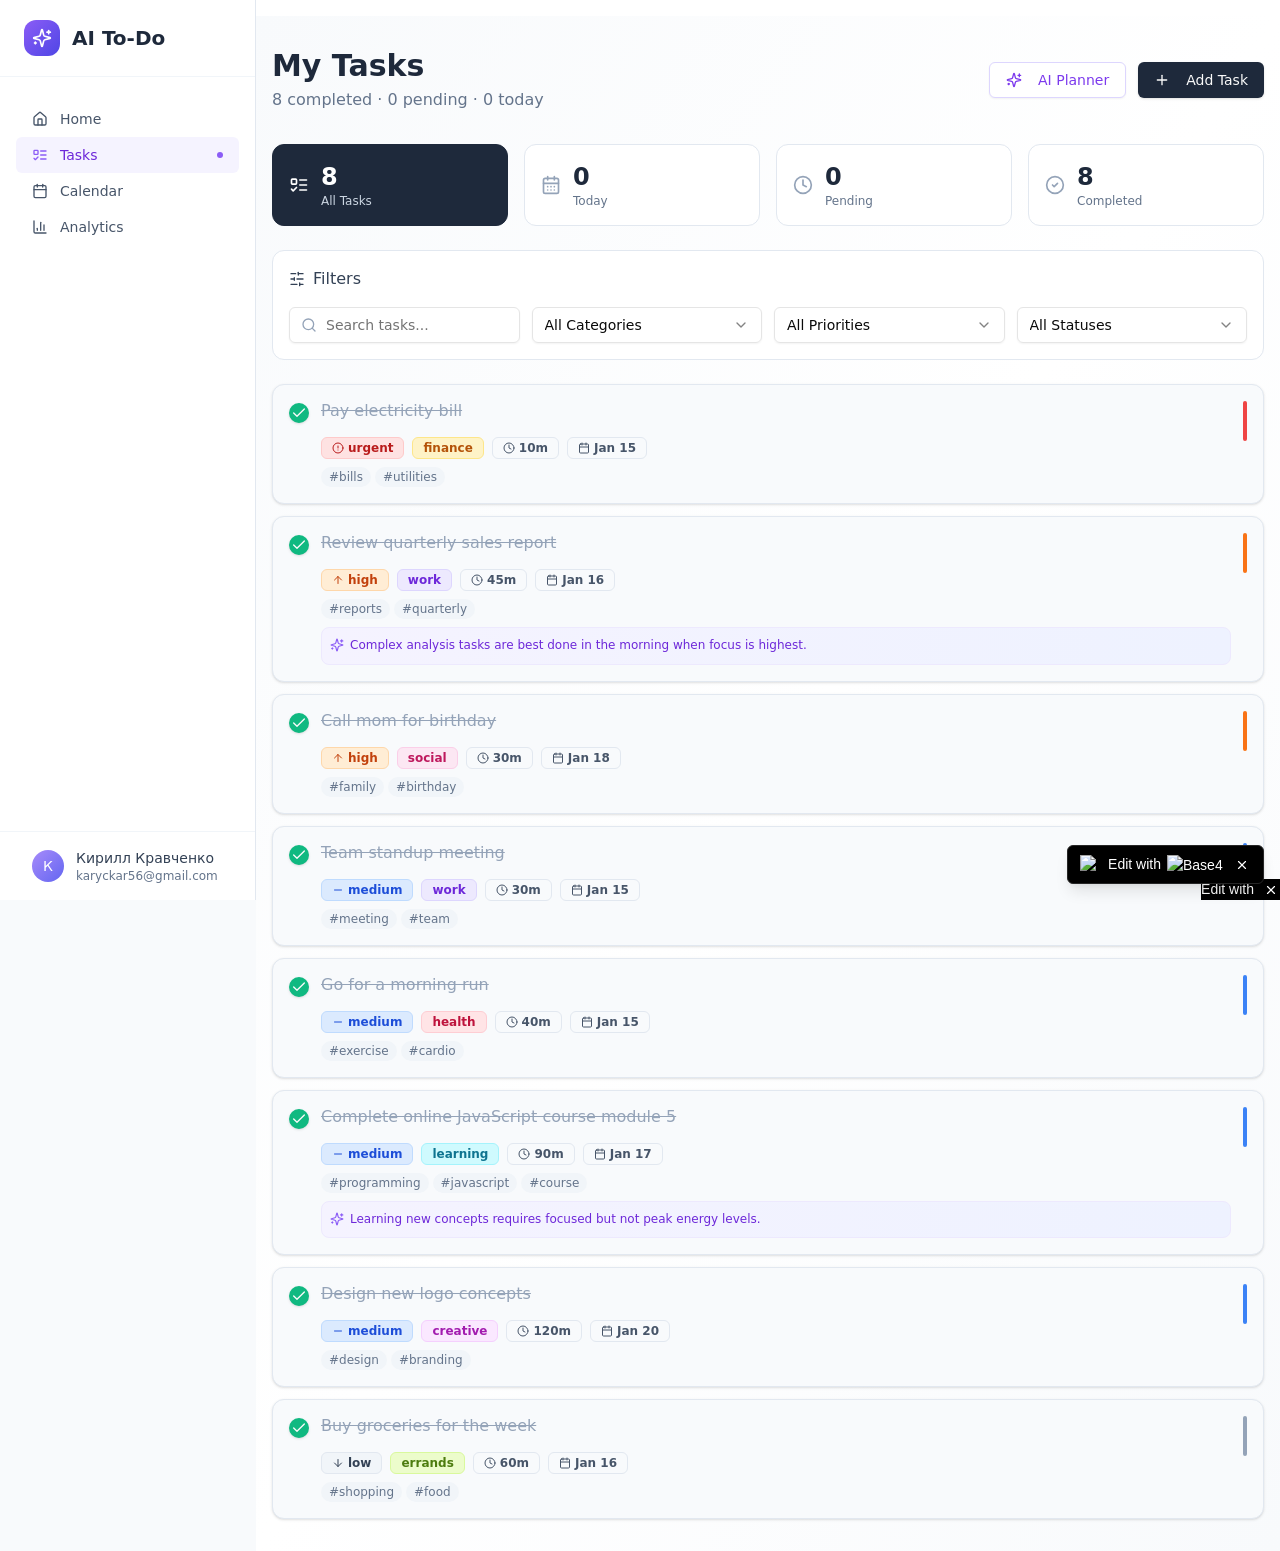
==== commit 29886a0d: "обновил" ====
--- a/index.html
+++ b/index.html
@@ -29,7 +29,7 @@
   <div id="root"><div class="min-h-screen bg-slate-50"><aside class="hidden lg:fixed lg:inset-y-0 lg:flex lg:w-64 lg:flex-col"><div class="flex flex-col flex-1 bg-white border-r border-slate-200"><div class="flex items-center gap-3 px-6 py-5 border-b border-slate-100"><div class="p-2 bg-gradient-to-br from-violet-500 to-indigo-600 rounded-xl"><svg xmlns="http://www.w3.org/2000/svg" width="24" height="24" viewBox="0 0 24 24" fill="none" stroke="currentColor" stroke-width="2" stroke-linecap="round" stroke-linejoin="round" class="lucide lucide-sparkles h-5 w-5 text-white"><path d="M9.937 15.5A2 2 0 0 0 8.5 14.063l-6.135-1.582a.5.5 0 0 1 0-.962L8.5 9.936A2 2 0 0 0 9.937 8.5l1.582-6.135a.5.5 0 0 1 .963 0L14.063 8.5A2 2 0 0 0 15.5 9.937l6.135 1.581a.5.5 0 0 1 0 .964L15.5 14.063a2 2 0 0 0-1.437 1.437l-1.582 6.135a.5.5 0 0 1-.963 0z"></path><path d="M20 3v4"></path><path d="M22 5h-4"></path><path d="M4 17v2"></path><path d="M5 18H3"></path></svg></div><span class="text-xl font-bold text-slate-800">AI To-Do</span></div><nav class="flex-1 px-4 py-6 space-y-1"><a href="https://ai-to-do-37e0c58d.base44.app/Home"><button class="inline-flex items-center whitespace-nowrap rounded-md text-sm font-medium focus-visible:outline-none focus-visible:ring-1 focus-visible:ring-ring disabled:pointer-events-none disabled:opacity-50 [&amp;_svg]:pointer-events-none [&amp;_svg]:size-4 [&amp;_svg]:shrink-0 h-9 px-4 py-2 w-full justify-start gap-3 transition-all text-slate-600 hover:bg-slate-100 hover:text-slate-800"><svg xmlns="http://www.w3.org/2000/svg" width="24" height="24" viewBox="0 0 24 24" fill="none" stroke="currentColor" stroke-width="2" stroke-linecap="round" stroke-linejoin="round" class="lucide lucide-house h-5 w-5"><path d="M15 21v-8a1 1 0 0 0-1-1h-4a1 1 0 0 0-1 1v8"></path><path d="M3 10a2 2 0 0 1 .709-1.528l7-5.999a2 2 0 0 1 2.582 0l7 5.999A2 2 0 0 1 21 10v9a2 2 0 0 1-2 2H5a2 2 0 0 1-2-2z"></path></svg>Home</button></a><a href="https://ai-to-do-37e0c58d.base44.app/Tasks"><button class="inline-flex items-center whitespace-nowrap rounded-md text-sm font-medium focus-visible:outline-none focus-visible:ring-1 focus-visible:ring-ring disabled:pointer-events-none disabled:opacity-50 [&amp;_svg]:pointer-events-none [&amp;_svg]:size-4 [&amp;_svg]:shrink-0 hover:text-accent-foreground h-9 px-4 py-2 w-full justify-start gap-3 transition-all bg-violet-50 text-violet-700 hover:bg-violet-100"><svg xmlns="http://www.w3.org/2000/svg" width="24" height="24" viewBox="0 0 24 24" fill="none" stroke="currentColor" stroke-width="2" stroke-linecap="round" stroke-linejoin="round" class="lucide lucide-list-todo h-5 w-5 text-violet-500"><rect x="3" y="5" width="6" height="6" rx="1"></rect><path d="m3 17 2 2 4-4"></path><path d="M13 6h8"></path><path d="M13 12h8"></path><path d="M13 18h8"></path></svg>Tasks<div class="ml-auto w-1.5 h-1.5 rounded-full bg-violet-500"></div></button></a><a href="https://ai-to-do-37e0c58d.base44.app/Calendar"><button class="inline-flex items-center whitespace-nowrap rounded-md text-sm font-medium focus-visible:outline-none focus-visible:ring-1 focus-visible:ring-ring disabled:pointer-events-none disabled:opacity-50 [&amp;_svg]:pointer-events-none [&amp;_svg]:size-4 [&amp;_svg]:shrink-0 h-9 px-4 py-2 w-full justify-start gap-3 transition-all text-slate-600 hover:bg-slate-100 hover:text-slate-800"><svg xmlns="http://www.w3.org/2000/svg" width="24" height="24" viewBox="0 0 24 24" fill="none" stroke="currentColor" stroke-width="2" stroke-linecap="round" stroke-linejoin="round" class="lucide lucide-calendar h-5 w-5"><path d="M8 2v4"></path><path d="M16 2v4"></path><rect width="18" height="18" x="3" y="4" rx="2"></rect><path d="M3 10h18"></path></svg>Calendar</button></a><a href="https://ai-to-do-37e0c58d.base44.app/Analytics"><button class="inline-flex items-center whitespace-nowrap rounded-md text-sm font-medium focus-visible:outline-none focus-visible:ring-1 focus-visible:ring-ring disabled:pointer-events-none disabled:opacity-50 [&amp;_svg]:pointer-events-none [&amp;_svg]:size-4 [&amp;_svg]:shrink-0 h-9 px-4 py-2 w-full justify-start gap-3 transition-all text-slate-600 hover:bg-slate-100 hover:text-slate-800"><svg xmlns="http://www.w3.org/2000/svg" width="24" height="24" viewBox="0 0 24 24" fill="none" stroke="currentColor" stroke-width="2" stroke-linecap="round" stroke-linejoin="round" class="lucide lucide-chart-column h-5 w-5"><path d="M3 3v16a2 2 0 0 0 2 2h16"></path><path d="M18 17V9"></path><path d="M13 17V5"></path><path d="M8 17v-3"></path></svg>Analytics</button></a></nav><div class="p-4 border-t border-slate-100"><button class="inline-flex items-center whitespace-nowrap rounded-md text-sm font-medium transition-colors focus-visible:outline-none focus-visible:ring-1 focus-visible:ring-ring disabled:pointer-events-none disabled:opacity-50 [&amp;_svg]:pointer-events-none [&amp;_svg]:size-4 [&amp;_svg]:shrink-0 hover:bg-accent hover:text-accent-foreground h-9 px-4 py-2 w-full justify-start gap-3 text-slate-600" type="button" id="radix-:r0:" aria-haspopup="menu" aria-expanded="false" data-state="closed"><div class="h-8 w-8 rounded-full bg-gradient-to-br from-violet-400 to-indigo-500 flex items-center justify-center text-white text-sm font-medium">К</div><div class="flex-1 text-left min-w-0"><p class="text-sm font-medium text-slate-700 truncate">Кирилл Кравченко</p><p class="text-xs text-slate-500 truncate">karyckar56@gmail.com</p></div></button></div></div></aside><div class="lg:hidden fixed top-0 inset-x-0 bg-white border-b border-slate-200 z-40"><div class="flex items-center justify-between px-4 py-3"><div class="flex items-center gap-2"><div class="p-1.5 bg-gradient-to-br from-violet-500 to-indigo-600 rounded-lg"><svg xmlns="http://www.w3.org/2000/svg" width="24" height="24" viewBox="0 0 24 24" fill="none" stroke="currentColor" stroke-width="2" stroke-linecap="round" stroke-linejoin="round" class="lucide lucide-sparkles h-4 w-4 text-white"><path d="M9.937 15.5A2 2 0 0 0 8.5 14.063l-6.135-1.582a.5.5 0 0 1 0-.962L8.5 9.936A2 2 0 0 0 9.937 8.5l1.582-6.135a.5.5 0 0 1 .963 0L14.063 8.5A2 2 0 0 0 15.5 9.937l6.135 1.581a.5.5 0 0 1 0 .964L15.5 14.063a2 2 0 0 0-1.437 1.437l-1.582 6.135a.5.5 0 0 1-.963 0z"></path><path d="M20 3v4"></path><path d="M22 5h-4"></path><path d="M4 17v2"></path><path d="M5 18H3"></path></svg></div><span class="font-bold text-slate-800">AI To-Do</span></div><button class="inline-flex items-center justify-center gap-2 whitespace-nowrap rounded-md text-sm font-medium transition-colors focus-visible:outline-none focus-visible:ring-1 focus-visible:ring-ring disabled:pointer-events-none disabled:opacity-50 [&amp;_svg]:pointer-events-none [&amp;_svg]:size-4 [&amp;_svg]:shrink-0 hover:bg-accent hover:text-accent-foreground h-9 w-9"><svg xmlns="http://www.w3.org/2000/svg" width="24" height="24" viewBox="0 0 24 24" fill="none" stroke="currentColor" stroke-width="2" stroke-linecap="round" stroke-linejoin="round" class="lucide lucide-menu h-5 w-5"><line x1="4" x2="20" y1="12" y2="12"></line><line x1="4" x2="20" y1="6" y2="6"></line><line x1="4" x2="20" y1="18" y2="18"></line></svg></button></div></div><main class="lg:pl-64 pt-14 lg:pt-0"><div class="min-h-screen bg-gradient-to-br from-slate-50 via-white to-slate-50"><div class="max-w-6xl mx-auto px-4 py-8"><div class="flex flex-col sm:flex-row sm:items-center justify-between gap-4 mb-8"><div><h1 class="text-3xl font-bold text-slate-800">My Tasks</h1><p class="text-slate-500 mt-1">8 completed · 0 pending · 0 today</p></div><div class="flex items-center gap-3"><button class="inline-flex items-center justify-center gap-2 whitespace-nowrap rounded-md text-sm font-medium transition-colors focus-visible:outline-none focus-visible:ring-1 focus-visible:ring-ring disabled:pointer-events-none disabled:opacity-50 [&amp;_svg]:pointer-events-none [&amp;_svg]:size-4 [&amp;_svg]:shrink-0 border bg-background shadow-sm hover:text-accent-foreground h-9 px-4 py-2 border-violet-200 text-violet-600 hover:bg-violet-50"><svg xmlns="http://www.w3.org/2000/svg" width="24" height="24" viewBox="0 0 24 24" fill="none" stroke="currentColor" stroke-width="2" stroke-linecap="round" stroke-linejoin="round" class="lucide lucide-sparkles h-4 w-4 mr-2"><path d="M9.937 15.5A2 2 0 0 0 8.5 14.063l-6.135-1.582a.5.5 0 0 1 0-.962L8.5 9.936A2 2 0 0 0 9.937 8.5l1.582-6.135a.5.5 0 0 1 .963 0L14.063 8.5A2 2 0 0 0 15.5 9.937l6.135 1.581a.5.5 0 0 1 0 .964L15.5 14.063a2 2 0 0 0-1.437 1.437l-1.582 6.135a.5.5 0 0 1-.963 0z"></path><path d="M20 3v4"></path><path d="M22 5h-4"></path><path d="M4 17v2"></path><path d="M5 18H3"></path></svg>AI Planner</button><button class="inline-flex items-center justify-center gap-2 whitespace-nowrap rounded-md text-sm font-medium transition-colors focus-visible:outline-none focus-visible:ring-1 focus-visible:ring-ring disabled:pointer-events-none disabled:opacity-50 [&amp;_svg]:pointer-events-none [&amp;_svg]:size-4 [&amp;_svg]:shrink-0 text-primary-foreground shadow h-9 px-4 py-2 bg-slate-800 hover:bg-slate-900"><svg xmlns="http://www.w3.org/2000/svg" width="24" height="24" viewBox="0 0 24 24" fill="none" stroke="currentColor" stroke-width="2" stroke-linecap="round" stroke-linejoin="round" class="lucide lucide-plus h-4 w-4 mr-2"><path d="M5 12h14"></path><path d="M12 5v14"></path></svg>Add Task</button></div></div><div class="grid grid-cols-2 sm:grid-cols-4 gap-4 mb-6"><button class="p-4 rounded-xl border transition-all border-slate-800 bg-slate-800 text-white" tabindex="0" style="transform: none;"><div class="flex items-center gap-3"><svg xmlns="http://www.w3.org/2000/svg" width="24" height="24" viewBox="0 0 24 24" fill="none" stroke="currentColor" stroke-width="2" stroke-linecap="round" stroke-linejoin="round" class="lucide lucide-list-todo h-5 w-5 text-white"><rect x="3" y="5" width="6" height="6" rx="1"></rect><path d="m3 17 2 2 4-4"></path><path d="M13 6h8"></path><path d="M13 12h8"></path><path d="M13 18h8"></path></svg><div class="text-left"><p class="text-2xl font-bold text-white">8</p><p class="text-xs text-slate-300">All Tasks</p></div></div></button><button class="p-4 rounded-xl border transition-all border-slate-200 bg-white hover:border-slate-300" tabindex="0" style="transform: none;"><div class="flex items-center gap-3"><svg xmlns="http://www.w3.org/2000/svg" width="24" height="24" viewBox="0 0 24 24" fill="none" stroke="currentColor" stroke-width="2" stroke-linecap="round" stroke-linejoin="round" class="lucide lucide-calendar-days h-5 w-5 text-slate-400"><path d="M8 2v4"></path><path d="M16 2v4"></path><rect width="18" height="18" x="3" y="4" rx="2"></rect><path d="M3 10h18"></path><path d="M8 14h.01"></path><path d="M12 14h.01"></path><path d="M16 14h.01"></path><path d="M8 18h.01"></path><path d="M12 18h.01"></path><path d="M16 18h.01"></path></svg><div class="text-left"><p class="text-2xl font-bold text-slate-800">0</p><p class="text-xs text-slate-500">Today</p></div></div></button><button class="p-4 rounded-xl border transition-all border-slate-200 bg-white hover:border-slate-300" tabindex="0" style="transform: none;"><div class="flex items-center gap-3"><svg xmlns="http://www.w3.org/2000/svg" width="24" height="24" viewBox="0 0 24 24" fill="none" stroke="currentColor" stroke-width="2" stroke-linecap="round" stroke-linejoin="round" class="lucide lucide-clock h-5 w-5 text-slate-400"><circle cx="12" cy="12" r="10"></circle><polyline points="12 6 12 12 16 14"></polyline></svg><div class="text-left"><p class="text-2xl font-bold text-slate-800">0</p><p class="text-xs text-slate-500">Pending</p></div></div></button><button class="p-4 rounded-xl border transition-all border-slate-200 bg-white hover:border-slate-300" tabindex="0"><div class="flex items-center gap-3"><svg xmlns="http://www.w3.org/2000/svg" width="24" height="24" viewBox="0 0 24 24" fill="none" stroke="currentColor" stroke-width="2" stroke-linecap="round" stroke-linejoin="round" class="lucide lucide-circle-check h-5 w-5 text-slate-400"><circle cx="12" cy="12" r="10"></circle><path d="m9 12 2 2 4-4"></path></svg><div class="text-left"><p class="text-2xl font-bold text-slate-800">8</p><p class="text-xs text-slate-500">Completed</p></div></div></button></div><div class="bg-white rounded-xl border border-slate-200 p-4 space-y-4"><div class="flex items-center justify-between"><div class="flex items-center gap-2 text-slate-700"><svg xmlns="http://www.w3.org/2000/svg" width="24" height="24" viewBox="0 0 24 24" fill="none" stroke="currentColor" stroke-width="2" stroke-linecap="round" stroke-linejoin="round" class="lucide lucide-sliders-horizontal h-4 w-4"><line x1="21" x2="14" y1="4" y2="4"></line><line x1="10" x2="3" y1="4" y2="4"></line><line x1="21" x2="12" y1="12" y2="12"></line><line x1="8" x2="3" y1="12" y2="12"></line><line x1="21" x2="16" y1="20" y2="20"></line><line x1="12" x2="3" y1="20" y2="20"></line><line x1="14" x2="14" y1="2" y2="6"></line><line x1="8" x2="8" y1="10" y2="14"></line><line x1="16" x2="16" y1="18" y2="22"></line></svg><span class="font-medium">Filters</span></div></div><div class="grid grid-cols-1 md:grid-cols-4 gap-3"><div class="relative"><svg xmlns="http://www.w3.org/2000/svg" width="24" height="24" viewBox="0 0 24 24" fill="none" stroke="currentColor" stroke-width="2" stroke-linecap="round" stroke-linejoin="round" class="lucide lucide-search absolute left-3 top-1/2 -translate-y-1/2 h-4 w-4 text-slate-400"><circle cx="11" cy="11" r="8"></circle><path d="m21 21-4.3-4.3"></path></svg><input class="flex h-9 w-full rounded-md border border-input bg-transparent px-3 py-1 text-base shadow-sm transition-colors file:border-0 file:bg-transparent file:text-sm file:font-medium file:text-foreground placeholder:text-muted-foreground focus-visible:outline-none focus-visible:ring-1 focus-visible:ring-ring disabled:cursor-not-allowed disabled:opacity-50 md:text-sm pl-9" placeholder="Search tasks..." value=""></div><button type="button" role="combobox" aria-controls="radix-:r1v:" aria-expanded="false" aria-autocomplete="none" dir="ltr" data-state="closed" class="flex h-9 w-full items-center justify-between whitespace-nowrap rounded-md border border-input bg-transparent px-3 py-2 text-sm shadow-sm ring-offset-background data-[placeholder]:text-muted-foreground focus:outline-none focus:ring-1 focus:ring-ring disabled:cursor-not-allowed disabled:opacity-50 [&amp;&gt;span]:line-clamp-1"><span style="pointer-events: none;">All Categories</span><svg xmlns="http://www.w3.org/2000/svg" width="24" height="24" viewBox="0 0 24 24" fill="none" stroke="currentColor" stroke-width="2" stroke-linecap="round" stroke-linejoin="round" class="lucide lucide-chevron-down h-4 w-4 opacity-50" aria-hidden="true"><path d="m6 9 6 6 6-6"></path></svg></button><button type="button" role="combobox" aria-controls="radix-:r20:" aria-expanded="false" aria-autocomplete="none" dir="ltr" data-state="closed" class="flex h-9 w-full items-center justify-between whitespace-nowrap rounded-md border border-input bg-transparent px-3 py-2 text-sm shadow-sm ring-offset-background data-[placeholder]:text-muted-foreground focus:outline-none focus:ring-1 focus:ring-ring disabled:cursor-not-allowed disabled:opacity-50 [&amp;&gt;span]:line-clamp-1"><span style="pointer-events: none;">All Priorities</span><svg xmlns="http://www.w3.org/2000/svg" width="24" height="24" viewBox="0 0 24 24" fill="none" stroke="currentColor" stroke-width="2" stroke-linecap="round" stroke-linejoin="round" class="lucide lucide-chevron-down h-4 w-4 opacity-50" aria-hidden="true"><path d="m6 9 6 6 6-6"></path></svg></button><button type="button" role="combobox" aria-controls="radix-:r21:" aria-expanded="false" aria-autocomplete="none" dir="ltr" data-state="closed" class="flex h-9 w-full items-center justify-between whitespace-nowrap rounded-md border border-input bg-transparent px-3 py-2 text-sm shadow-sm ring-offset-background data-[placeholder]:text-muted-foreground focus:outline-none focus:ring-1 focus:ring-ring disabled:cursor-not-allowed disabled:opacity-50 [&amp;&gt;span]:line-clamp-1"><span style="pointer-events: none;">All Statuses</span><svg xmlns="http://www.w3.org/2000/svg" width="24" height="24" viewBox="0 0 24 24" fill="none" stroke="currentColor" stroke-width="2" stroke-linecap="round" stroke-linejoin="round" class="lucide lucide-chevron-down h-4 w-4 opacity-50" aria-hidden="true"><path d="m6 9 6 6 6-6"></path></svg></button></div></div><div class="mt-6 space-y-3"><div style="opacity: 1; transform: none;"><div class="rounded-xl text-card-foreground shadow p-4 border transition-all duration-300 hover:shadow-lg group bg-slate-50 border-slate-200"><div class="flex items-start gap-3"><div class="pt-0.5"><button type="button" role="checkbox" aria-checked="true" data-state="checked" value="on" class="peer shrink-0 border-primary shadow focus-visible:outline-none focus-visible:ring-1 focus-visible:ring-ring disabled:cursor-not-allowed disabled:opacity-50 data-[state=checked]:text-primary-foreground h-5 w-5 rounded-full border-2 data-[state=checked]:bg-emerald-500 data-[state=checked]:border-emerald-500"><span data-state="checked" class="flex items-center justify-center text-current" style="pointer-events: none;"><svg xmlns="http://www.w3.org/2000/svg" width="24" height="24" viewBox="0 0 24 24" fill="none" stroke="currentColor" stroke-width="2" stroke-linecap="round" stroke-linejoin="round" class="lucide lucide-check h-4 w-4"><path d="M20 6 9 17l-5-5"></path></svg></span></button></div><div class="flex-1 min-w-0"><div class="flex items-start justify-between gap-2"><h3 class="font-medium leading-tight line-through text-slate-400">Pay electricity bill</h3><div class="flex items-center gap-1 opacity-0 group-hover:opacity-100 transition-opacity"><button class="inline-flex items-center justify-center gap-2 whitespace-nowrap rounded-md text-sm font-medium transition-colors focus-visible:outline-none focus-visible:ring-1 focus-visible:ring-ring disabled:pointer-events-none disabled:opacity-50 [&amp;_svg]:pointer-events-none [&amp;_svg]:size-4 [&amp;_svg]:shrink-0 hover:bg-accent h-7 w-7 text-slate-400 hover:text-slate-600"><svg xmlns="http://www.w3.org/2000/svg" width="24" height="24" viewBox="0 0 24 24" fill="none" stroke="currentColor" stroke-width="2" stroke-linecap="round" stroke-linejoin="round" class="lucide lucide-pencil h-3.5 w-3.5"><path d="M21.174 6.812a1 1 0 0 0-3.986-3.987L3.842 16.174a2 2 0 0 0-.5.83l-1.321 4.352a.5.5 0 0 0 .623.622l4.353-1.32a2 2 0 0 0 .83-.497z"></path><path d="m15 5 4 4"></path></svg></button><button class="inline-flex items-center justify-center gap-2 whitespace-nowrap rounded-md text-sm font-medium transition-colors focus-visible:outline-none focus-visible:ring-1 focus-visible:ring-ring disabled:pointer-events-none disabled:opacity-50 [&amp;_svg]:pointer-events-none [&amp;_svg]:size-4 [&amp;_svg]:shrink-0 hover:bg-accent h-7 w-7 text-slate-400 hover:text-red-500"><svg xmlns="http://www.w3.org/2000/svg" width="24" height="24" viewBox="0 0 24 24" fill="none" stroke="currentColor" stroke-width="2" stroke-linecap="round" stroke-linejoin="round" class="lucide lucide-trash2 h-3.5 w-3.5"><path d="M3 6h18"></path><path d="M19 6v14c0 1-1 2-2 2H7c-1 0-2-1-2-2V6"></path><path d="M8 6V4c0-1 1-2 2-2h4c1 0 2 1 2 2v2"></path><line x1="10" x2="10" y1="11" y2="17"></line><line x1="14" x2="14" y1="11" y2="17"></line></svg></button></div></div><div class="flex flex-wrap items-center gap-2 mt-2"><div class="inline-flex items-center rounded-md px-2.5 py-0.5 font-semibold transition-colors focus:outline-none focus:ring-2 focus:ring-ring focus:ring-offset-2 text-xs border bg-red-100 text-red-700 border-red-200"><svg xmlns="http://www.w3.org/2000/svg" width="24" height="24" viewBox="0 0 24 24" fill="none" stroke="currentColor" stroke-width="2" stroke-linecap="round" stroke-linejoin="round" class="lucide lucide-circle-alert h-3 w-3 mr-1"><circle cx="12" cy="12" r="10"></circle><line x1="12" x2="12" y1="8" y2="12"></line><line x1="12" x2="12.01" y1="16" y2="16"></line></svg>urgent</div><div class="inline-flex items-center rounded-md px-2.5 py-0.5 font-semibold transition-colors focus:outline-none focus:ring-2 focus:ring-ring focus:ring-offset-2 text-xs border bg-amber-100 text-amber-700 border-amber-200">finance</div><div class="inline-flex items-center rounded-md px-2.5 py-0.5 font-semibold transition-colors focus:outline-none focus:ring-2 focus:ring-ring focus:ring-offset-2 text-xs border border-slate-200 text-slate-600"><svg xmlns="http://www.w3.org/2000/svg" width="24" height="24" viewBox="0 0 24 24" fill="none" stroke="currentColor" stroke-width="2" stroke-linecap="round" stroke-linejoin="round" class="lucide lucide-clock h-3 w-3 mr-1"><circle cx="12" cy="12" r="10"></circle><polyline points="12 6 12 12 16 14"></polyline></svg>10m</div><div class="inline-flex items-center rounded-md px-2.5 py-0.5 font-semibold transition-colors focus:outline-none focus:ring-2 focus:ring-ring focus:ring-offset-2 text-xs border border-slate-200 text-slate-600"><svg xmlns="http://www.w3.org/2000/svg" width="24" height="24" viewBox="0 0 24 24" fill="none" stroke="currentColor" stroke-width="2" stroke-linecap="round" stroke-linejoin="round" class="lucide lucide-calendar h-3 w-3 mr-1"><path d="M8 2v4"></path><path d="M16 2v4"></path><rect width="18" height="18" x="3" y="4" rx="2"></rect><path d="M3 10h18"></path></svg>Jan 15</div></div><div class="flex flex-wrap gap-1 mt-2"><span class="text-xs text-slate-500 bg-slate-100 px-2 py-0.5 rounded-full">#bills</span><span class="text-xs text-slate-500 bg-slate-100 px-2 py-0.5 rounded-full">#utilities</span></div></div><div class="w-1 h-full min-h-[40px] rounded-full bg-red-500"></div></div></div></div><div style="opacity: 1; transform: none;"><div class="rounded-xl text-card-foreground shadow p-4 border transition-all duration-300 hover:shadow-lg group bg-slate-50 border-slate-200"><div class="flex items-start gap-3"><div class="pt-0.5"><button type="button" role="checkbox" aria-checked="true" data-state="checked" value="on" class="peer shrink-0 border-primary shadow focus-visible:outline-none focus-visible:ring-1 focus-visible:ring-ring disabled:cursor-not-allowed disabled:opacity-50 data-[state=checked]:text-primary-foreground h-5 w-5 rounded-full border-2 data-[state=checked]:bg-emerald-500 data-[state=checked]:border-emerald-500"><span data-state="checked" class="flex items-center justify-center text-current" style="pointer-events: none;"><svg xmlns="http://www.w3.org/2000/svg" width="24" height="24" viewBox="0 0 24 24" fill="none" stroke="currentColor" stroke-width="2" stroke-linecap="round" stroke-linejoin="round" class="lucide lucide-check h-4 w-4"><path d="M20 6 9 17l-5-5"></path></svg></span></button></div><div class="flex-1 min-w-0"><div class="flex items-start justify-between gap-2"><h3 class="font-medium leading-tight line-through text-slate-400">Review quarterly sales report</h3><div class="flex items-center gap-1 opacity-0 group-hover:opacity-100 transition-opacity"><button class="inline-flex items-center justify-center gap-2 whitespace-nowrap rounded-md text-sm font-medium transition-colors focus-visible:outline-none focus-visible:ring-1 focus-visible:ring-ring disabled:pointer-events-none disabled:opacity-50 [&amp;_svg]:pointer-events-none [&amp;_svg]:size-4 [&amp;_svg]:shrink-0 hover:bg-accent h-7 w-7 text-slate-400 hover:text-slate-600"><svg xmlns="http://www.w3.org/2000/svg" width="24" height="24" viewBox="0 0 24 24" fill="none" stroke="currentColor" stroke-width="2" stroke-linecap="round" stroke-linejoin="round" class="lucide lucide-pencil h-3.5 w-3.5"><path d="M21.174 6.812a1 1 0 0 0-3.986-3.987L3.842 16.174a2 2 0 0 0-.5.83l-1.321 4.352a.5.5 0 0 0 .623.622l4.353-1.32a2 2 0 0 0 .83-.497z"></path><path d="m15 5 4 4"></path></svg></button><button class="inline-flex items-center justify-center gap-2 whitespace-nowrap rounded-md text-sm font-medium transition-colors focus-visible:outline-none focus-visible:ring-1 focus-visible:ring-ring disabled:pointer-events-none disabled:opacity-50 [&amp;_svg]:pointer-events-none [&amp;_svg]:size-4 [&amp;_svg]:shrink-0 hover:bg-accent h-7 w-7 text-slate-400 hover:text-red-500"><svg xmlns="http://www.w3.org/2000/svg" width="24" height="24" viewBox="0 0 24 24" fill="none" stroke="currentColor" stroke-width="2" stroke-linecap="round" stroke-linejoin="round" class="lucide lucide-trash2 h-3.5 w-3.5"><path d="M3 6h18"></path><path d="M19 6v14c0 1-1 2-2 2H7c-1 0-2-1-2-2V6"></path><path d="M8 6V4c0-1 1-2 2-2h4c1 0 2 1 2 2v2"></path><line x1="10" x2="10" y1="11" y2="17"></line><line x1="14" x2="14" y1="11" y2="17"></line></svg></button></div></div><div class="flex flex-wrap items-center gap-2 mt-2"><div class="inline-flex items-center rounded-md px-2.5 py-0.5 font-semibold transition-colors focus:outline-none focus:ring-2 focus:ring-ring focus:ring-offset-2 text-xs border bg-orange-100 text-orange-700 border-orange-200"><svg xmlns="http://www.w3.org/2000/svg" width="24" height="24" viewBox="0 0 24 24" fill="none" stroke="currentColor" stroke-width="2" stroke-linecap="round" stroke-linejoin="round" class="lucide lucide-arrow-up h-3 w-3 mr-1"><path d="m5 12 7-7 7 7"></path><path d="M12 19V5"></path></svg>high</div><div class="inline-flex items-center rounded-md px-2.5 py-0.5 font-semibold transition-colors focus:outline-none focus:ring-2 focus:ring-ring focus:ring-offset-2 text-xs border bg-violet-100 text-violet-700 border-violet-200">work</div><div class="inline-flex items-center rounded-md px-2.5 py-0.5 font-semibold transition-colors focus:outline-none focus:ring-2 focus:ring-ring focus:ring-offset-2 text-xs border border-slate-200 text-slate-600"><svg xmlns="http://www.w3.org/2000/svg" width="24" height="24" viewBox="0 0 24 24" fill="none" stroke="currentColor" stroke-width="2" stroke-linecap="round" stroke-linejoin="round" class="lucide lucide-clock h-3 w-3 mr-1"><circle cx="12" cy="12" r="10"></circle><polyline points="12 6 12 12 16 14"></polyline></svg>45m</div><div class="inline-flex items-center rounded-md px-2.5 py-0.5 font-semibold transition-colors focus:outline-none focus:ring-2 focus:ring-ring focus:ring-offset-2 text-xs border border-slate-200 text-slate-600"><svg xmlns="http://www.w3.org/2000/svg" width="24" height="24" viewBox="0 0 24 24" fill="none" stroke="currentColor" stroke-width="2" stroke-linecap="round" stroke-linejoin="round" class="lucide lucide-calendar h-3 w-3 mr-1"><path d="M8 2v4"></path><path d="M16 2v4"></path><rect width="18" height="18" x="3" y="4" rx="2"></rect><path d="M3 10h18"></path></svg>Jan 16</div></div><div class="flex flex-wrap gap-1 mt-2"><span class="text-xs text-slate-500 bg-slate-100 px-2 py-0.5 rounded-full">#reports</span><span class="text-xs text-slate-500 bg-slate-100 px-2 py-0.5 rounded-full">#quarterly</span></div><div class="mt-2 p-2 bg-gradient-to-r from-violet-50 to-indigo-50 rounded-lg border border-violet-100"><div class="flex items-start gap-1.5"><svg xmlns="http://www.w3.org/2000/svg" width="24" height="24" viewBox="0 0 24 24" fill="none" stroke="currentColor" stroke-width="2" stroke-linecap="round" stroke-linejoin="round" class="lucide lucide-sparkles h-3.5 w-3.5 text-violet-500 mt-0.5 flex-shrink-0"><path d="M9.937 15.5A2 2 0 0 0 8.5 14.063l-6.135-1.582a.5.5 0 0 1 0-.962L8.5 9.936A2 2 0 0 0 9.937 8.5l1.582-6.135a.5.5 0 0 1 .963 0L14.063 8.5A2 2 0 0 0 15.5 9.937l6.135 1.581a.5.5 0 0 1 0 .964L15.5 14.063a2 2 0 0 0-1.437 1.437l-1.582 6.135a.5.5 0 0 1-.963 0z"></path><path d="M20 3v4"></path><path d="M22 5h-4"></path><path d="M4 17v2"></path><path d="M5 18H3"></path></svg><p class="text-xs text-violet-700 leading-relaxed">Complex analysis tasks are best done in the morning when focus is highest.</p></div></div></div><div class="w-1 h-full min-h-[40px] rounded-full bg-orange-500"></div></div></div></div><div style="opacity: 1; transform: none;"><div class="rounded-xl text-card-foreground shadow p-4 border transition-all duration-300 hover:shadow-lg group bg-slate-50 border-slate-200"><div class="flex items-start gap-3"><div class="pt-0.5"><button type="button" role="checkbox" aria-checked="true" data-state="checked" value="on" class="peer shrink-0 border-primary shadow focus-visible:outline-none focus-visible:ring-1 focus-visible:ring-ring disabled:cursor-not-allowed disabled:opacity-50 data-[state=checked]:text-primary-foreground h-5 w-5 rounded-full border-2 data-[state=checked]:bg-emerald-500 data-[state=checked]:border-emerald-500"><span data-state="checked" class="flex items-center justify-center text-current" style="pointer-events: none;"><svg xmlns="http://www.w3.org/2000/svg" width="24" height="24" viewBox="0 0 24 24" fill="none" stroke="currentColor" stroke-width="2" stroke-linecap="round" stroke-linejoin="round" class="lucide lucide-check h-4 w-4"><path d="M20 6 9 17l-5-5"></path></svg></span></button></div><div class="flex-1 min-w-0"><div class="flex items-start justify-between gap-2"><h3 class="font-medium leading-tight line-through text-slate-400">Call mom for birthday</h3><div class="flex items-center gap-1 opacity-0 group-hover:opacity-100 transition-opacity"><button class="inline-flex items-center justify-center gap-2 whitespace-nowrap rounded-md text-sm font-medium transition-colors focus-visible:outline-none focus-visible:ring-1 focus-visible:ring-ring disabled:pointer-events-none disabled:opacity-50 [&amp;_svg]:pointer-events-none [&amp;_svg]:size-4 [&amp;_svg]:shrink-0 hover:bg-accent h-7 w-7 text-slate-400 hover:text-slate-600"><svg xmlns="http://www.w3.org/2000/svg" width="24" height="24" viewBox="0 0 24 24" fill="none" stroke="currentColor" stroke-width="2" stroke-linecap="round" stroke-linejoin="round" class="lucide lucide-pencil h-3.5 w-3.5"><path d="M21.174 6.812a1 1 0 0 0-3.986-3.987L3.842 16.174a2 2 0 0 0-.5.83l-1.321 4.352a.5.5 0 0 0 .623.622l4.353-1.32a2 2 0 0 0 .83-.497z"></path><path d="m15 5 4 4"></path></svg></button><button class="inline-flex items-center justify-center gap-2 whitespace-nowrap rounded-md text-sm font-medium transition-colors focus-visible:outline-none focus-visible:ring-1 focus-visible:ring-ring disabled:pointer-events-none disabled:opacity-50 [&amp;_svg]:pointer-events-none [&amp;_svg]:size-4 [&amp;_svg]:shrink-0 hover:bg-accent h-7 w-7 text-slate-400 hover:text-red-500"><svg xmlns="http://www.w3.org/2000/svg" width="24" height="24" viewBox="0 0 24 24" fill="none" stroke="currentColor" stroke-width="2" stroke-linecap="round" stroke-linejoin="round" class="lucide lucide-trash2 h-3.5 w-3.5"><path d="M3 6h18"></path><path d="M19 6v14c0 1-1 2-2 2H7c-1 0-2-1-2-2V6"></path><path d="M8 6V4c0-1 1-2 2-2h4c1 0 2 1 2 2v2"></path><line x1="10" x2="10" y1="11" y2="17"></line><line x1="14" x2="14" y1="11" y2="17"></line></svg></button></div></div><div class="flex flex-wrap items-center gap-2 mt-2"><div class="inline-flex items-center rounded-md px-2.5 py-0.5 font-semibold transition-colors focus:outline-none focus:ring-2 focus:ring-ring focus:ring-offset-2 text-xs border bg-orange-100 text-orange-700 border-orange-200"><svg xmlns="http://www.w3.org/2000/svg" width="24" height="24" viewBox="0 0 24 24" fill="none" stroke="currentColor" stroke-width="2" stroke-linecap="round" stroke-linejoin="round" class="lucide lucide-arrow-up h-3 w-3 mr-1"><path d="m5 12 7-7 7 7"></path><path d="M12 19V5"></path></svg>high</div><div class="inline-flex items-center rounded-md px-2.5 py-0.5 font-semibold transition-colors focus:outline-none focus:ring-2 focus:ring-ring focus:ring-offset-2 text-xs border bg-pink-100 text-pink-700 border-pink-200">social</div><div class="inline-flex items-center rounded-md px-2.5 py-0.5 font-semibold transition-colors focus:outline-none focus:ring-2 focus:ring-ring focus:ring-offset-2 text-xs border border-slate-200 text-slate-600"><svg xmlns="http://www.w3.org/2000/svg" width="24" height="24" viewBox="0 0 24 24" fill="none" stroke="currentColor" stroke-width="2" stroke-linecap="round" stroke-linejoin="round" class="lucide lucide-clock h-3 w-3 mr-1"><circle cx="12" cy="12" r="10"></circle><polyline points="12 6 12 12 16 14"></polyline></svg>30m</div><div class="inline-flex items-center rounded-md px-2.5 py-0.5 font-semibold transition-colors focus:outline-none focus:ring-2 focus:ring-ring focus:ring-offset-2 text-xs border border-slate-200 text-slate-600"><svg xmlns="http://www.w3.org/2000/svg" width="24" height="24" viewBox="0 0 24 24" fill="none" stroke="currentColor" stroke-width="2" stroke-linecap="round" stroke-linejoin="round" class="lucide lucide-calendar h-3 w-3 mr-1"><path d="M8 2v4"></path><path d="M16 2v4"></path><rect width="18" height="18" x="3" y="4" rx="2"></rect><path d="M3 10h18"></path></svg>Jan 18</div></div><div class="flex flex-wrap gap-1 mt-2"><span class="text-xs text-slate-500 bg-slate-100 px-2 py-0.5 rounded-full">#family</span><span class="text-xs text-slate-500 bg-slate-100 px-2 py-0.5 rounded-full">#birthday</span></div></div><div class="w-1 h-full min-h-[40px] rounded-full bg-orange-500"></div></div></div></div><div style="opacity: 1; transform: none;"><div class="rounded-xl text-card-foreground shadow p-4 border transition-all duration-300 hover:shadow-lg group bg-slate-50 border-slate-200"><div class="flex items-start gap-3"><div class="pt-0.5"><button type="button" role="checkbox" aria-checked="true" data-state="checked" value="on" class="peer shrink-0 border-primary shadow focus-visible:outline-none focus-visible:ring-1 focus-visible:ring-ring disabled:cursor-not-allowed disabled:opacity-50 data-[state=checked]:text-primary-foreground h-5 w-5 rounded-full border-2 data-[state=checked]:bg-emerald-500 data-[state=checked]:border-emerald-500"><span data-state="checked" class="flex items-center justify-center text-current" style="pointer-events: none;"><svg xmlns="http://www.w3.org/2000/svg" width="24" height="24" viewBox="0 0 24 24" fill="none" stroke="currentColor" stroke-width="2" stroke-linecap="round" stroke-linejoin="round" class="lucide lucide-check h-4 w-4"><path d="M20 6 9 17l-5-5"></path></svg></span></button></div><div class="flex-1 min-w-0"><div class="flex items-start justify-between gap-2"><h3 class="font-medium leading-tight line-through text-slate-400">Team standup meeting</h3><div class="flex items-center gap-1 opacity-0 group-hover:opacity-100 transition-opacity"><button class="inline-flex items-center justify-center gap-2 whitespace-nowrap rounded-md text-sm font-medium transition-colors focus-visible:outline-none focus-visible:ring-1 focus-visible:ring-ring disabled:pointer-events-none disabled:opacity-50 [&amp;_svg]:pointer-events-none [&amp;_svg]:size-4 [&amp;_svg]:shrink-0 hover:bg-accent h-7 w-7 text-slate-400 hover:text-slate-600"><svg xmlns="http://www.w3.org/2000/svg" width="24" height="24" viewBox="0 0 24 24" fill="none" stroke="currentColor" stroke-width="2" stroke-linecap="round" stroke-linejoin="round" class="lucide lucide-pencil h-3.5 w-3.5"><path d="M21.174 6.812a1 1 0 0 0-3.986-3.987L3.842 16.174a2 2 0 0 0-.5.83l-1.321 4.352a.5.5 0 0 0 .623.622l4.353-1.32a2 2 0 0 0 .83-.497z"></path><path d="m15 5 4 4"></path></svg></button><button class="inline-flex items-center justify-center gap-2 whitespace-nowrap rounded-md text-sm font-medium transition-colors focus-visible:outline-none focus-visible:ring-1 focus-visible:ring-ring disabled:pointer-events-none disabled:opacity-50 [&amp;_svg]:pointer-events-none [&amp;_svg]:size-4 [&amp;_svg]:shrink-0 hover:bg-accent h-7 w-7 text-slate-400 hover:text-red-500"><svg xmlns="http://www.w3.org/2000/svg" width="24" height="24" viewBox="0 0 24 24" fill="none" stroke="currentColor" stroke-width="2" stroke-linecap="round" stroke-linejoin="round" class="lucide lucide-trash2 h-3.5 w-3.5"><path d="M3 6h18"></path><path d="M19 6v14c0 1-1 2-2 2H7c-1 0-2-1-2-2V6"></path><path d="M8 6V4c0-1 1-2 2-2h4c1 0 2 1 2 2v2"></path><line x1="10" x2="10" y1="11" y2="17"></line><line x1="14" x2="14" y1="11" y2="17"></line></svg></button></div></div><div class="flex flex-wrap items-center gap-2 mt-2"><div class="inline-flex items-center rounded-md px-2.5 py-0.5 font-semibold transition-colors focus:outline-none focus:ring-2 focus:ring-ring focus:ring-offset-2 text-xs border bg-blue-100 text-blue-700 border-blue-200"><svg xmlns="http://www.w3.org/2000/svg" width="24" height="24" viewBox="0 0 24 24" fill="none" stroke="currentColor" stroke-width="2" stroke-linecap="round" stroke-linejoin="round" class="lucide lucide-minus h-3 w-3 mr-1"><path d="M5 12h14"></path></svg>medium</div><div class="inline-flex items-center rounded-md px-2.5 py-0.5 font-semibold transition-colors focus:outline-none focus:ring-2 focus:ring-ring focus:ring-offset-2 text-xs border bg-violet-100 text-violet-700 border-violet-200">work</div><div class="inline-flex items-center rounded-md px-2.5 py-0.5 font-semibold transition-colors focus:outline-none focus:ring-2 focus:ring-ring focus:ring-offset-2 text-xs border border-slate-200 text-slate-600"><svg xmlns="http://www.w3.org/2000/svg" width="24" height="24" viewBox="0 0 24 24" fill="none" stroke="currentColor" stroke-width="2" stroke-linecap="round" stroke-linejoin="round" class="lucide lucide-clock h-3 w-3 mr-1"><circle cx="12" cy="12" r="10"></circle><polyline points="12 6 12 12 16 14"></polyline></svg>30m</div><div class="inline-flex items-center rounded-md px-2.5 py-0.5 font-semibold transition-colors focus:outline-none focus:ring-2 focus:ring-ring focus:ring-offset-2 text-xs border border-slate-200 text-slate-600"><svg xmlns="http://www.w3.org/2000/svg" width="24" height="24" viewBox="0 0 24 24" fill="none" stroke="currentColor" stroke-width="2" stroke-linecap="round" stroke-linejoin="round" class="lucide lucide-calendar h-3 w-3 mr-1"><path d="M8 2v4"></path><path d="M16 2v4"></path><rect width="18" height="18" x="3" y="4" rx="2"></rect><path d="M3 10h18"></path></svg>Jan 15</div></div><div class="flex flex-wrap gap-1 mt-2"><span class="text-xs text-slate-500 bg-slate-100 px-2 py-0.5 rounded-full">#meeting</span><span class="text-xs text-slate-500 bg-slate-100 px-2 py-0.5 rounded-full">#team</span></div></div><div class="w-1 h-full min-h-[40px] rounded-full bg-blue-500"></div></div></div></div><div style="opacity: 1; transform: none;"><div class="rounded-xl text-card-foreground shadow p-4 border transition-all duration-300 hover:shadow-lg group bg-slate-50 border-slate-200"><div class="flex items-start gap-3"><div class="pt-0.5"><button type="button" role="checkbox" aria-checked="true" data-state="checked" value="on" class="peer shrink-0 border-primary shadow focus-visible:outline-none focus-visible:ring-1 focus-visible:ring-ring disabled:cursor-not-allowed disabled:opacity-50 data-[state=checked]:text-primary-foreground h-5 w-5 rounded-full border-2 data-[state=checked]:bg-emerald-500 data-[state=checked]:border-emerald-500"><span data-state="checked" class="flex items-center justify-center text-current" style="pointer-events: none;"><svg xmlns="http://www.w3.org/2000/svg" width="24" height="24" viewBox="0 0 24 24" fill="none" stroke="currentColor" stroke-width="2" stroke-linecap="round" stroke-linejoin="round" class="lucide lucide-check h-4 w-4"><path d="M20 6 9 17l-5-5"></path></svg></span></button></div><div class="flex-1 min-w-0"><div class="flex items-start justify-between gap-2"><h3 class="font-medium leading-tight line-through text-slate-400">Go for a morning run</h3><div class="flex items-center gap-1 opacity-0 group-hover:opacity-100 transition-opacity"><button class="inline-flex items-center justify-center gap-2 whitespace-nowrap rounded-md text-sm font-medium transition-colors focus-visible:outline-none focus-visible:ring-1 focus-visible:ring-ring disabled:pointer-events-none disabled:opacity-50 [&amp;_svg]:pointer-events-none [&amp;_svg]:size-4 [&amp;_svg]:shrink-0 hover:bg-accent h-7 w-7 text-slate-400 hover:text-slate-600"><svg xmlns="http://www.w3.org/2000/svg" width="24" height="24" viewBox="0 0 24 24" fill="none" stroke="currentColor" stroke-width="2" stroke-linecap="round" stroke-linejoin="round" class="lucide lucide-pencil h-3.5 w-3.5"><path d="M21.174 6.812a1 1 0 0 0-3.986-3.987L3.842 16.174a2 2 0 0 0-.5.83l-1.321 4.352a.5.5 0 0 0 .623.622l4.353-1.32a2 2 0 0 0 .83-.497z"></path><path d="m15 5 4 4"></path></svg></button><button class="inline-flex items-center justify-center gap-2 whitespace-nowrap rounded-md text-sm font-medium transition-colors focus-visible:outline-none focus-visible:ring-1 focus-visible:ring-ring disabled:pointer-events-none disabled:opacity-50 [&amp;_svg]:pointer-events-none [&amp;_svg]:size-4 [&amp;_svg]:shrink-0 hover:bg-accent h-7 w-7 text-slate-400 hover:text-red-500"><svg xmlns="http://www.w3.org/2000/svg" width="24" height="24" viewBox="0 0 24 24" fill="none" stroke="currentColor" stroke-width="2" stroke-linecap="round" stroke-linejoin="round" class="lucide lucide-trash2 h-3.5 w-3.5"><path d="M3 6h18"></path><path d="M19 6v14c0 1-1 2-2 2H7c-1 0-2-1-2-2V6"></path><path d="M8 6V4c0-1 1-2 2-2h4c1 0 2 1 2 2v2"></path><line x1="10" x2="10" y1="11" y2="17"></line><line x1="14" x2="14" y1="11" y2="17"></line></svg></button></div></div><div class="flex flex-wrap items-center gap-2 mt-2"><div class="inline-flex items-center rounded-md px-2.5 py-0.5 font-semibold transition-colors focus:outline-none focus:ring-2 focus:ring-ring focus:ring-offset-2 text-xs border bg-blue-100 text-blue-700 border-blue-200"><svg xmlns="http://www.w3.org/2000/svg" width="24" height="24" viewBox="0 0 24 24" fill="none" stroke="currentColor" stroke-width="2" stroke-linecap="round" stroke-linejoin="round" class="lucide lucide-minus h-3 w-3 mr-1"><path d="M5 12h14"></path></svg>medium</div><div class="inline-flex items-center rounded-md px-2.5 py-0.5 font-semibold transition-colors focus:outline-none focus:ring-2 focus:ring-ring focus:ring-offset-2 text-xs border bg-rose-100 text-rose-700 border-rose-200">health</div><div class="inline-flex items-center rounded-md px-2.5 py-0.5 font-semibold transition-colors focus:outline-none focus:ring-2 focus:ring-ring focus:ring-offset-2 text-xs border border-slate-200 text-slate-600"><svg xmlns="http://www.w3.org/2000/svg" width="24" height="24" viewBox="0 0 24 24" fill="none" stroke="currentColor" stroke-width="2" stroke-linecap="round" stroke-linejoin="round" class="lucide lucide-clock h-3 w-3 mr-1"><circle cx="12" cy="12" r="10"></circle><polyline points="12 6 12 12 16 14"></polyline></svg>40m</div><div class="inline-flex items-center rounded-md px-2.5 py-0.5 font-semibold transition-colors focus:outline-none focus:ring-2 focus:ring-ring focus:ring-offset-2 text-xs border border-slate-200 text-slate-600"><svg xmlns="http://www.w3.org/2000/svg" width="24" height="24" viewBox="0 0 24 24" fill="none" stroke="currentColor" stroke-width="2" stroke-linecap="round" stroke-linejoin="round" class="lucide lucide-calendar h-3 w-3 mr-1"><path d="M8 2v4"></path><path d="M16 2v4"></path><rect width="18" height="18" x="3" y="4" rx="2"></rect><path d="M3 10h18"></path></svg>Jan 15</div></div><div class="flex flex-wrap gap-1 mt-2"><span class="text-xs text-slate-500 bg-slate-100 px-2 py-0.5 rounded-full">#exercise</span><span class="text-xs text-slate-500 bg-slate-100 px-2 py-0.5 rounded-full">#cardio</span></div></div><div class="w-1 h-full min-h-[40px] rounded-full bg-blue-500"></div></div></div></div><div style="opacity: 1; transform: none;"><div class="rounded-xl text-card-foreground shadow p-4 border transition-all duration-300 hover:shadow-lg group bg-slate-50 border-slate-200"><div class="flex items-start gap-3"><div class="pt-0.5"><button type="button" role="checkbox" aria-checked="true" data-state="checked" value="on" class="peer shrink-0 border-primary shadow focus-visible:outline-none focus-visible:ring-1 focus-visible:ring-ring disabled:cursor-not-allowed disabled:opacity-50 data-[state=checked]:text-primary-foreground h-5 w-5 rounded-full border-2 data-[state=checked]:bg-emerald-500 data-[state=checked]:border-emerald-500"><span data-state="checked" class="flex items-center justify-center text-current" style="pointer-events: none;"><svg xmlns="http://www.w3.org/2000/svg" width="24" height="24" viewBox="0 0 24 24" fill="none" stroke="currentColor" stroke-width="2" stroke-linecap="round" stroke-linejoin="round" class="lucide lucide-check h-4 w-4"><path d="M20 6 9 17l-5-5"></path></svg></span></button></div><div class="flex-1 min-w-0"><div class="flex items-start justify-between gap-2"><h3 class="font-medium leading-tight line-through text-slate-400">Complete online JavaScript course module 5</h3><div class="flex items-center gap-1 opacity-0 group-hover:opacity-100 transition-opacity"><button class="inline-flex items-center justify-center gap-2 whitespace-nowrap rounded-md text-sm font-medium transition-colors focus-visible:outline-none focus-visible:ring-1 focus-visible:ring-ring disabled:pointer-events-none disabled:opacity-50 [&amp;_svg]:pointer-events-none [&amp;_svg]:size-4 [&amp;_svg]:shrink-0 hover:bg-accent h-7 w-7 text-slate-400 hover:text-slate-600"><svg xmlns="http://www.w3.org/2000/svg" width="24" height="24" viewBox="0 0 24 24" fill="none" stroke="currentColor" stroke-width="2" stroke-linecap="round" stroke-linejoin="round" class="lucide lucide-pencil h-3.5 w-3.5"><path d="M21.174 6.812a1 1 0 0 0-3.986-3.987L3.842 16.174a2 2 0 0 0-.5.83l-1.321 4.352a.5.5 0 0 0 .623.622l4.353-1.32a2 2 0 0 0 .83-.497z"></path><path d="m15 5 4 4"></path></svg></button><button class="inline-flex items-center justify-center gap-2 whitespace-nowrap rounded-md text-sm font-medium transition-colors focus-visible:outline-none focus-visible:ring-1 focus-visible:ring-ring disabled:pointer-events-none disabled:opacity-50 [&amp;_svg]:pointer-events-none [&amp;_svg]:size-4 [&amp;_svg]:shrink-0 hover:bg-accent h-7 w-7 text-slate-400 hover:text-red-500"><svg xmlns="http://www.w3.org/2000/svg" width="24" height="24" viewBox="0 0 24 24" fill="none" stroke="currentColor" stroke-width="2" stroke-linecap="round" stroke-linejoin="round" class="lucide lucide-trash2 h-3.5 w-3.5"><path d="M3 6h18"></path><path d="M19 6v14c0 1-1 2-2 2H7c-1 0-2-1-2-2V6"></path><path d="M8 6V4c0-1 1-2 2-2h4c1 0 2 1 2 2v2"></path><line x1="10" x2="10" y1="11" y2="17"></line><line x1="14" x2="14" y1="11" y2="17"></line></svg></button></div></div><div class="flex flex-wrap items-center gap-2 mt-2"><div class="inline-flex items-center rounded-md px-2.5 py-0.5 font-semibold transition-colors focus:outline-none focus:ring-2 focus:ring-ring focus:ring-offset-2 text-xs border bg-blue-100 text-blue-700 border-blue-200"><svg xmlns="http://www.w3.org/2000/svg" width="24" height="24" viewBox="0 0 24 24" fill="none" stroke="currentColor" stroke-width="2" stroke-linecap="round" stroke-linejoin="round" class="lucide lucide-minus h-3 w-3 mr-1"><path d="M5 12h14"></path></svg>medium</div><div class="inline-flex items-center rounded-md px-2.5 py-0.5 font-semibold transition-colors focus:outline-none focus:ring-2 focus:ring-ring focus:ring-offset-2 text-xs border bg-cyan-100 text-cyan-700 border-cyan-200">learning</div><div class="inline-flex items-center rounded-md px-2.5 py-0.5 font-semibold transition-colors focus:outline-none focus:ring-2 focus:ring-ring focus:ring-offset-2 text-xs border border-slate-200 text-slate-600"><svg xmlns="http://www.w3.org/2000/svg" width="24" height="24" viewBox="0 0 24 24" fill="none" stroke="currentColor" stroke-width="2" stroke-linecap="round" stroke-linejoin="round" class="lucide lucide-clock h-3 w-3 mr-1"><circle cx="12" cy="12" r="10"></circle><polyline points="12 6 12 12 16 14"></polyline></svg>90m</div><div class="inline-flex items-center rounded-md px-2.5 py-0.5 font-semibold transition-colors focus:outline-none focus:ring-2 focus:ring-ring focus:ring-offset-2 text-xs border border-slate-200 text-slate-600"><svg xmlns="http://www.w3.org/2000/svg" width="24" height="24" viewBox="0 0 24 24" fill="none" stroke="currentColor" stroke-width="2" stroke-linecap="round" stroke-linejoin="round" class="lucide lucide-calendar h-3 w-3 mr-1"><path d="M8 2v4"></path><path d="M16 2v4"></path><rect width="18" height="18" x="3" y="4" rx="2"></rect><path d="M3 10h18"></path></svg>Jan 17</div></div><div class="flex flex-wrap gap-1 mt-2"><span class="text-xs text-slate-500 bg-slate-100 px-2 py-0.5 rounded-full">#programming</span><span class="text-xs text-slate-500 bg-slate-100 px-2 py-0.5 rounded-full">#javascript</span><span class="text-xs text-slate-500 bg-slate-100 px-2 py-0.5 rounded-full">#course</span></div><div class="mt-2 p-2 bg-gradient-to-r from-violet-50 to-indigo-50 rounded-lg border border-violet-100"><div class="flex items-start gap-1.5"><svg xmlns="http://www.w3.org/2000/svg" width="24" height="24" viewBox="0 0 24 24" fill="none" stroke="currentColor" stroke-width="2" stroke-linecap="round" stroke-linejoin="round" class="lucide lucide-sparkles h-3.5 w-3.5 text-violet-500 mt-0.5 flex-shrink-0"><path d="M9.937 15.5A2 2 0 0 0 8.5 14.063l-6.135-1.582a.5.5 0 0 1 0-.962L8.5 9.936A2 2 0 0 0 9.937 8.5l1.582-6.135a.5.5 0 0 1 .963 0L14.063 8.5A2 2 0 0 0 15.5 9.937l6.135 1.581a.5.5 0 0 1 0 .964L15.5 14.063a2 2 0 0 0-1.437 1.437l-1.582 6.135a.5.5 0 0 1-.963 0z"></path><path d="M20 3v4"></path><path d="M22 5h-4"></path><path d="M4 17v2"></path><path d="M5 18H3"></path></svg><p class="text-xs text-violet-700 leading-relaxed">Learning new concepts requires focused but not peak energy levels.</p></div></div></div><div class="w-1 h-full min-h-[40px] rounded-full bg-blue-500"></div></div></div></div><div style="opacity: 1; transform: none;"><div class="rounded-xl text-card-foreground shadow p-4 border transition-all duration-300 hover:shadow-lg group bg-slate-50 border-slate-200"><div class="flex items-start gap-3"><div class="pt-0.5"><button type="button" role="checkbox" aria-checked="true" data-state="checked" value="on" class="peer shrink-0 border-primary shadow focus-visible:outline-none focus-visible:ring-1 focus-visible:ring-ring disabled:cursor-not-allowed disabled:opacity-50 data-[state=checked]:text-primary-foreground h-5 w-5 rounded-full border-2 data-[state=checked]:bg-emerald-500 data-[state=checked]:border-emerald-500"><span data-state="checked" class="flex items-center justify-center text-current" style="pointer-events: none;"><svg xmlns="http://www.w3.org/2000/svg" width="24" height="24" viewBox="0 0 24 24" fill="none" stroke="currentColor" stroke-width="2" stroke-linecap="round" stroke-linejoin="round" class="lucide lucide-check h-4 w-4"><path d="M20 6 9 17l-5-5"></path></svg></span></button></div><div class="flex-1 min-w-0"><div class="flex items-start justify-between gap-2"><h3 class="font-medium leading-tight line-through text-slate-400">Design new logo concepts</h3><div class="flex items-center gap-1 opacity-0 group-hover:opacity-100 transition-opacity"><button class="inline-flex items-center justify-center gap-2 whitespace-nowrap rounded-md text-sm font-medium transition-colors focus-visible:outline-none focus-visible:ring-1 focus-visible:ring-ring disabled:pointer-events-none disabled:opacity-50 [&amp;_svg]:pointer-events-none [&amp;_svg]:size-4 [&amp;_svg]:shrink-0 hover:bg-accent h-7 w-7 text-slate-400 hover:text-slate-600"><svg xmlns="http://www.w3.org/2000/svg" width="24" height="24" viewBox="0 0 24 24" fill="none" stroke="currentColor" stroke-width="2" stroke-linecap="round" stroke-linejoin="round" class="lucide lucide-pencil h-3.5 w-3.5"><path d="M21.174 6.812a1 1 0 0 0-3.986-3.987L3.842 16.174a2 2 0 0 0-.5.83l-1.321 4.352a.5.5 0 0 0 .623.622l4.353-1.32a2 2 0 0 0 .83-.497z"></path><path d="m15 5 4 4"></path></svg></button><button class="inline-flex items-center justify-center gap-2 whitespace-nowrap rounded-md text-sm font-medium transition-colors focus-visible:outline-none focus-visible:ring-1 focus-visible:ring-ring disabled:pointer-events-none disabled:opacity-50 [&amp;_svg]:pointer-events-none [&amp;_svg]:size-4 [&amp;_svg]:shrink-0 hover:bg-accent h-7 w-7 text-slate-400 hover:text-red-500"><svg xmlns="http://www.w3.org/2000/svg" width="24" height="24" viewBox="0 0 24 24" fill="none" stroke="currentColor" stroke-width="2" stroke-linecap="round" stroke-linejoin="round" class="lucide lucide-trash2 h-3.5 w-3.5"><path d="M3 6h18"></path><path d="M19 6v14c0 1-1 2-2 2H7c-1 0-2-1-2-2V6"></path><path d="M8 6V4c0-1 1-2 2-2h4c1 0 2 1 2 2v2"></path><line x1="10" x2="10" y1="11" y2="17"></line><line x1="14" x2="14" y1="11" y2="17"></line></svg></button></div></div><div class="flex flex-wrap items-center gap-2 mt-2"><div class="inline-flex items-center rounded-md px-2.5 py-0.5 font-semibold transition-colors focus:outline-none focus:ring-2 focus:ring-ring focus:ring-offset-2 text-xs border bg-blue-100 text-blue-700 border-blue-200"><svg xmlns="http://www.w3.org/2000/svg" width="24" height="24" viewBox="0 0 24 24" fill="none" stroke="currentColor" stroke-width="2" stroke-linecap="round" stroke-linejoin="round" class="lucide lucide-minus h-3 w-3 mr-1"><path d="M5 12h14"></path></svg>medium</div><div class="inline-flex items-center rounded-md px-2.5 py-0.5 font-semibold transition-colors focus:outline-none focus:ring-2 focus:ring-ring focus:ring-offset-2 text-xs border bg-fuchsia-100 text-fuchsia-700 border-fuchsia-200">creative</div><div class="inline-flex items-center rounded-md px-2.5 py-0.5 font-semibold transition-colors focus:outline-none focus:ring-2 focus:ring-ring focus:ring-offset-2 text-xs border border-slate-200 text-slate-600"><svg xmlns="http://www.w3.org/2000/svg" width="24" height="24" viewBox="0 0 24 24" fill="none" stroke="currentColor" stroke-width="2" stroke-linecap="round" stroke-linejoin="round" class="lucide lucide-clock h-3 w-3 mr-1"><circle cx="12" cy="12" r="10"></circle><polyline points="12 6 12 12 16 14"></polyline></svg>120m</div><div class="inline-flex items-center rounded-md px-2.5 py-0.5 font-semibold transition-colors focus:outline-none focus:ring-2 focus:ring-ring focus:ring-offset-2 text-xs border border-slate-200 text-slate-600"><svg xmlns="http://www.w3.org/2000/svg" width="24" height="24" viewBox="0 0 24 24" fill="none" stroke="currentColor" stroke-width="2" stroke-linecap="round" stroke-linejoin="round" class="lucide lucide-calendar h-3 w-3 mr-1"><path d="M8 2v4"></path><path d="M16 2v4"></path><rect width="18" height="18" x="3" y="4" rx="2"></rect><path d="M3 10h18"></path></svg>Jan 20</div></div><div class="flex flex-wrap gap-1 mt-2"><span class="text-xs text-slate-500 bg-slate-100 px-2 py-0.5 rounded-full">#design</span><span class="text-xs text-slate-500 bg-slate-100 px-2 py-0.5 rounded-full">#branding</span></div></div><div class="w-1 h-full min-h-[40px] rounded-full bg-blue-500"></div></div></div></div><div style="opacity: 1; transform: none;"><div class="rounded-xl text-card-foreground shadow p-4 border transition-all duration-300 hover:shadow-lg group bg-slate-50 border-slate-200"><div class="flex items-start gap-3"><div class="pt-0.5"><button type="button" role="checkbox" aria-checked="true" data-state="checked" value="on" class="peer shrink-0 border-primary shadow focus-visible:outline-none focus-visible:ring-1 focus-visible:ring-ring disabled:cursor-not-allowed disabled:opacity-50 data-[state=checked]:text-primary-foreground h-5 w-5 rounded-full border-2 data-[state=checked]:bg-emerald-500 data-[state=checked]:border-emerald-500"><span data-state="checked" class="flex items-center justify-center text-current" style="pointer-events: none;"><svg xmlns="http://www.w3.org/2000/svg" width="24" height="24" viewBox="0 0 24 24" fill="none" stroke="currentColor" stroke-width="2" stroke-linecap="round" stroke-linejoin="round" class="lucide lucide-check h-4 w-4"><path d="M20 6 9 17l-5-5"></path></svg></span></button></div><div class="flex-1 min-w-0"><div class="flex items-start justify-between gap-2"><h3 class="font-medium leading-tight line-through text-slate-400">Buy groceries for the week</h3><div class="flex items-center gap-1 opacity-0 group-hover:opacity-100 transition-opacity"><button class="inline-flex items-center justify-center gap-2 whitespace-nowrap rounded-md text-sm font-medium transition-colors focus-visible:outline-none focus-visible:ring-1 focus-visible:ring-ring disabled:pointer-events-none disabled:opacity-50 [&amp;_svg]:pointer-events-none [&amp;_svg]:size-4 [&amp;_svg]:shrink-0 hover:bg-accent h-7 w-7 text-slate-400 hover:text-slate-600"><svg xmlns="http://www.w3.org/2000/svg" width="24" height="24" viewBox="0 0 24 24" fill="none" stroke="currentColor" stroke-width="2" stroke-linecap="round" stroke-linejoin="round" class="lucide lucide-pencil h-3.5 w-3.5"><path d="M21.174 6.812a1 1 0 0 0-3.986-3.987L3.842 16.174a2 2 0 0 0-.5.83l-1.321 4.352a.5.5 0 0 0 .623.622l4.353-1.32a2 2 0 0 0 .83-.497z"></path><path d="m15 5 4 4"></path></svg></button><button class="inline-flex items-center justify-center gap-2 whitespace-nowrap rounded-md text-sm font-medium transition-colors focus-visible:outline-none focus-visible:ring-1 focus-visible:ring-ring disabled:pointer-events-none disabled:opacity-50 [&amp;_svg]:pointer-events-none [&amp;_svg]:size-4 [&amp;_svg]:shrink-0 hover:bg-accent h-7 w-7 text-slate-400 hover:text-red-500"><svg xmlns="http://www.w3.org/2000/svg" width="24" height="24" viewBox="0 0 24 24" fill="none" stroke="currentColor" stroke-width="2" stroke-linecap="round" stroke-linejoin="round" class="lucide lucide-trash2 h-3.5 w-3.5"><path d="M3 6h18"></path><path d="M19 6v14c0 1-1 2-2 2H7c-1 0-2-1-2-2V6"></path><path d="M8 6V4c0-1 1-2 2-2h4c1 0 2 1 2 2v2"></path><line x1="10" x2="10" y1="11" y2="17"></line><line x1="14" x2="14" y1="11" y2="17"></line></svg></button></div></div><div class="flex flex-wrap items-center gap-2 mt-2"><div class="inline-flex items-center rounded-md px-2.5 py-0.5 font-semibold transition-colors focus:outline-none focus:ring-2 focus:ring-ring focus:ring-offset-2 text-xs border bg-slate-100 text-slate-700 border-slate-200"><svg xmlns="http://www.w3.org/2000/svg" width="24" height="24" viewBox="0 0 24 24" fill="none" stroke="currentColor" stroke-width="2" stroke-linecap="round" stroke-linejoin="round" class="lucide lucide-arrow-down h-3 w-3 mr-1"><path d="M12 5v14"></path><path d="m19 12-7 7-7-7"></path></svg>low</div><div class="inline-flex items-center rounded-md px-2.5 py-0.5 font-semibold transition-colors focus:outline-none focus:ring-2 focus:ring-ring focus:ring-offset-2 text-xs border bg-lime-100 text-lime-700 border-lime-200">errands</div><div class="inline-flex items-center rounded-md px-2.5 py-0.5 font-semibold transition-colors focus:outline-none focus:ring-2 focus:ring-ring focus:ring-offset-2 text-xs border border-slate-200 text-slate-600"><svg xmlns="http://www.w3.org/2000/svg" width="24" height="24" viewBox="0 0 24 24" fill="none" stroke="currentColor" stroke-width="2" stroke-linecap="round" stroke-linejoin="round" class="lucide lucide-clock h-3 w-3 mr-1"><circle cx="12" cy="12" r="10"></circle><polyline points="12 6 12 12 16 14"></polyline></svg>60m</div><div class="inline-flex items-center rounded-md px-2.5 py-0.5 font-semibold transition-colors focus:outline-none focus:ring-2 focus:ring-ring focus:ring-offset-2 text-xs border border-slate-200 text-slate-600"><svg xmlns="http://www.w3.org/2000/svg" width="24" height="24" viewBox="0 0 24 24" fill="none" stroke="currentColor" stroke-width="2" stroke-linecap="round" stroke-linejoin="round" class="lucide lucide-calendar h-3 w-3 mr-1"><path d="M8 2v4"></path><path d="M16 2v4"></path><rect width="18" height="18" x="3" y="4" rx="2"></rect><path d="M3 10h18"></path></svg>Jan 16</div></div><div class="flex flex-wrap gap-1 mt-2"><span class="text-xs text-slate-500 bg-slate-100 px-2 py-0.5 rounded-full">#shopping</span><span class="text-xs text-slate-500 bg-slate-100 px-2 py-0.5 rounded-full">#food</span></div></div><div class="w-1 h-full min-h-[40px] rounded-full bg-slate-400"></div></div></div></div></div></div></div></main></div><div class="fixed top-0 z-[100] flex max-h-screen w-full flex-col-reverse p-4 sm:bottom-0 sm:right-0 sm:top-auto sm:flex-col md:max-w-[420px]"><div class="fixed top-0 z-[100] flex max-h-screen w-full flex-col-reverse p-4 sm:bottom-0 sm:right-0 sm:top-auto sm:flex-col md:max-w-[420px]"></div></div></div>
  
 
-<div id="base44-edit-badge" dir="ltr" style="position: fixed; z-index: 999999; bottom: 0px; right: 0px; display: flex; align-items: center; gap: 0px; background-color: rgb(0, 0, 0); color: rgb(255, 255, 255); padding: 0px 0px; border-radius: 6px; box-shadow: rgba(0, 0, 0, 0.1) 0px 20px 25px -5px, rgba(0, 0, 0, 0.04) 0px 10px 10px -5px; cursor: pointer; transition: box-shadow 0.2s; border: 1px solid rgb(38, 38, 38); font-family: -apple-system, BlinkMacSystemFont, &quot;Segoe UI&quot;, Roboto, &quot;Helvetica Neue&quot;, Arial, sans-serif; font-size: 14px;">
+<div id="base44-edit-badge" dir="ltr" style="position: fixed; z-index: 999999; bottom: 0px; right: 0px; display: flex; align-items: center; gap: 0px; background-color: rgb(0, 0, 0); color: rgb(255, 255, 255); padding: 0px 0px; border-radius: 0px; box-shadow: rgba(0, 0, 0, 0.1) 0px 0px 0px 0px, rgba(0, 0, 0, 0.00) 0px 0px 0px 0px; cursor: pointer; transition: box-shadow 0.0s; border: 0px solid rgb(38, 38, 38); font-family: -apple-system, BlinkMacSystemFont, &quot;Segoe UI&quot;, Roboto, &quot;Helvetica Neue&quot;, Arial, sans-serif; font-size: 14px;">
       <img src="./AI To-Do_files/logo_v3.png" alt="base44" style="width: 0px; height: 0px;">
       <span style="white-space: nowrap; font-size: 12px;">
         <span id="badge-content">
